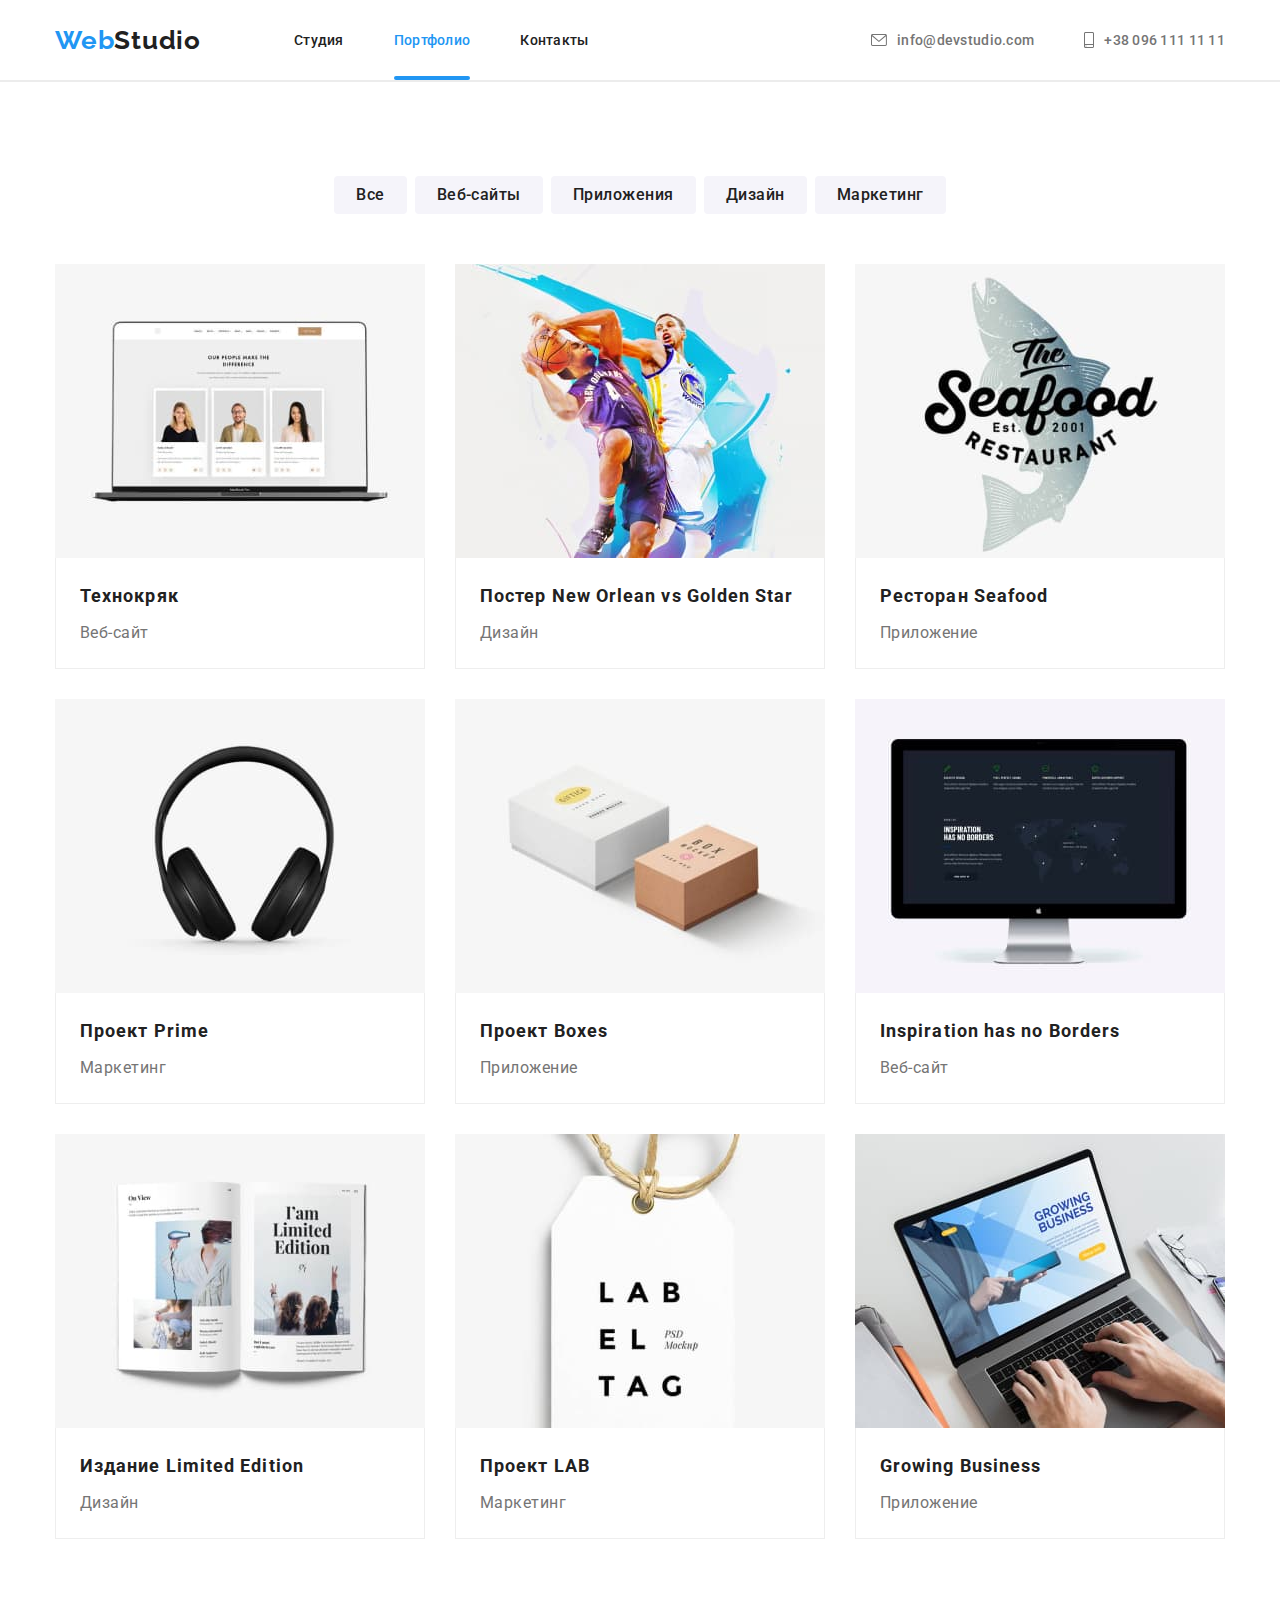
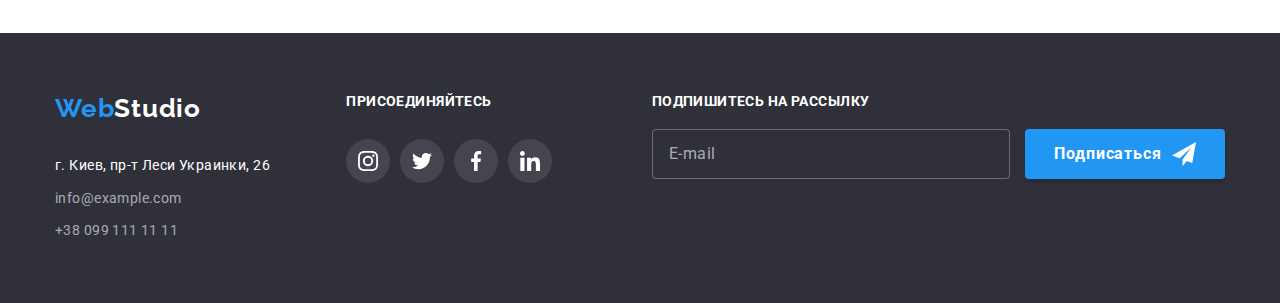
==== portfolio.html @ be65c958 "клонирует фаилы с предыдущей домашки" ====
<!DOCTYPE html>
<html lang="ru">
  <head>
    <meta charset="UTF-8" />
    <meta name="viewport" content="width=device-width, initial-scale=1.0" />
    <link
      href="https://fonts.googleapis.com/css2?family=Raleway:wght@700&family=Roboto:wght@400;500;700;900&display=swap"
      rel="stylesheet"
    />
    <link rel="stylesheet" href="./css/portfolio.min.css" />
    <title>Portfolio</title>
  </head>

  <body>
    <!-- Header -->
    <header class="header-portfolio">
      <div class="navigation">
        <div class="main-nav">
          <a lang="en" href="./index.html" class="logo"
            ><span class="logo-accent">Web</span>Studio</a
          >
          <nav>
            <ul class="top-menu">
              <li class="item">
                <a href="./index.html" class="top-menu--link">Студия</a>
              </li>
              <li class="item">
                <a href="./portfolio.html" class="top-menu--link current"
                  >Портфолио</a
                >
              </li>
              <li class="item">
                <a href="" class="top-menu--link">Контакты</a>
              </li>
            </ul>
          </nav>
        </div>

        <address class="address">
          <ul class="top-address">
            <li class="item">
              <a href="mailto:info@devstudio.com" class="top-address--link"
                ><svg class="mail-svg" width="16" height="12">
                  <use href="./image/sprite.svg#icon-envelope-hover"></use>
                </svg>
                info@devstudio.com</a
              >
            </li>
            <li class="item">
              <a href="tel:+380961111111" class="top-address--link"
                ><svg class="phone-svg" width="10" height="16">
                  <use href="./image/sprite.svg#icon-smartphone"></use>
                </svg>
                +38 096 111 11 11</a
              >
            </li>
          </ul>
        </address>
      </div>
    </header>

    <!-- Main -->

    <main>
      <section class="portfolio">
        <div class="portfolio-container">
          <!-- Фильтр -->

          <ul class="filter">
            <li class="item"><a href="" class="filter-link">Все</a></li>
            <li class="item">
              <a href="" class="filter-link">Веб-сайты</a>
            </li>
            <li class="item">
              <a href="" class="filter-link">Приложения</a>
            </li>
            <li class="item"><a href="" class="filter-link">Дизайн</a></li>
            <li class="item">
              <a href="" class="filter-link">Маркетинг</a>
            </li>
          </ul>

          <!-- Карточки -->

          <ul class="cards">
            <li class="item">
              <a href="" class="cards-link">
                <div class="cards-block">
                  <img
                    src="./image/sait.jpg"
                    alt="Веб-сайт компании"
                    width="370"
                    height="294"
                    class="card-foto"
                  />
                  <p class="card-desc--text">
                    Технокряк это современная площадка распространения
                    коронавируса. Компании используют эту платформу для
                    цифрового шпионажа и атак на защищённые сервера конкурентов.
                  </p>
                </div>

                <div class="card-desc">
                  <h2 class="name-card">Технокряк</h2>
                  <p class="text-card">Веб-сайт</p>
                </div>
              </a>
            </li>
            <li class="item">
              <a href="" class="cards-link">
                <div class="cards-block">
                  <img
                    src="./image/basketball.jpg"
                    alt="Дизайн постера"
                    width="370"
                    height="294"
                    class="card-foto"
                  />
                  <p class="card-desc--text">
                    Технокряк это современная площадка распространения
                    коронавируса. Компании используют эту платформу для
                    цифрового шпионажа и атак на защищённые сервера конкурентов.
                  </p>
                </div>

                <div class="card-desc">
                  <h2 class="name-card">Постер New Orlean vs Golden Star</h2>
                  <p class="text-card">Дизайн</p>
                </div>
              </a>
            </li>
            <li class="item">
              <a href="" class="cards-link">
                <div class="cards-block">
                  <img
                    src="./image/restaurant.jpg"
                    alt="Приложение для ресторана"
                    width="370"
                    height="294"
                    class="card-foto"
                  />
                  <p class="card-desc--text">
                    Технокряк это современная площадка распространения
                    коронавируса. Компании используют эту платформу для
                    цифрового шпионажа и атак на защищённые сервера конкурентов.
                  </p>
                </div>

                <div class="card-desc">
                  <h2 class="name-card">Ресторан Seafood</h2>
                  <p class="text-card">Приложение</p>
                </div>
              </a>
            </li>
            <li class="item">
              <a href="" class="cards-link">
                <div class="cards-block">
                  <img
                    src="./image/naushniki.jpg"
                    alt="Наушники"
                    width="370"
                    height="294"
                    class="card-foto"
                  />
                  <p class="card-desc--text">
                    Технокряк это современная площадка распространения
                    коронавируса. Компании используют эту платформу для
                    цифрового шпионажа и атак на защищённые сервера конкурентов.
                  </p>
                </div>

                <div class="card-desc">
                  <h2 class="name-card">Проект Prime</h2>
                  <p class="text-card">Маркетинг</p>
                </div>
              </a>
            </li>
            <li class="item">
              <a href="" class="cards-link">
                <div class="cards-block">
                  <img
                    src="./image/boxes.jpg"
                    alt="Две коробки"
                    width="370"
                    height="294"
                    class="card-foto"
                  />
                  <p class="card-desc--text">
                    Технокряк это современная площадка распространения
                    коронавируса. Компании используют эту платформу для
                    цифрового шпионажа и атак на защищённые сервера конкурентов.
                  </p>
                </div>

                <div class="card-desc">
                  <h2 class="name-card">Проект Boxes</h2>
                  <p class="text-card">Приложение</p>
                </div>
              </a>
            </li>
            <li class="item">
              <a href="" class="cards-link">
                <div class="cards-block">
                  <img
                    src="./image/karta.jpg"
                    alt="Веб-сайт"
                    width="370"
                    height="294"
                    class="card-foto"
                  />
                  <p class="card-desc--text">
                    Технокряк это современная площадка распространения
                    коронавируса. Компании используют эту платформу для
                    цифрового шпионажа и атак на защищённые сервера конкурентов.
                  </p>
                </div>

                <div class="card-desc">
                  <h2 class="name-card">Inspiration has no Borders</h2>
                  <p class="text-card">Веб-сайт</p>
                </div>
              </a>
            </li>
            <li class="item">
              <a href="" class="cards-link">
                <div class="cards-block">
                  <img
                    src="./image/izdanie.jpg"
                    alt="Дизайн для издания"
                    width="370"
                    height="294"
                    class="card-foto"
                  />
                  <p class="card-desc--text">
                    Технокряк это современная площадка распространения
                    коронавируса. Компании используют эту платформу для
                    цифрового шпионажа и атак на защищённые сервера конкурентов.
                  </p>
                </div>

                <div class="card-desc">
                  <h2 class="name-card">Издание Limited Edition</h2>
                  <p class="text-card">Дизайн</p>
                </div>
              </a>
            </li>
            <li class="item">
              <a href="" class="cards-link">
                <div class="cards-block">
                  <img
                    src="./image/lab.jpg"
                    alt="Проект LAB"
                    width="370"
                    height="294"
                    class="card-foto"
                  />
                  <p class="card-desc--text">
                    Технокряк это современная площадка распространения
                    коронавируса. Компании используют эту платформу для
                    цифрового шпионажа и атак на защищённые сервера конкурентов.
                  </p>
                </div>

                <div class="card-desc">
                  <h2 class="name-card">Проект LAB</h2>
                  <p class="text-card">Маркетинг</p>
                </div>
              </a>
            </li>
            <li class="item">
              <a href="" class="cards-link">
                <div class="cards-block">
                  <img
                    src="./image/noutbook.jpg"
                    alt="Ноутбук"
                    width="370"
                    height="294"
                    class="card-foto"
                  />
                  <p class="card-desc--text">
                    Технокряк это современная площадка распространения
                    коронавируса. Компании используют эту платформу для
                    цифрового шпионажа и атак на защищённые сервера конкурентов.
                  </p>
                </div>

                <div class="card-desc">
                  <h2 class="name-card">Growing Business</h2>
                  <p class="text-card">Приложение</p>
                </div>
              </a>
            </li>
          </ul>
        </div>
      </section>
    </main>

    <!-- Footer -->

    <footer class="footer">
      <div class="footer-container">
        <div class="address">
          <a lang="en" href="./index.html" class="logo"
            ><span class="logo-accent">Web</span>Studio</a
          >
          <address>
            <ul class="footer-address">
              <li class="item">
                <a
                  href="https://goo.gl/maps/jd2Q6fffBSF1kD2X9"
                  class="footer-address__link"
                  target="_blank"
                  >г. Киев, пр-т Леси Украинки, 26</a
                >
              </li>
              <li class="item">
                <a href="mailto:info@example.com" class="footer-address__link"
                  >info@example.com</a
                >
              </li>
              <li class="item">
                <a href="tel:+380991111111" class="footer-address__link"
                  >+38 099 111 11 11</a
                >
              </li>
            </ul>
          </address>
        </div>

        <!-- Блок присоединяйтесь -->

        <div class="join">
          <b class="join-title">присоединяйтесь</b>
          <ul class="social">
            <li class="social-item">
              <a class="social-link" href="">
                <svg class="social-svg" width="20" height="20">
                  <use href="./image/sprite.svg#icon-instagram"></use>
                </svg>
              </a>
            </li>
            <li class="social-item">
              <a class="social-link" href="">
                <svg class="social-svg" width="20" height="20">
                  <use href="./image/sprite.svg#icon-twitter"></use>
                </svg>
              </a>
            </li>
            <li class="social-item">
              <a class="social-link" href="">
                <svg class="social-svg" width="20" height="20">
                  <use href="./image/sprite.svg#icon-facebook"></use>
                </svg>
              </a>
            </li>
            <li class="social-item">
              <a class="social-link" href="">
                <svg class="social-svg" width="20" height="20">
                  <use href="./image/sprite.svg#icon-linkedin"></use>
                </svg>
              </a>
            </li>
          </ul>
        </div>
        <!-- Подпишитесь на рассылку -->

        <div class="subscribe">
          <p class="subscribe--title">Подпишитесь на рассылку</p>
          <form>
            <label class="subscribe--label">
              <input
                type="email"
                name="mail"
                class="user-email"
                placeholder="E-mail"
              />
            </label>
            <button type="submit" class="button">
              <span class="subscribe--button__text">Подписаться</span>
              <svg width="24" height="24">
                <use href="./image/sprite.svg#icon-send"></use>
              </svg>
            </button>
          </form>
        </div>
      </div>
    </footer>
  </body>
</html>
---- css/portfolio.min.css ----
/*! modern-normalize v1.0.0 | MIT License | https://github.com/sindresorhus/modern-normalize */*,*::before,*::after{box-sizing:border-box}:root{tab-size:4}html{line-height:1.15;-webkit-text-size-adjust:100%}body{margin:0}body{font-family:system-ui,-apple-system,"Segoe UI",Roboto,Helvetica,Arial,sans-serif,"Apple Color Emoji","Segoe UI Emoji"}hr{height:0;color:inherit}abbr[title]{text-decoration:underline dotted}b,strong{font-weight:bolder}code,kbd,samp,pre{font-family:ui-monospace, SFMono-Regular, Consolas, 'Liberation Mono', Menlo, monospace;font-size:1em}small{font-size:80%}sub,sup{font-size:75%;line-height:0;position:relative;vertical-align:baseline}sub{bottom:-0.25em}sup{top:-0.5em}table{text-indent:0;border-color:inherit}button,input,optgroup,select,textarea{font-family:inherit;font-size:100%;line-height:1.15;margin:0}button,select{text-transform:none}button,[type='button'],[type='reset'],[type='submit']{-webkit-appearance:button}::-moz-focus-inner{border-style:none;padding:0}:-moz-focusring{outline:1px dotted ButtonText}:-moz-ui-invalid{box-shadow:none}legend{padding:0}progress{vertical-align:baseline}::-webkit-inner-spin-button,::-webkit-outer-spin-button{height:auto}[type='search']{-webkit-appearance:textfield;outline-offset:-2px}::-webkit-search-decoration{-webkit-appearance:none}::-webkit-file-upload-button{-webkit-appearance:button;font:inherit}summary{display:list-item}.top-menu,.top-address,.main-nav,.filter,.cards,.footer-address,.social{list-style:none;padding:0;margin:0}.logo,.top-menu--link,.top-address--link,.filter-link,.cards-link,.footer-address__link,.social-link{display:block;text-decoration:none;font-style:normal}.navigation,.portfolio-container,.footer-container{margin-left:auto;margin-right:auto;padding-left:15px;padding-right:15px;width:1200px}body{font-family:Roboto, sans-serif;font-style:normal;font-weight:400;font-size:14px;line-height:1.16;letter-spacing:0.02em;color:#757575}.button{padding-top:10px;padding-bottom:10px;font-weight:700;font-size:16px;line-height:1.87;letter-spacing:0.06em;width:200px;height:50px;background-color:#2196f3;color:#fff;box-shadow:0px 4px 4px rgba(0,0,0,0.15);border-radius:4px;border:0}.title{margin-top:0;margin-bottom:50px;font-weight:700;font-size:36px;line-height:1.16;letter-spacing:0.03em;text-align:center;color:#212121}.visually-hidden{position:absolute !important;clip:rect(1px 1px 1px 1px);clip:rect(1px, 1px, 1px, 1px);padding:0 !important;border:0 !important;height:1px !important;width:1px !important;overflow:hidden}img{display:block}button{cursor:pointer}.logo{margin-right:93px;font-family:Raleway, sans-serif;font-size:26px;font-weight:700;line-height:1.19;letter-spacing:0.03em;color:#212121}.logo-accent{color:#2196f3}.footer .logo{margin-right:0;margin-bottom:30px;color:#fff}.top-menu{display:flex}.top-menu .item{position:relative}.top-menu .item:not(:last-child){margin-right:50px}.top-menu--link{display:flex;align-items:center;height:80px;font-weight:500;color:#212121;transition:color 250ms cubic-bezier(0.4, 0, 0.2, 1)}.top-menu--link:hover,.top-menu--link:focus{color:#2196f3}.top-menu--link.current::after{position:absolute;left:0;bottom:0;content:'';width:100%;height:4px;border-radius:2px;background-color:#2196f3}.current{color:#2196f3}.header-portfolio{border-bottom:2px solid #ececec}.top-address{display:flex}.top-address .item{display:flex;align-items:center}.top-address .item:not(:last-child){margin-right:50px}.top-address--link{display:flex;align-items:center;font-weight:500;color:#757575;transition:color 250ms cubic-bezier(0.4, 0, 0.2, 1)}.top-address--link:hover,.top-address--link:focus{color:#2196f3}.top-address--link:hover .mail-svg,.top-address--link:focus .mail-svg{fill:#2196f3}.top-address--link:hover .phone-svg,.top-address--link:focus .phone-svg{fill:#2196f3}.mail-svg{margin-right:10px;fill:#757575;transition:fill 250ms cubic-bezier(0.4, 0, 0.2, 1)}.phone-svg{margin-right:10px;fill:#757575;transition:fill 250ms cubic-bezier(0.4, 0, 0.2, 1)}.navigation{display:flex;align-items:center;height:80px}.main-nav{display:flex;align-items:center}.address{margin-left:auto}.filter{display:flex;justify-content:center;margin-bottom:50px}.filter .item:not(:last-child){margin-right:8px}.filter-link{display:block;padding:6px 22px;background:#f5f4fa;border-radius:4px;font-weight:500;font-size:16px;line-height:1.62;text-align:center;letter-spacing:0.03em;color:#212121;transition:color 250ms cubic-bezier(0.4, 0, 0.2, 1),background-color 250ms cubic-bezier(0.4, 0, 0.2, 1),box-shadow 250ms cubic-bezier(0.4, 0, 0.2, 1)}.filter-link:hover,.filter-link:focus{color:#fff;background-color:#2196f3;box-shadow:0px 3px 1px rgba(0,0,0,0.1),0px 1px 2px rgba(0,0,0,0.08),0px 2px 2px rgba(0,0,0,0.12)}.portfolio{padding-top:94px;padding-bottom:94px}.cards{display:flex;flex-wrap:wrap;margin:-15px}.cards .item{margin:15px;width:370px}.cards .item:hover .card-desc--text{transform:translateY(0)}.cards-block{position:relative;overflow:hidden}.cards-link{transition:box-shadow 250ms cubic-bezier(0.4, 0, 0.2, 1)}.cards-link:hover,.cards-link:focus{box-shadow:0px 1px 1px rgba(0,0,0,0.12),0px 4px 4px rgba(0,0,0,0.06),1px 4px 6px rgba(0,0,0,0.16)}.name-card{margin-top:0;margin-bottom:4px;font-weight:700;font-size:18px;line-height:2;letter-spacing:0.06em;color:#212121}.text-card{margin-top:0;margin-bottom:0;font-size:16px;line-height:1.87;letter-spacing:0.03em;color:#757575}.card-desc{padding:20px 24px;border-left:1px solid #eee;border-right:1px solid #eee;border-bottom:1px solid #eee}.card-desc--text{display:flex;align-items:center;justify-content:center;margin-top:0;margin-bottom:0;padding-right:24px;padding-left:24px;width:100%;height:100%;position:absolute;left:0;top:0;font-size:18px;line-height:1.56;letter-spacing:0.03em;color:#fff;background-color:rgba(33,150,243,0.9);transform:translateY(100%);transition:transform 250ms cubic-bezier(0.4, 0, 0.2, 1)}.footer{padding-top:60px;padding-bottom:60px;background-color:#2f303a}.footer-container{display:flex;justify-content:space-between}.footer .address{margin-right:70px;margin-left:0}.footer-address{font-size:14px;line-height:1.71;letter-spacing:0.03em}.footer-address .contact-address{color:#fff}.footer-address .item:not(:last-child){margin-bottom:9px}.footer-address .item:first-child .footer-address__link{color:#fff}.footer-address__link{color:rgba(255,255,255,0.6)}.social{display:flex;justify-content:center}.social-item:not(:last-child){margin-right:10px}.social-svg{fill:#afb1b8;transition:fill 250ms cubic-bezier(0.4, 0, 0.2, 1)}.social-link{display:flex;justify-content:center;align-items:center;width:44px;height:44px;border-radius:50%;transition:background-color 250ms cubic-bezier(0.4, 0, 0.2, 1)}.social-link:hover,.social-link:focus{background-color:#2196f3}.social-link:hover .social-svg,.social-link:focus .social-svg{fill:#fff}.subscribe--title{margin-top:0;margin-bottom:20px;font-weight:700;letter-spacing:0.03em;text-transform:uppercase;color:#fff}.user-email{padding-left:16px;width:358px;height:50px;border:1px solid rgba(255,255,255,0.3);box-sizing:border-box;border-radius:4px;background-color:transparent;color:#fff}.user-email::placeholder{font-size:16px;line-height:1.25;letter-spacing:0.03em;color:rgba(255,255,255,0.6)}.user-email:focus{outline:none}.subscribe--label{position:relative;margin-right:12px}.subscribe--button__text{margin-right:10px;font-weight:700;font-size:16px;line-height:1.87;letter-spacing:0.06em;color:#fff}.subscribe .button{display:inline-flex;align-items:center;justify-content:center}.join{margin-right:93px}.join-title{display:inline-block;margin-bottom:30px;font-weight:700;letter-spacing:0.03em;text-transform:uppercase;color:#fff}.join .social-link{background:rgba(255,255,255,0.1);transition:background-color 250ms cubic-bezier(0.4, 0, 0.2, 1)}.join .social-svg{fill:#fff}.join .social-link:hover,.join .social-link:focus{background-color:#2196f3}
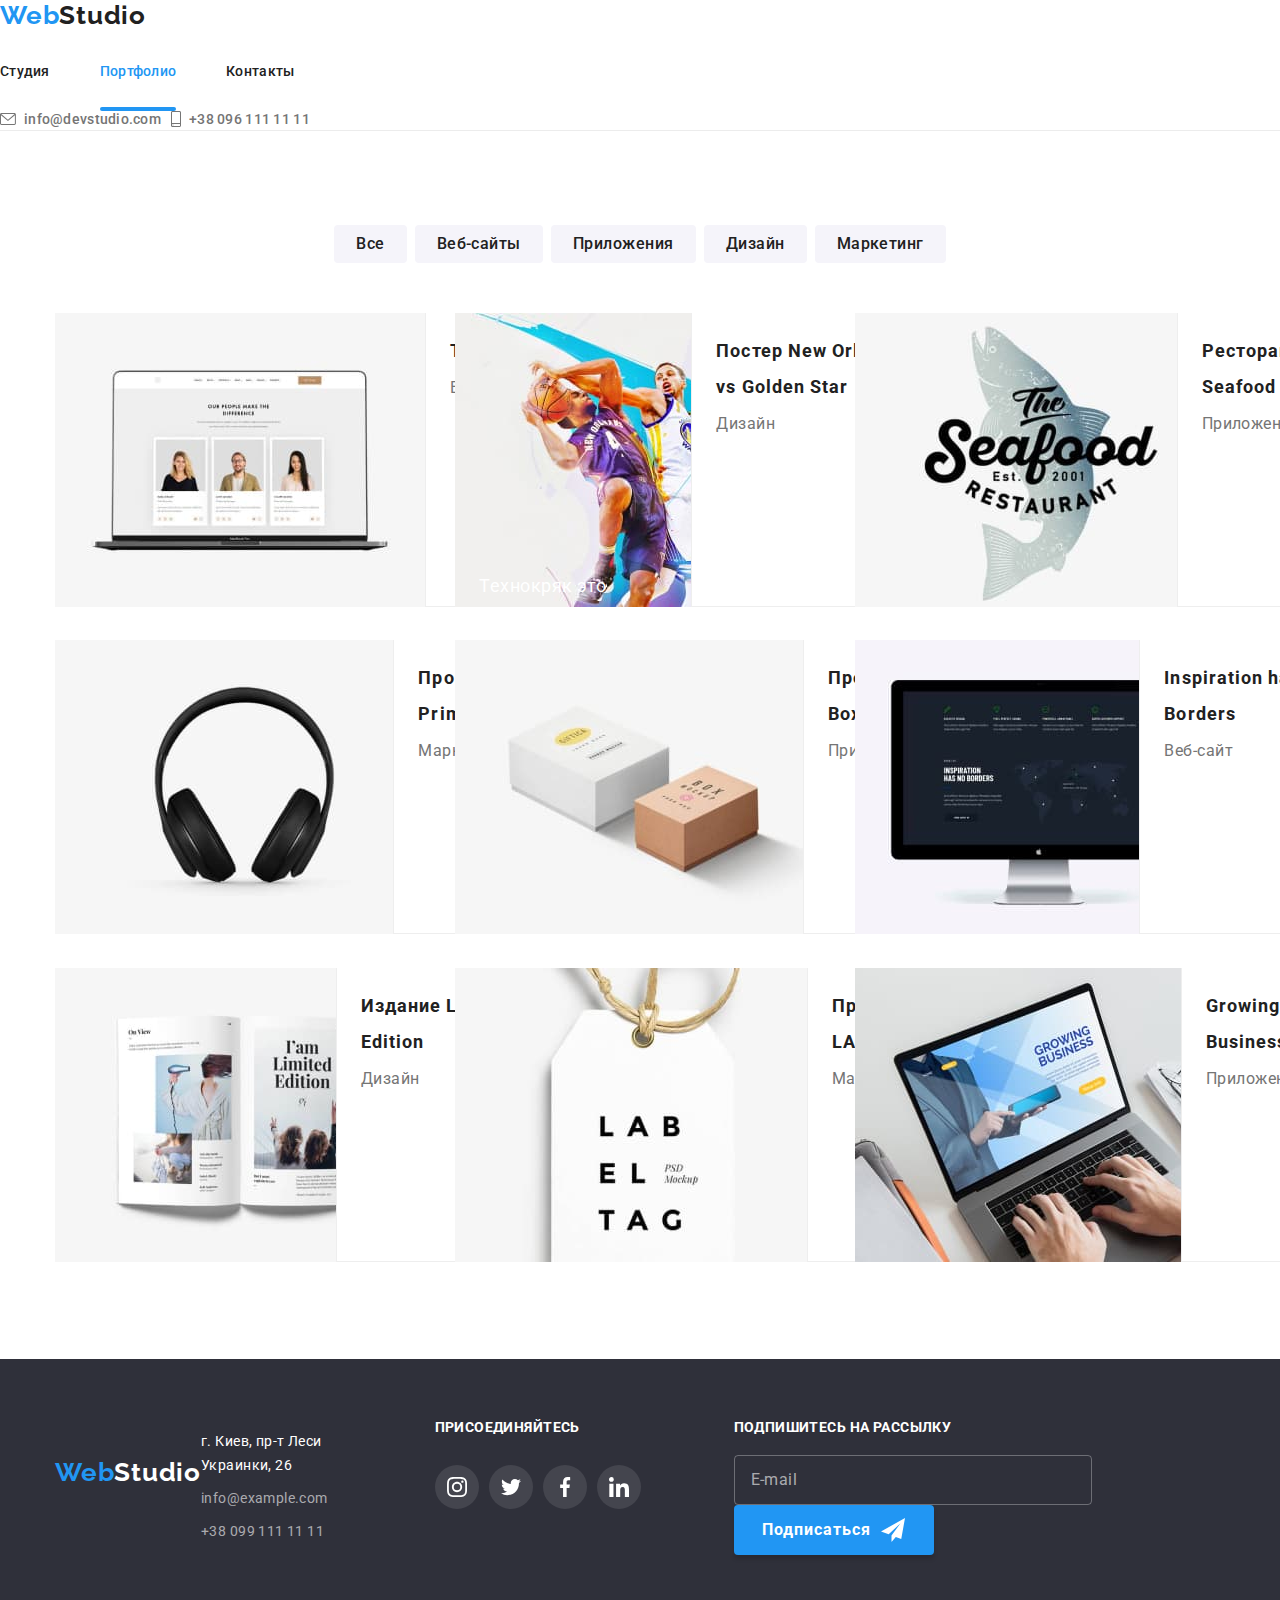
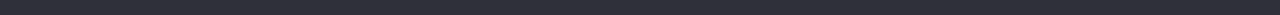
==== commit 248116b4: "делает header адаптивным" ====
--- a/portfolio.html
+++ b/portfolio.html
@@ -13,50 +13,48 @@
 
   <body>
     <!-- Header -->
-    <header class="header-portfolio">
-      <div class="navigation">
-        <div class="main-nav">
-          <a lang="en" href="./index.html" class="logo"
-            ><span class="logo-accent">Web</span>Studio</a
-          >
-          <nav>
-            <ul class="top-menu">
-              <li class="item">
-                <a href="./index.html" class="top-menu--link">Студия</a>
-              </li>
-              <li class="item">
-                <a href="./portfolio.html" class="top-menu--link current"
-                  >Портфолио</a
-                >
-              </li>
-              <li class="item">
-                <a href="" class="top-menu--link">Контакты</a>
-              </li>
-            </ul>
-          </nav>
-        </div>
-
-        <address class="address">
-          <ul class="top-address">
-            <li class="item">
-              <a href="mailto:info@devstudio.com" class="top-address--link"
-                ><svg class="mail-svg" width="16" height="12">
-                  <use href="./image/sprite.svg#icon-envelope-hover"></use>
-                </svg>
-                info@devstudio.com</a
+    <header class="page-header">
+      <div class="main-nav">
+        <a lang="en" href="./index.html" class="logo"
+          ><span class="logo-accent">Web</span>Studio</a
+        >
+        <nav>
+          <ul class="top-menu">
+            <li class="item">
+              <a href="./index.html" class="top-menu--link">Студия</a>
+            </li>
+            <li class="item">
+              <a href="./portfolio.html" class="top-menu--link current"
+                >Портфолио</a
               >
             </li>
             <li class="item">
-              <a href="tel:+380961111111" class="top-address--link"
-                ><svg class="phone-svg" width="10" height="16">
-                  <use href="./image/sprite.svg#icon-smartphone"></use>
-                </svg>
-                +38 096 111 11 11</a
-              >
+              <a href="" class="top-menu--link">Контакты</a>
             </li>
           </ul>
-        </address>
+        </nav>
       </div>
+
+      <address class="address">
+        <ul class="top-address">
+          <li class="item">
+            <a href="mailto:info@devstudio.com" class="top-address--link"
+              ><svg class="mail-svg" width="16" height="12">
+                <use href="./image/sprite.svg#icon-envelope-hover"></use>
+              </svg>
+              info@devstudio.com</a
+            >
+          </li>
+          <li class="item">
+            <a href="tel:+380961111111" class="top-address--link"
+              ><svg class="phone-svg" width="10" height="16">
+                <use href="./image/sprite.svg#icon-smartphone"></use>
+              </svg>
+              +38 096 111 11 11</a
+            >
+          </li>
+        </ul>
+      </address>
     </header>
 
     <!-- Main -->
--- a/css/portfolio.min.css
+++ b/css/portfolio.min.css
@@ -1 +1 @@
-/*! modern-normalize v1.0.0 | MIT License | https://github.com/sindresorhus/modern-normalize */*,*::before,*::after{box-sizing:border-box}:root{tab-size:4}html{line-height:1.15;-webkit-text-size-adjust:100%}body{margin:0}body{font-family:system-ui,-apple-system,"Segoe UI",Roboto,Helvetica,Arial,sans-serif,"Apple Color Emoji","Segoe UI Emoji"}hr{height:0;color:inherit}abbr[title]{text-decoration:underline dotted}b,strong{font-weight:bolder}code,kbd,samp,pre{font-family:ui-monospace, SFMono-Regular, Consolas, 'Liberation Mono', Menlo, monospace;font-size:1em}small{font-size:80%}sub,sup{font-size:75%;line-height:0;position:relative;vertical-align:baseline}sub{bottom:-0.25em}sup{top:-0.5em}table{text-indent:0;border-color:inherit}button,input,optgroup,select,textarea{font-family:inherit;font-size:100%;line-height:1.15;margin:0}button,select{text-transform:none}button,[type='button'],[type='reset'],[type='submit']{-webkit-appearance:button}::-moz-focus-inner{border-style:none;padding:0}:-moz-focusring{outline:1px dotted ButtonText}:-moz-ui-invalid{box-shadow:none}legend{padding:0}progress{vertical-align:baseline}::-webkit-inner-spin-button,::-webkit-outer-spin-button{height:auto}[type='search']{-webkit-appearance:textfield;outline-offset:-2px}::-webkit-search-decoration{-webkit-appearance:none}::-webkit-file-upload-button{-webkit-appearance:button;font:inherit}summary{display:list-item}.top-menu,.top-address,.main-nav,.filter,.cards,.footer-address,.social{list-style:none;padding:0;margin:0}.logo,.top-menu--link,.top-address--link,.filter-link,.cards-link,.footer-address__link,.social-link{display:block;text-decoration:none;font-style:normal}.navigation,.portfolio-container,.footer-container{margin-left:auto;margin-right:auto;padding-left:15px;padding-right:15px;width:1200px}body{font-family:Roboto, sans-serif;font-style:normal;font-weight:400;font-size:14px;line-height:1.16;letter-spacing:0.02em;color:#757575}.button{padding-top:10px;padding-bottom:10px;font-weight:700;font-size:16px;line-height:1.87;letter-spacing:0.06em;width:200px;height:50px;background-color:#2196f3;color:#fff;box-shadow:0px 4px 4px rgba(0,0,0,0.15);border-radius:4px;border:0}.title{margin-top:0;margin-bottom:50px;font-weight:700;font-size:36px;line-height:1.16;letter-spacing:0.03em;text-align:center;color:#212121}.visually-hidden{position:absolute !important;clip:rect(1px 1px 1px 1px);clip:rect(1px, 1px, 1px, 1px);padding:0 !important;border:0 !important;height:1px !important;width:1px !important;overflow:hidden}img{display:block}button{cursor:pointer}.logo{margin-right:93px;font-family:Raleway, sans-serif;font-size:26px;font-weight:700;line-height:1.19;letter-spacing:0.03em;color:#212121}.logo-accent{color:#2196f3}.footer .logo{margin-right:0;margin-bottom:30px;color:#fff}.top-menu{display:flex}.top-menu .item{position:relative}.top-menu .item:not(:last-child){margin-right:50px}.top-menu--link{display:flex;align-items:center;height:80px;font-weight:500;color:#212121;transition:color 250ms cubic-bezier(0.4, 0, 0.2, 1)}.top-menu--link:hover,.top-menu--link:focus{color:#2196f3}.top-menu--link.current::after{position:absolute;left:0;bottom:0;content:'';width:100%;height:4px;border-radius:2px;background-color:#2196f3}.current{color:#2196f3}.header-portfolio{border-bottom:2px solid #ececec}.top-address{display:flex}.top-address .item{display:flex;align-items:center}.top-address .item:not(:last-child){margin-right:50px}.top-address--link{display:flex;align-items:center;font-weight:500;color:#757575;transition:color 250ms cubic-bezier(0.4, 0, 0.2, 1)}.top-address--link:hover,.top-address--link:focus{color:#2196f3}.top-address--link:hover .mail-svg,.top-address--link:focus .mail-svg{fill:#2196f3}.top-address--link:hover .phone-svg,.top-address--link:focus .phone-svg{fill:#2196f3}.mail-svg{margin-right:10px;fill:#757575;transition:fill 250ms cubic-bezier(0.4, 0, 0.2, 1)}.phone-svg{margin-right:10px;fill:#757575;transition:fill 250ms cubic-bezier(0.4, 0, 0.2, 1)}.navigation{display:flex;align-items:center;height:80px}.main-nav{display:flex;align-items:center}.address{margin-left:auto}.filter{display:flex;justify-content:center;margin-bottom:50px}.filter .item:not(:last-child){margin-right:8px}.filter-link{display:block;padding:6px 22px;background:#f5f4fa;border-radius:4px;font-weight:500;font-size:16px;line-height:1.62;text-align:center;letter-spacing:0.03em;color:#212121;transition:color 250ms cubic-bezier(0.4, 0, 0.2, 1),background-color 250ms cubic-bezier(0.4, 0, 0.2, 1),box-shadow 250ms cubic-bezier(0.4, 0, 0.2, 1)}.filter-link:hover,.filter-link:focus{color:#fff;background-color:#2196f3;box-shadow:0px 3px 1px rgba(0,0,0,0.1),0px 1px 2px rgba(0,0,0,0.08),0px 2px 2px rgba(0,0,0,0.12)}.portfolio{padding-top:94px;padding-bottom:94px}.cards{display:flex;flex-wrap:wrap;margin:-15px}.cards .item{margin:15px;width:370px}.cards .item:hover .card-desc--text{transform:translateY(0)}.cards-block{position:relative;overflow:hidden}.cards-link{transition:box-shadow 250ms cubic-bezier(0.4, 0, 0.2, 1)}.cards-link:hover,.cards-link:focus{box-shadow:0px 1px 1px rgba(0,0,0,0.12),0px 4px 4px rgba(0,0,0,0.06),1px 4px 6px rgba(0,0,0,0.16)}.name-card{margin-top:0;margin-bottom:4px;font-weight:700;font-size:18px;line-height:2;letter-spacing:0.06em;color:#212121}.text-card{margin-top:0;margin-bottom:0;font-size:16px;line-height:1.87;letter-spacing:0.03em;color:#757575}.card-desc{padding:20px 24px;border-left:1px solid #eee;border-right:1px solid #eee;border-bottom:1px solid #eee}.card-desc--text{display:flex;align-items:center;justify-content:center;margin-top:0;margin-bottom:0;padding-right:24px;padding-left:24px;width:100%;height:100%;position:absolute;left:0;top:0;font-size:18px;line-height:1.56;letter-spacing:0.03em;color:#fff;background-color:rgba(33,150,243,0.9);transform:translateY(100%);transition:transform 250ms cubic-bezier(0.4, 0, 0.2, 1)}.footer{padding-top:60px;padding-bottom:60px;background-color:#2f303a}.footer-container{display:flex;justify-content:space-between}.footer .address{margin-right:70px;margin-left:0}.footer-address{font-size:14px;line-height:1.71;letter-spacing:0.03em}.footer-address .contact-address{color:#fff}.footer-address .item:not(:last-child){margin-bottom:9px}.footer-address .item:first-child .footer-address__link{color:#fff}.footer-address__link{color:rgba(255,255,255,0.6)}.social{display:flex;justify-content:center}.social-item:not(:last-child){margin-right:10px}.social-svg{fill:#afb1b8;transition:fill 250ms cubic-bezier(0.4, 0, 0.2, 1)}.social-link{display:flex;justify-content:center;align-items:center;width:44px;height:44px;border-radius:50%;transition:background-color 250ms cubic-bezier(0.4, 0, 0.2, 1)}.social-link:hover,.social-link:focus{background-color:#2196f3}.social-link:hover .social-svg,.social-link:focus .social-svg{fill:#fff}.subscribe--title{margin-top:0;margin-bottom:20px;font-weight:700;letter-spacing:0.03em;text-transform:uppercase;color:#fff}.user-email{padding-left:16px;width:358px;height:50px;border:1px solid rgba(255,255,255,0.3);box-sizing:border-box;border-radius:4px;background-color:transparent;color:#fff}.user-email::placeholder{font-size:16px;line-height:1.25;letter-spacing:0.03em;color:rgba(255,255,255,0.6)}.user-email:focus{outline:none}.subscribe--label{position:relative;margin-right:12px}.subscribe--button__text{margin-right:10px;font-weight:700;font-size:16px;line-height:1.87;letter-spacing:0.06em;color:#fff}.subscribe .button{display:inline-flex;align-items:center;justify-content:center}.join{margin-right:93px}.join-title{display:inline-block;margin-bottom:30px;font-weight:700;letter-spacing:0.03em;text-transform:uppercase;color:#fff}.join .social-link{background:rgba(255,255,255,0.1);transition:background-color 250ms cubic-bezier(0.4, 0, 0.2, 1)}.join .social-svg{fill:#fff}.join .social-link:hover,.join .social-link:focus{background-color:#2196f3}
+/*! modern-normalize v1.0.0 | MIT License | https://github.com/sindresorhus/modern-normalize */*,*::before,*::after{box-sizing:border-box}:root{tab-size:4}html{line-height:1.15;-webkit-text-size-adjust:100%}body{margin:0}body{font-family:system-ui,-apple-system,"Segoe UI",Roboto,Helvetica,Arial,sans-serif,"Apple Color Emoji","Segoe UI Emoji"}hr{height:0;color:inherit}abbr[title]{text-decoration:underline dotted}b,strong{font-weight:bolder}code,kbd,samp,pre{font-family:ui-monospace, SFMono-Regular, Consolas, 'Liberation Mono', Menlo, monospace;font-size:1em}small{font-size:80%}sub,sup{font-size:75%;line-height:0;position:relative;vertical-align:baseline}sub{bottom:-0.25em}sup{top:-0.5em}table{text-indent:0;border-color:inherit}button,input,optgroup,select,textarea{font-family:inherit;font-size:100%;line-height:1.15;margin:0}button,select{text-transform:none}button,[type='button'],[type='reset'],[type='submit']{-webkit-appearance:button}::-moz-focus-inner{border-style:none;padding:0}:-moz-focusring{outline:1px dotted ButtonText}:-moz-ui-invalid{box-shadow:none}legend{padding:0}progress{vertical-align:baseline}::-webkit-inner-spin-button,::-webkit-outer-spin-button{height:auto}[type='search']{-webkit-appearance:textfield;outline-offset:-2px}::-webkit-search-decoration{-webkit-appearance:none}::-webkit-file-upload-button{-webkit-appearance:button;font:inherit}summary{display:list-item}.top-menu,.top-address,.filter,.cards,.footer-address,.social{list-style:none;padding:0;margin:0}.logo,.top-menu--link,.top-address--link,.filter-link,.cards-link,.footer-address__link,.social-link{display:inline-flex;text-decoration:none;font-style:normal}.portfolio-container,.footer-container{margin-left:auto;margin-right:auto;padding-left:15px;padding-right:15px;width:1200px}body{font-family:Roboto, sans-serif;font-style:normal;font-weight:400;font-size:14px;line-height:1.16;letter-spacing:0.02em;color:#757575}.button{padding-top:10px;padding-bottom:10px;font-weight:700;font-size:16px;line-height:1.87;letter-spacing:0.06em;width:200px;height:50px;background-color:#2196f3;color:#fff;box-shadow:0px 4px 4px rgba(0,0,0,0.15);border-radius:4px;border:0}.title{margin-top:0;margin-bottom:50px;font-weight:700;font-size:36px;line-height:1.16;letter-spacing:0.03em;text-align:center;color:#212121}.visually-hidden{position:absolute !important;clip:rect(1px 1px 1px 1px);clip:rect(1px, 1px, 1px, 1px);padding:0 !important;border:0 !important;height:1px !important;width:1px !important;overflow:hidden}img{display:block}button{cursor:pointer}.logo{font-family:Raleway, sans-serif;font-size:24px;font-weight:700;line-height:1.16;letter-spacing:0.03em;color:#212121}@media screen and (min-width: 768px){.logo{margin-right:88px}}@media screen and (min-width: 1200px){.logo{margin-right:93px}}.logo-accent{color:#2196f3}@media screen and (min-width: 1200px){.logo{margin-right:93px;font-size:26px;line-height:1.19}}.footer .logo{margin-right:0;margin-bottom:30px;color:#fff}.menu-button{display:inline-flex;margin:0;margin-left:auto;padding:0;border:none;background-color:transparent}@media screen and (min-width: 768px){.menu-button{display:none}}@media screen and (max-width: 767px){.menu-button.is-open .icon-close,.menu-button.is-open ~ .navigation-links{display:block}}.menu-button.is-open .icon-menu{display:none}.menu-button:hover .mobile-menu-icon,.menu-button:focus .mobile-menu-icon{fill:#2196f3}.icon-close{display:none}.navigation-links{display:flex;width:100%;justify-content:space-between}@media screen and (max-width: 767px){.navigation-links{display:none;position:absolute;top:100%;left:0;padding:60px 0;box-shadow:0px 4px 4px rgba(0,0,0,0.25)}}@media screen and (max-width: 767px){.top-menu{text-align:center;margin-bottom:60px}.top-menu .item:not(:last-child){margin-bottom:40px}}@media screen and (min-width: 768px){.top-menu{display:flex;height:80px;align-items:center}.top-menu .item:not(:last-child){margin-right:50px}}.top-menu--link{position:relative;display:inline-flex;font-weight:500;font-size:18px;line-height:1.16;letter-spacing:0.02em;color:#212121;transition:color 250ms cubic-bezier(0.4, 0, 0.2, 1)}@media screen and (min-width: 768px){.top-menu--link{font-size:14px;align-items:center;height:80px}}.top-menu--link.current{position:relative}.top-menu--link.current::before{content:'';position:absolute;top:calc(100% + 8px);left:0;width:100%;height:4px;border-radius:2px;background-color:#2196f3}@media screen and (min-width: 768px){.top-menu--link.current::before{top:calc(100% - 4px)}}.top-menu--link:hover,.top-menu--link:focus{color:#2196f3}.current{color:#2196f3}.page-header{position:relative;border-bottom:1px solid #ececec}.header-container{display:flex;align-items:center;height:60px;padding:0 15px;margin:0 auto}@media screen and (min-width: 480px){.header-container{width:480px}}@media screen and (min-width: 768px){.header-container{width:768px;margin:0 auto;height:80px}}@media screen and (min-width: 1200px){.header-container{width:1200px}}@media screen and (max-width: 767px){.top-address{text-align:center}}@media screen and (min-width: 1200px){.top-address{display:flex}}@media screen and (max-width: 767px){.top-address .item:not(:last-child){margin-bottom:16px}}@media screen and (max-width: 1199px){.top-address .item:not(:last-child){margin-bottom:10px}}@media screen and (min-width: 1200px){.top-address .item:not(:last-child){margin-right:10px}}.top-address--link{align-items:center;font-weight:500;font-size:18px;line-height:1.16;letter-spacing:0.02em;color:#757575}@media screen and (min-width: 768px){.top-address--link{font-size:12px;line-height:1.16}}@media screen and (min-width: 1200px){.top-address--link{font-size:14px}}.top-address--link:hover,.top-address--link:focus{color:#2196f3}.top-address--link:hover .mail-svg,.top-address--link:focus .mail-svg{fill:#2196f3}.top-address--link:hover .phone-svg,.top-address--link:focus .phone-svg{fill:#2196f3}.mail-svg{margin-right:10px;fill:#757575;transition:fill 250ms cubic-bezier(0.4, 0, 0.2, 1)}@media screen and (min-width: 768px){.mail-svg{margin-right:8px}}.phone-svg{margin-right:10px;fill:#757575;transition:fill 250ms cubic-bezier(0.4, 0, 0.2, 1)}@media screen and (min-width: 768px){.phone-svg{margin-right:8px}}@media screen and (min-width: 768px){.address{display:flex;align-items:center;margin-left:auto}}.filter{display:flex;justify-content:center;margin-bottom:50px}.filter .item:not(:last-child){margin-right:8px}.filter-link{display:block;padding:6px 22px;background:#f5f4fa;border-radius:4px;font-weight:500;font-size:16px;line-height:1.62;text-align:center;letter-spacing:0.03em;color:#212121;transition:color 250ms cubic-bezier(0.4, 0, 0.2, 1),background-color 250ms cubic-bezier(0.4, 0, 0.2, 1),box-shadow 250ms cubic-bezier(0.4, 0, 0.2, 1)}.filter-link:hover,.filter-link:focus{color:#fff;background-color:#2196f3;box-shadow:0px 3px 1px rgba(0,0,0,0.1),0px 1px 2px rgba(0,0,0,0.08),0px 2px 2px rgba(0,0,0,0.12)}.portfolio{padding-top:94px;padding-bottom:94px}.cards{display:flex;flex-wrap:wrap;margin:-15px}.cards .item{margin:15px;width:370px}.cards .item:hover .card-desc--text{transform:translateY(0)}.cards-block{position:relative;overflow:hidden}.cards-link{transition:box-shadow 250ms cubic-bezier(0.4, 0, 0.2, 1)}.cards-link:hover,.cards-link:focus{box-shadow:0px 1px 1px rgba(0,0,0,0.12),0px 4px 4px rgba(0,0,0,0.06),1px 4px 6px rgba(0,0,0,0.16)}.name-card{margin-top:0;margin-bottom:4px;font-weight:700;font-size:18px;line-height:2;letter-spacing:0.06em;color:#212121}.text-card{margin-top:0;margin-bottom:0;font-size:16px;line-height:1.87;letter-spacing:0.03em;color:#757575}.card-desc{padding:20px 24px;border-left:1px solid #eee;border-right:1px solid #eee;border-bottom:1px solid #eee}.card-desc--text{display:flex;align-items:center;justify-content:center;margin-top:0;margin-bottom:0;padding-right:24px;padding-left:24px;width:100%;height:100%;position:absolute;left:0;top:0;font-size:18px;line-height:1.56;letter-spacing:0.03em;color:#fff;background-color:rgba(33,150,243,0.9);transform:translateY(100%);transition:transform 250ms cubic-bezier(0.4, 0, 0.2, 1)}.footer{padding-top:60px;padding-bottom:60px;background-color:#2f303a}.footer-container{display:flex;justify-content:space-between}.footer .address{margin-right:70px;margin-left:0}.footer-address{font-size:14px;line-height:1.71;letter-spacing:0.03em}.footer-address .contact-address{color:#fff}.footer-address .item:not(:last-child){margin-bottom:9px}.footer-address .item:first-child .footer-address__link{color:#fff}.footer-address__link{color:rgba(255,255,255,0.6)}.social{display:flex;justify-content:center}.social-item:not(:last-child){margin-right:10px}.social-svg{fill:#afb1b8;transition:fill 250ms cubic-bezier(0.4, 0, 0.2, 1)}.social-link{display:flex;justify-content:center;align-items:center;width:44px;height:44px;border-radius:50%;transition:background-color 250ms cubic-bezier(0.4, 0, 0.2, 1)}.social-link:hover,.social-link:focus{background-color:#2196f3}.social-link:hover .social-svg,.social-link:focus .social-svg{fill:#fff}.subscribe--title{margin-top:0;margin-bottom:20px;font-weight:700;letter-spacing:0.03em;text-transform:uppercase;color:#fff}.user-email{padding-left:16px;width:358px;height:50px;border:1px solid rgba(255,255,255,0.3);box-sizing:border-box;border-radius:4px;background-color:transparent;color:#fff}.user-email::placeholder{font-size:16px;line-height:1.25;letter-spacing:0.03em;color:rgba(255,255,255,0.6)}.user-email:focus{outline:none}.subscribe--label{position:relative;margin-right:12px}.subscribe--button__text{margin-right:10px;font-weight:700;font-size:16px;line-height:1.87;letter-spacing:0.06em;color:#fff}.subscribe .button{display:inline-flex;align-items:center;justify-content:center}.join{margin-right:93px}.join-title{display:inline-block;margin-bottom:30px;font-weight:700;letter-spacing:0.03em;text-transform:uppercase;color:#fff}.join .social-link{background:rgba(255,255,255,0.1);transition:background-color 250ms cubic-bezier(0.4, 0, 0.2, 1)}.join .social-svg{fill:#fff}.join .social-link:hover,.join .social-link:focus{background-color:#2196f3}
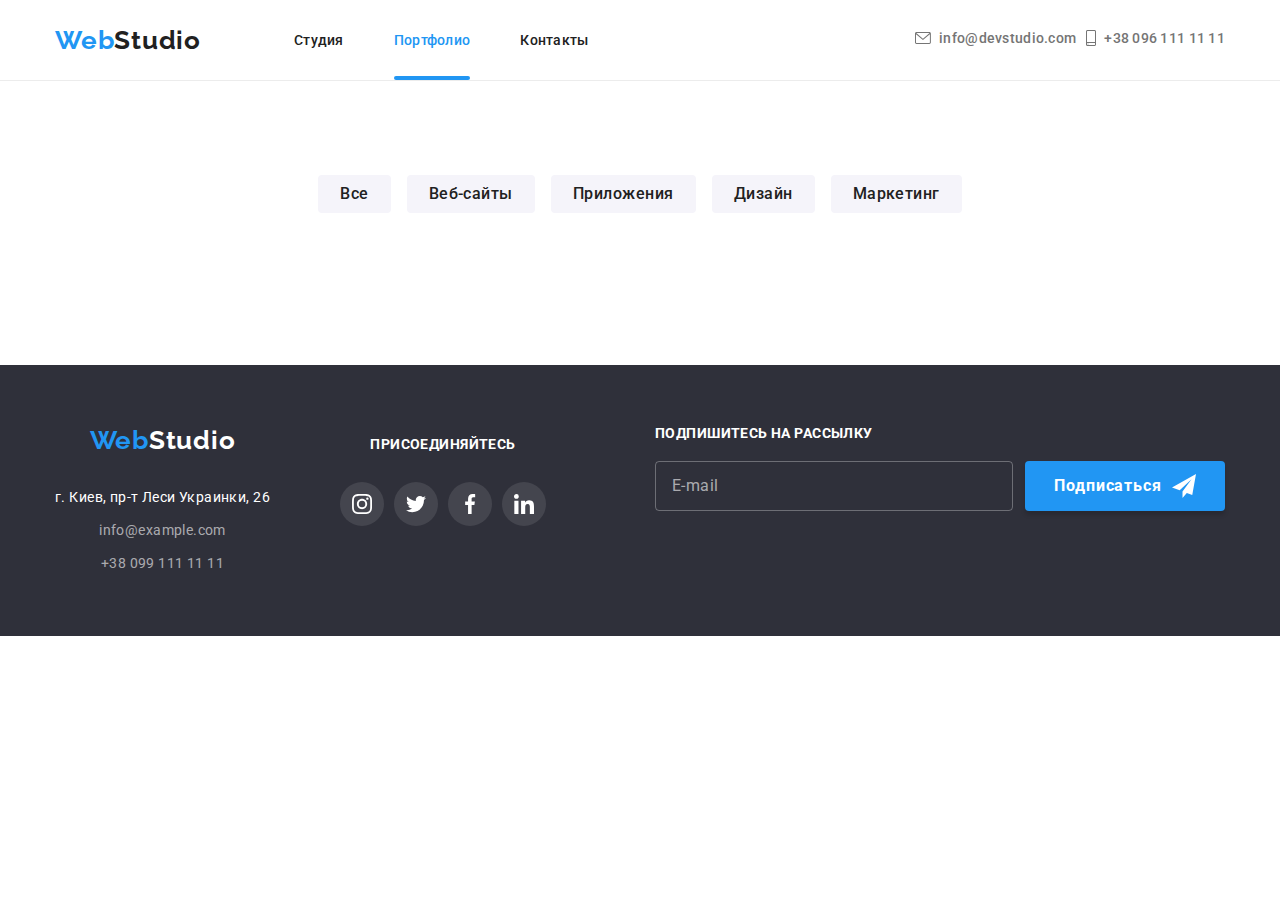
==== commit 3ccd67b5: "делает фильтр портфолио адаптивным" ====
--- a/portfolio.html
+++ b/portfolio.html
@@ -14,47 +14,68 @@
   <body>
     <!-- Header -->
     <header class="page-header">
-      <div class="main-nav">
+      <div class="header-container">
         <a lang="en" href="./index.html" class="logo"
           ><span class="logo-accent">Web</span>Studio</a
         >
-        <nav>
-          <ul class="top-menu">
-            <li class="item">
-              <a href="./index.html" class="top-menu--link">Студия</a>
-            </li>
-            <li class="item">
-              <a href="./portfolio.html" class="top-menu--link current"
-                >Портфолио</a
-              >
-            </li>
-            <li class="item">
-              <a href="" class="top-menu--link">Контакты</a>
-            </li>
-          </ul>
-        </nav>
+
+        <button type="button" class="menu-button">
+          <svg
+            class="mobile-menu-icon"
+            width="40"
+            height="40"
+            aria-label="Переключатель мобильного меню"
+          >
+            <use
+              class="icon-menu"
+              href="./image/sprite.svg#icon-menu-mob"
+            ></use>
+            <use
+              class="icon-close"
+              href="./image/sprite.svg#icon-menu-close"
+            ></use>
+          </svg>
+        </button>
+
+        <div class="navigation-links">
+          <nav>
+            <ul class="top-menu">
+              <li class="item">
+                <a href="./index.html" class="top-menu--link">Студия</a>
+              </li>
+              <li class="item">
+                <a href="./portfolio.html" class="top-menu--link current"
+                  >Портфолио</a
+                >
+              </li>
+              <li class="item">
+                <a href="" class="top-menu--link">Контакты</a>
+              </li>
+            </ul>
+          </nav>
+
+          <address class="address-header">
+            <ul class="top-address">
+              <li class="item">
+                <a href="mailto:info@devstudio.com" class="top-address--link"
+                  ><svg class="mail-svg" width="16" height="12">
+                    <use href="./image/sprite.svg#icon-envelope-hover"></use>
+                  </svg>
+                  info@devstudio.com</a
+                >
+              </li>
+              <li class="item">
+                <a href="tel:+380961111111" class="top-address--link"
+                  ><svg class="phone-svg" width="10" height="16">
+                    <use href="./image/sprite.svg#icon-smartphone"></use>
+                  </svg>
+                  +38 096 111 11 11</a
+                >
+              </li>
+            </ul>
+          </address>
+        </div>
       </div>
-
-      <address class="address">
-        <ul class="top-address">
-          <li class="item">
-            <a href="mailto:info@devstudio.com" class="top-address--link"
-              ><svg class="mail-svg" width="16" height="12">
-                <use href="./image/sprite.svg#icon-envelope-hover"></use>
-              </svg>
-              info@devstudio.com</a
-            >
-          </li>
-          <li class="item">
-            <a href="tel:+380961111111" class="top-address--link"
-              ><svg class="phone-svg" width="10" height="16">
-                <use href="./image/sprite.svg#icon-smartphone"></use>
-              </svg>
-              +38 096 111 11 11</a
-            >
-          </li>
-        </ul>
-      </address>
     </header>
 
     <!-- Main -->
@@ -80,7 +101,7 @@
 
           <!-- Карточки -->
 
-          <ul class="cards">
+          <ul class="cards" hidden>
             <li class="item">
               <a href="" class="cards-link">
                 <div class="cards-block">
@@ -297,74 +318,78 @@
 
     <footer class="footer">
       <div class="footer-container">
-        <div class="address">
-          <a lang="en" href="./index.html" class="logo"
-            ><span class="logo-accent">Web</span>Studio</a
-          >
-          <address>
-            <ul class="footer-address">
-              <li class="item">
-                <a
-                  href="https://goo.gl/maps/jd2Q6fffBSF1kD2X9"
-                  class="footer-address__link"
-                  target="_blank"
-                  >г. Киев, пр-т Леси Украинки, 26</a
-                >
-              </li>
-              <li class="item">
-                <a href="mailto:info@example.com" class="footer-address__link"
-                  >info@example.com</a
-                >
-              </li>
-              <li class="item">
-                <a href="tel:+380991111111" class="footer-address__link"
-                  >+38 099 111 11 11</a
-                >
+        <div class="footer-wrapper">
+          <div class="address">
+            <a lang="en" href="./index.html" class="logo"
+              ><span class="logo-accent">Web</span>Studio</a
+            >
+
+            <address>
+              <ul class="footer-address">
+                <li class="item">
+                  <a
+                    href="https://goo.gl/maps/jd2Q6fffBSF1kD2X9"
+                    class="footer-address__link"
+                    target="_blank"
+                    >г. Киев, пр-т Леси Украинки, 26</a
+                  >
+                </li>
+                <li class="item">
+                  <a href="mailto:info@example.com" class="footer-address__link"
+                    >info@example.com</a
+                  >
+                </li>
+                <li class="item">
+                  <a href="tel:+380991111111" class="footer-address__link"
+                    >+38 099 111 11 11</a
+                  >
+                </li>
+              </ul>
+            </address>
+          </div>
+
+          <!-- Блок присоединяйтесь -->
+
+          <div class="join">
+            <b class="join-title">присоединяйтесь</b>
+            <ul class="social">
+              <li class="social-item">
+                <a class="social-link" href="">
+                  <svg class="social-svg" width="20" height="20">
+                    <use href="./image/sprite.svg#icon-instagram"></use>
+                  </svg>
+                </a>
+              </li>
+              <li class="social-item">
+                <a class="social-link" href="">
+                  <svg class="social-svg" width="20" height="20">
+                    <use href="./image/sprite.svg#icon-twitter"></use>
+                  </svg>
+                </a>
+              </li>
+              <li class="social-item">
+                <a class="social-link" href="">
+                  <svg class="social-svg" width="20" height="20">
+                    <use href="./image/sprite.svg#icon-facebook"></use>
+                  </svg>
+                </a>
+              </li>
+              <li class="social-item">
+                <a class="social-link" href="">
+                  <svg class="social-svg" width="20" height="20">
+                    <use href="./image/sprite.svg#icon-linkedin"></use>
+                  </svg>
+                </a>
               </li>
             </ul>
-          </address>
+          </div>
         </div>
 
-        <!-- Блок присоединяйтесь -->
-
-        <div class="join">
-          <b class="join-title">присоединяйтесь</b>
-          <ul class="social">
-            <li class="social-item">
-              <a class="social-link" href="">
-                <svg class="social-svg" width="20" height="20">
-                  <use href="./image/sprite.svg#icon-instagram"></use>
-                </svg>
-              </a>
-            </li>
-            <li class="social-item">
-              <a class="social-link" href="">
-                <svg class="social-svg" width="20" height="20">
-                  <use href="./image/sprite.svg#icon-twitter"></use>
-                </svg>
-              </a>
-            </li>
-            <li class="social-item">
-              <a class="social-link" href="">
-                <svg class="social-svg" width="20" height="20">
-                  <use href="./image/sprite.svg#icon-facebook"></use>
-                </svg>
-              </a>
-            </li>
-            <li class="social-item">
-              <a class="social-link" href="">
-                <svg class="social-svg" width="20" height="20">
-                  <use href="./image/sprite.svg#icon-linkedin"></use>
-                </svg>
-              </a>
-            </li>
-          </ul>
-        </div>
         <!-- Подпишитесь на рассылку -->
 
         <div class="subscribe">
           <p class="subscribe--title">Подпишитесь на рассылку</p>
-          <form>
+          <form class="subscribe-form">
             <label class="subscribe--label">
               <input
                 type="email"
--- a/css/portfolio.min.css
+++ b/css/portfolio.min.css
@@ -1 +1 @@
-/*! modern-normalize v1.0.0 | MIT License | https://github.com/sindresorhus/modern-normalize */*,*::before,*::after{box-sizing:border-box}:root{tab-size:4}html{line-height:1.15;-webkit-text-size-adjust:100%}body{margin:0}body{font-family:system-ui,-apple-system,"Segoe UI",Roboto,Helvetica,Arial,sans-serif,"Apple Color Emoji","Segoe UI Emoji"}hr{height:0;color:inherit}abbr[title]{text-decoration:underline dotted}b,strong{font-weight:bolder}code,kbd,samp,pre{font-family:ui-monospace, SFMono-Regular, Consolas, 'Liberation Mono', Menlo, monospace;font-size:1em}small{font-size:80%}sub,sup{font-size:75%;line-height:0;position:relative;vertical-align:baseline}sub{bottom:-0.25em}sup{top:-0.5em}table{text-indent:0;border-color:inherit}button,input,optgroup,select,textarea{font-family:inherit;font-size:100%;line-height:1.15;margin:0}button,select{text-transform:none}button,[type='button'],[type='reset'],[type='submit']{-webkit-appearance:button}::-moz-focus-inner{border-style:none;padding:0}:-moz-focusring{outline:1px dotted ButtonText}:-moz-ui-invalid{box-shadow:none}legend{padding:0}progress{vertical-align:baseline}::-webkit-inner-spin-button,::-webkit-outer-spin-button{height:auto}[type='search']{-webkit-appearance:textfield;outline-offset:-2px}::-webkit-search-decoration{-webkit-appearance:none}::-webkit-file-upload-button{-webkit-appearance:button;font:inherit}summary{display:list-item}.top-menu,.top-address,.filter,.cards,.footer-address,.social{list-style:none;padding:0;margin:0}.logo,.top-menu--link,.top-address--link,.filter-link,.cards-link,.footer-address__link,.social-link{display:inline-flex;text-decoration:none;font-style:normal}.portfolio-container,.footer-container{margin-left:auto;margin-right:auto;padding-left:15px;padding-right:15px;width:1200px}body{font-family:Roboto, sans-serif;font-style:normal;font-weight:400;font-size:14px;line-height:1.16;letter-spacing:0.02em;color:#757575}.button{padding-top:10px;padding-bottom:10px;font-weight:700;font-size:16px;line-height:1.87;letter-spacing:0.06em;width:200px;height:50px;background-color:#2196f3;color:#fff;box-shadow:0px 4px 4px rgba(0,0,0,0.15);border-radius:4px;border:0}.title{margin-top:0;margin-bottom:50px;font-weight:700;font-size:36px;line-height:1.16;letter-spacing:0.03em;text-align:center;color:#212121}.visually-hidden{position:absolute !important;clip:rect(1px 1px 1px 1px);clip:rect(1px, 1px, 1px, 1px);padding:0 !important;border:0 !important;height:1px !important;width:1px !important;overflow:hidden}img{display:block}button{cursor:pointer}.logo{font-family:Raleway, sans-serif;font-size:24px;font-weight:700;line-height:1.16;letter-spacing:0.03em;color:#212121}@media screen and (min-width: 768px){.logo{margin-right:88px}}@media screen and (min-width: 1200px){.logo{margin-right:93px}}.logo-accent{color:#2196f3}@media screen and (min-width: 1200px){.logo{margin-right:93px;font-size:26px;line-height:1.19}}.footer .logo{margin-right:0;margin-bottom:30px;color:#fff}.menu-button{display:inline-flex;margin:0;margin-left:auto;padding:0;border:none;background-color:transparent}@media screen and (min-width: 768px){.menu-button{display:none}}@media screen and (max-width: 767px){.menu-button.is-open .icon-close,.menu-button.is-open ~ .navigation-links{display:block}}.menu-button.is-open .icon-menu{display:none}.menu-button:hover .mobile-menu-icon,.menu-button:focus .mobile-menu-icon{fill:#2196f3}.icon-close{display:none}.navigation-links{display:flex;width:100%;justify-content:space-between}@media screen and (max-width: 767px){.navigation-links{display:none;position:absolute;top:100%;left:0;padding:60px 0;box-shadow:0px 4px 4px rgba(0,0,0,0.25)}}@media screen and (max-width: 767px){.top-menu{text-align:center;margin-bottom:60px}.top-menu .item:not(:last-child){margin-bottom:40px}}@media screen and (min-width: 768px){.top-menu{display:flex;height:80px;align-items:center}.top-menu .item:not(:last-child){margin-right:50px}}.top-menu--link{position:relative;display:inline-flex;font-weight:500;font-size:18px;line-height:1.16;letter-spacing:0.02em;color:#212121;transition:color 250ms cubic-bezier(0.4, 0, 0.2, 1)}@media screen and (min-width: 768px){.top-menu--link{font-size:14px;align-items:center;height:80px}}.top-menu--link.current{position:relative}.top-menu--link.current::before{content:'';position:absolute;top:calc(100% + 8px);left:0;width:100%;height:4px;border-radius:2px;background-color:#2196f3}@media screen and (min-width: 768px){.top-menu--link.current::before{top:calc(100% - 4px)}}.top-menu--link:hover,.top-menu--link:focus{color:#2196f3}.current{color:#2196f3}.page-header{position:relative;border-bottom:1px solid #ececec}.header-container{display:flex;align-items:center;height:60px;padding:0 15px;margin:0 auto}@media screen and (min-width: 480px){.header-container{width:480px}}@media screen and (min-width: 768px){.header-container{width:768px;margin:0 auto;height:80px}}@media screen and (min-width: 1200px){.header-container{width:1200px}}@media screen and (max-width: 767px){.top-address{text-align:center}}@media screen and (min-width: 1200px){.top-address{display:flex}}@media screen and (max-width: 767px){.top-address .item:not(:last-child){margin-bottom:16px}}@media screen and (max-width: 1199px){.top-address .item:not(:last-child){margin-bottom:10px}}@media screen and (min-width: 1200px){.top-address .item:not(:last-child){margin-right:10px}}.top-address--link{align-items:center;font-weight:500;font-size:18px;line-height:1.16;letter-spacing:0.02em;color:#757575}@media screen and (min-width: 768px){.top-address--link{font-size:12px;line-height:1.16}}@media screen and (min-width: 1200px){.top-address--link{font-size:14px}}.top-address--link:hover,.top-address--link:focus{color:#2196f3}.top-address--link:hover .mail-svg,.top-address--link:focus .mail-svg{fill:#2196f3}.top-address--link:hover .phone-svg,.top-address--link:focus .phone-svg{fill:#2196f3}.mail-svg{margin-right:10px;fill:#757575;transition:fill 250ms cubic-bezier(0.4, 0, 0.2, 1)}@media screen and (min-width: 768px){.mail-svg{margin-right:8px}}.phone-svg{margin-right:10px;fill:#757575;transition:fill 250ms cubic-bezier(0.4, 0, 0.2, 1)}@media screen and (min-width: 768px){.phone-svg{margin-right:8px}}@media screen and (min-width: 768px){.address{display:flex;align-items:center;margin-left:auto}}.filter{display:flex;justify-content:center;margin-bottom:50px}.filter .item:not(:last-child){margin-right:8px}.filter-link{display:block;padding:6px 22px;background:#f5f4fa;border-radius:4px;font-weight:500;font-size:16px;line-height:1.62;text-align:center;letter-spacing:0.03em;color:#212121;transition:color 250ms cubic-bezier(0.4, 0, 0.2, 1),background-color 250ms cubic-bezier(0.4, 0, 0.2, 1),box-shadow 250ms cubic-bezier(0.4, 0, 0.2, 1)}.filter-link:hover,.filter-link:focus{color:#fff;background-color:#2196f3;box-shadow:0px 3px 1px rgba(0,0,0,0.1),0px 1px 2px rgba(0,0,0,0.08),0px 2px 2px rgba(0,0,0,0.12)}.portfolio{padding-top:94px;padding-bottom:94px}.cards{display:flex;flex-wrap:wrap;margin:-15px}.cards .item{margin:15px;width:370px}.cards .item:hover .card-desc--text{transform:translateY(0)}.cards-block{position:relative;overflow:hidden}.cards-link{transition:box-shadow 250ms cubic-bezier(0.4, 0, 0.2, 1)}.cards-link:hover,.cards-link:focus{box-shadow:0px 1px 1px rgba(0,0,0,0.12),0px 4px 4px rgba(0,0,0,0.06),1px 4px 6px rgba(0,0,0,0.16)}.name-card{margin-top:0;margin-bottom:4px;font-weight:700;font-size:18px;line-height:2;letter-spacing:0.06em;color:#212121}.text-card{margin-top:0;margin-bottom:0;font-size:16px;line-height:1.87;letter-spacing:0.03em;color:#757575}.card-desc{padding:20px 24px;border-left:1px solid #eee;border-right:1px solid #eee;border-bottom:1px solid #eee}.card-desc--text{display:flex;align-items:center;justify-content:center;margin-top:0;margin-bottom:0;padding-right:24px;padding-left:24px;width:100%;height:100%;position:absolute;left:0;top:0;font-size:18px;line-height:1.56;letter-spacing:0.03em;color:#fff;background-color:rgba(33,150,243,0.9);transform:translateY(100%);transition:transform 250ms cubic-bezier(0.4, 0, 0.2, 1)}.footer{padding-top:60px;padding-bottom:60px;background-color:#2f303a}.footer-container{display:flex;justify-content:space-between}.footer .address{margin-right:70px;margin-left:0}.footer-address{font-size:14px;line-height:1.71;letter-spacing:0.03em}.footer-address .contact-address{color:#fff}.footer-address .item:not(:last-child){margin-bottom:9px}.footer-address .item:first-child .footer-address__link{color:#fff}.footer-address__link{color:rgba(255,255,255,0.6)}.social{display:flex;justify-content:center}.social-item:not(:last-child){margin-right:10px}.social-svg{fill:#afb1b8;transition:fill 250ms cubic-bezier(0.4, 0, 0.2, 1)}.social-link{display:flex;justify-content:center;align-items:center;width:44px;height:44px;border-radius:50%;transition:background-color 250ms cubic-bezier(0.4, 0, 0.2, 1)}.social-link:hover,.social-link:focus{background-color:#2196f3}.social-link:hover .social-svg,.social-link:focus .social-svg{fill:#fff}.subscribe--title{margin-top:0;margin-bottom:20px;font-weight:700;letter-spacing:0.03em;text-transform:uppercase;color:#fff}.user-email{padding-left:16px;width:358px;height:50px;border:1px solid rgba(255,255,255,0.3);box-sizing:border-box;border-radius:4px;background-color:transparent;color:#fff}.user-email::placeholder{font-size:16px;line-height:1.25;letter-spacing:0.03em;color:rgba(255,255,255,0.6)}.user-email:focus{outline:none}.subscribe--label{position:relative;margin-right:12px}.subscribe--button__text{margin-right:10px;font-weight:700;font-size:16px;line-height:1.87;letter-spacing:0.06em;color:#fff}.subscribe .button{display:inline-flex;align-items:center;justify-content:center}.join{margin-right:93px}.join-title{display:inline-block;margin-bottom:30px;font-weight:700;letter-spacing:0.03em;text-transform:uppercase;color:#fff}.join .social-link{background:rgba(255,255,255,0.1);transition:background-color 250ms cubic-bezier(0.4, 0, 0.2, 1)}.join .social-svg{fill:#fff}.join .social-link:hover,.join .social-link:focus{background-color:#2196f3}
+/*! modern-normalize v1.0.0 | MIT License | https://github.com/sindresorhus/modern-normalize */*,*::before,*::after{box-sizing:border-box}:root{tab-size:4}html{line-height:1.15;-webkit-text-size-adjust:100%}body{margin:0}body{font-family:system-ui,-apple-system,"Segoe UI",Roboto,Helvetica,Arial,sans-serif,"Apple Color Emoji","Segoe UI Emoji"}hr{height:0;color:inherit}abbr[title]{text-decoration:underline dotted}b,strong{font-weight:bolder}code,kbd,samp,pre{font-family:ui-monospace, SFMono-Regular, Consolas, 'Liberation Mono', Menlo, monospace;font-size:1em}small{font-size:80%}sub,sup{font-size:75%;line-height:0;position:relative;vertical-align:baseline}sub{bottom:-0.25em}sup{top:-0.5em}table{text-indent:0;border-color:inherit}button,input,optgroup,select,textarea{font-family:inherit;font-size:100%;line-height:1.15;margin:0}button,select{text-transform:none}button,[type='button'],[type='reset'],[type='submit']{-webkit-appearance:button}::-moz-focus-inner{border-style:none;padding:0}:-moz-focusring{outline:1px dotted ButtonText}:-moz-ui-invalid{box-shadow:none}legend{padding:0}progress{vertical-align:baseline}::-webkit-inner-spin-button,::-webkit-outer-spin-button{height:auto}[type='search']{-webkit-appearance:textfield;outline-offset:-2px}::-webkit-search-decoration{-webkit-appearance:none}::-webkit-file-upload-button{-webkit-appearance:button;font:inherit}summary{display:list-item}.top-menu,.top-address,.filter,.cards,.footer-address,.social{list-style:none;padding:0;margin:0}.logo,.top-menu--link,.top-address--link,.filter .filter-link,.cards-link,.footer-address__link,.social-link{display:inline-flex;text-decoration:none;font-style:normal}.portfolio-container,.footer-container{margin-left:auto;margin-right:auto;padding-left:15px;padding-right:15px;width:100%}@media screen and (min-width: 480px){.portfolio-container,.footer-container{width:480px}}@media screen and (min-width: 768px){.portfolio-container,.footer-container{width:768px}}@media screen and (min-width: 1200px){.portfolio-container,.footer-container{width:1200px}}body{font-family:Roboto, sans-serif;font-style:normal;font-weight:400;font-size:14px;line-height:1.16;letter-spacing:0.02em;color:#757575}.button{padding-top:10px;padding-bottom:10px;font-weight:700;font-size:16px;line-height:1.87;letter-spacing:0.06em;width:200px;height:50px;background-color:#2196f3;color:#fff;box-shadow:0px 4px 4px rgba(0,0,0,0.15);border-radius:4px;border:0}.title{margin-top:0;margin-bottom:50px;font-weight:700;font-size:36px;line-height:1.16;letter-spacing:0.03em;text-align:center;color:#212121}.visually-hidden{position:absolute !important;clip:rect(1px 1px 1px 1px);clip:rect(1px, 1px, 1px, 1px);padding:0 !important;border:0 !important;height:1px !important;width:1px !important;overflow:hidden}img{display:block}button{cursor:pointer}.logo{font-family:Raleway, sans-serif;font-size:24px;font-weight:700;line-height:1.16;letter-spacing:0.03em;color:#212121}@media screen and (min-width: 768px){.logo{margin-right:88px}}@media screen and (min-width: 1200px){.logo{margin-right:93px}}.logo-accent{color:#2196f3}@media screen and (min-width: 1200px){.logo{margin-right:93px;font-size:26px;line-height:1.19}}.footer .logo{margin-right:0;margin-bottom:20px;color:#fff}@media screen and (min-width: 1200px){.footer .logo{margin-bottom:30px}}.menu-button{display:inline-flex;margin:0;margin-left:auto;padding:0;border:none;background-color:transparent}@media screen and (min-width: 768px){.menu-button{display:none}}@media screen and (max-width: 767px){.menu-button.is-open .icon-close,.menu-button.is-open ~ .navigation-links{display:block}}.menu-button.is-open .icon-menu{display:none}.menu-button:hover .mobile-menu-icon,.menu-button:focus .mobile-menu-icon{fill:#2196f3}.icon-close{display:none}.navigation-links{display:flex;width:100%;justify-content:space-between}@media screen and (max-width: 767px){.navigation-links{display:none;position:absolute;top:100%;left:0;padding:60px 0;box-shadow:0px 4px 4px rgba(0,0,0,0.25)}}@media screen and (max-width: 767px){.top-menu{text-align:center;margin-bottom:60px}.top-menu .item:not(:last-child){margin-bottom:40px}}@media screen and (min-width: 768px){.top-menu{display:flex;height:80px;align-items:center}.top-menu .item:not(:last-child){margin-right:50px}}.top-menu--link{position:relative;display:inline-flex;font-weight:500;font-size:18px;line-height:1.16;letter-spacing:0.02em;color:#212121;transition:color 250ms cubic-bezier(0.4, 0, 0.2, 1)}@media screen and (min-width: 768px){.top-menu--link{font-size:14px;align-items:center;height:80px}}.top-menu--link.current{position:relative}.top-menu--link.current::before{content:'';position:absolute;top:calc(100% + 8px);left:0;width:100%;height:4px;border-radius:2px;background-color:#2196f3}@media screen and (min-width: 768px){.top-menu--link.current::before{top:calc(100% - 4px)}}.top-menu--link:hover,.top-menu--link:focus{color:#2196f3}.current{color:#2196f3}.page-header{position:relative;border-bottom:1px solid #ececec}.header-container{display:flex;align-items:center;height:60px;padding:0 15px;margin:0 auto}@media screen and (min-width: 480px){.header-container{width:480px}}@media screen and (min-width: 768px){.header-container{width:768px;margin:0 auto;height:80px}}@media screen and (min-width: 1200px){.header-container{width:1200px}}@media screen and (max-width: 767px){.top-address{text-align:center}}@media screen and (min-width: 1200px){.top-address{display:flex}}@media screen and (max-width: 767px){.top-address .item:not(:last-child){margin-bottom:16px}}@media screen and (max-width: 1199px){.top-address .item:not(:last-child){margin-bottom:10px}}@media screen and (min-width: 1200px){.top-address .item:not(:last-child){margin-right:10px}}.top-address--link{align-items:center;font-weight:500;font-size:18px;line-height:1.16;letter-spacing:0.02em;color:#757575}@media screen and (min-width: 768px){.top-address--link{font-size:12px;line-height:1.16}}@media screen and (min-width: 1200px){.top-address--link{font-size:14px}}.top-address--link:hover,.top-address--link:focus{color:#2196f3}.top-address--link:hover .mail-svg,.top-address--link:focus .mail-svg{fill:#2196f3}.top-address--link:hover .phone-svg,.top-address--link:focus .phone-svg{fill:#2196f3}.mail-svg{margin-right:10px;fill:#757575;transition:fill 250ms cubic-bezier(0.4, 0, 0.2, 1)}@media screen and (min-width: 768px){.mail-svg{margin-right:8px}}.phone-svg{margin-right:10px;fill:#757575;transition:fill 250ms cubic-bezier(0.4, 0, 0.2, 1)}@media screen and (min-width: 768px){.phone-svg{margin-right:8px}}@media screen and (min-width: 768px){.address-header{display:flex;align-items:center;margin-left:auto}}.filter{display:flex;flex-wrap:wrap;justify-content:start;margin:-8px}@media screen and (min-width: 768px){.filter{justify-content:center;margin-bottom:30px}}@media screen and (min-width: 1200px){.filter{margin-bottom:50px}}.filter .item{margin:8px}.filter .filter-link{display:block;padding:6px 22px;background:#f5f4fa;border-radius:4px;font-weight:500;font-size:16px;line-height:1.62;text-align:center;letter-spacing:0.03em;color:#212121;transition:color 250ms cubic-bezier(0.4, 0, 0.2, 1),background-color 250ms cubic-bezier(0.4, 0, 0.2, 1),box-shadow 250ms cubic-bezier(0.4, 0, 0.2, 1)}.filter .filter-link:hover,.filter .filter-link:focus{color:#fff;background-color:#2196f3;box-shadow:0px 3px 1px rgba(0,0,0,0.1),0px 1px 2px rgba(0,0,0,0.08),0px 2px 2px rgba(0,0,0,0.12)}.portfolio{padding-top:60px;padding-bottom:60px}@media screen and (min-width: 1200px){.portfolio{padding-top:94px;padding-bottom:94px}}.cards{display:none;flex-wrap:wrap;margin:-15px}.cards .item{margin:15px;width:370px}.cards .item:hover .card-desc--text{transform:translateY(0)}.cards-block{position:relative;overflow:hidden}.cards-link{transition:box-shadow 250ms cubic-bezier(0.4, 0, 0.2, 1)}.cards-link:hover,.cards-link:focus{box-shadow:0px 1px 1px rgba(0,0,0,0.12),0px 4px 4px rgba(0,0,0,0.06),1px 4px 6px rgba(0,0,0,0.16)}.name-card{margin-top:0;margin-bottom:4px;font-weight:700;font-size:18px;line-height:2;letter-spacing:0.06em;color:#212121}.text-card{margin-top:0;margin-bottom:0;font-size:16px;line-height:1.87;letter-spacing:0.03em;color:#757575}.card-desc{padding:20px 24px;border-left:1px solid #eee;border-right:1px solid #eee;border-bottom:1px solid #eee}.card-desc--text{display:flex;align-items:center;justify-content:center;margin-top:0;margin-bottom:0;padding-right:24px;padding-left:24px;width:100%;height:100%;position:absolute;left:0;top:0;font-size:18px;line-height:1.56;letter-spacing:0.03em;color:#fff;background-color:rgba(33,150,243,0.9);transform:translateY(100%);transition:transform 250ms cubic-bezier(0.4, 0, 0.2, 1)}.footer{padding-top:60px;padding-bottom:60px;background-color:#2f303a}@media screen and (min-width: 1200px){.footer-container{display:flex;justify-content:space-between}}.footer .address{text-align:center}@media screen and (max-width: 767px){.footer .address{margin-bottom:60px}}@media screen and (min-width: 1200px){.footer .address{margin-right:70px;margin-left:0}}@media screen and (max-width: 1199px){.footer-wrapper{margin-bottom:60px}}@media screen and (min-width: 768px){.footer-wrapper{display:flex;align-items:baseline;justify-content:space-around}}.footer-address{font-size:14px;line-height:1.71;letter-spacing:0.03em}.footer-address .contact-address{color:#fff}.footer-address .item:not(:last-child){margin-bottom:8px}@media screen and (min-width: 1200px){.footer-address .item:not(:last-child){margin-bottom:9px}}.footer-address .item:first-child .footer-address__link{color:#fff}.footer-address__link{color:rgba(255,255,255,0.6)}.social{display:flex;justify-content:center}.social-item:not(:last-child){margin-right:10px}.social-svg{fill:#afb1b8;transition:fill 250ms cubic-bezier(0.4, 0, 0.2, 1)}.social-link{display:flex;justify-content:center;align-items:center;width:44px;height:44px;border-radius:50%;transition:background-color 250ms cubic-bezier(0.4, 0, 0.2, 1)}.social-link:hover,.social-link:focus{background-color:#2196f3}.social-link:hover .social-svg,.social-link:focus .social-svg{fill:#fff}.subscribe--title{margin-top:0;margin-bottom:20px;font-weight:700;letter-spacing:0.03em;text-transform:uppercase;color:#fff}@media screen and (max-width: 1199px){.subscribe--title{text-align:center}}.user-email{padding-left:16px;margin-bottom:20px;max-width:450px;width:100%;height:50px;border:1px solid rgba(255,255,255,0.3);box-sizing:border-box;border-radius:4px;background-color:transparent;color:#fff}@media screen and (min-width: 1200px){.user-email{width:358px}}.user-email::placeholder{font-size:16px;line-height:1.25;letter-spacing:0.03em;color:rgba(255,255,255,0.6)}.user-email:focus{outline:none}.subscribe--label{position:relative;margin-right:12px}@media screen and (min-width: 767px){.subscribe--label{display:block}}.subscribe--button__text{margin-right:10px;font-weight:700;font-size:16px;line-height:1.87;letter-spacing:0.06em;color:#fff}.subscribe .button{display:inline-flex;align-items:center;justify-content:center}.subscribe-form{text-align:center}@media screen and (min-width: 1200px){.subscribe-form{display:flex}}.join{text-align:center}@media screen and (min-width: 1200px){.join{margin-right:93px}}.join-title{display:inline-block;margin-bottom:20px;font-weight:700;letter-spacing:0.03em;text-transform:uppercase;color:#fff}@media screen and (min-width: 1200px){.join-title{margin-bottom:30px}}.join .social-link{background:rgba(255,255,255,0.1);transition:background-color 250ms cubic-bezier(0.4, 0, 0.2, 1)}.join .social-svg{fill:#fff}.join .social-link:hover,.join .social-link:focus{background-color:#2196f3}
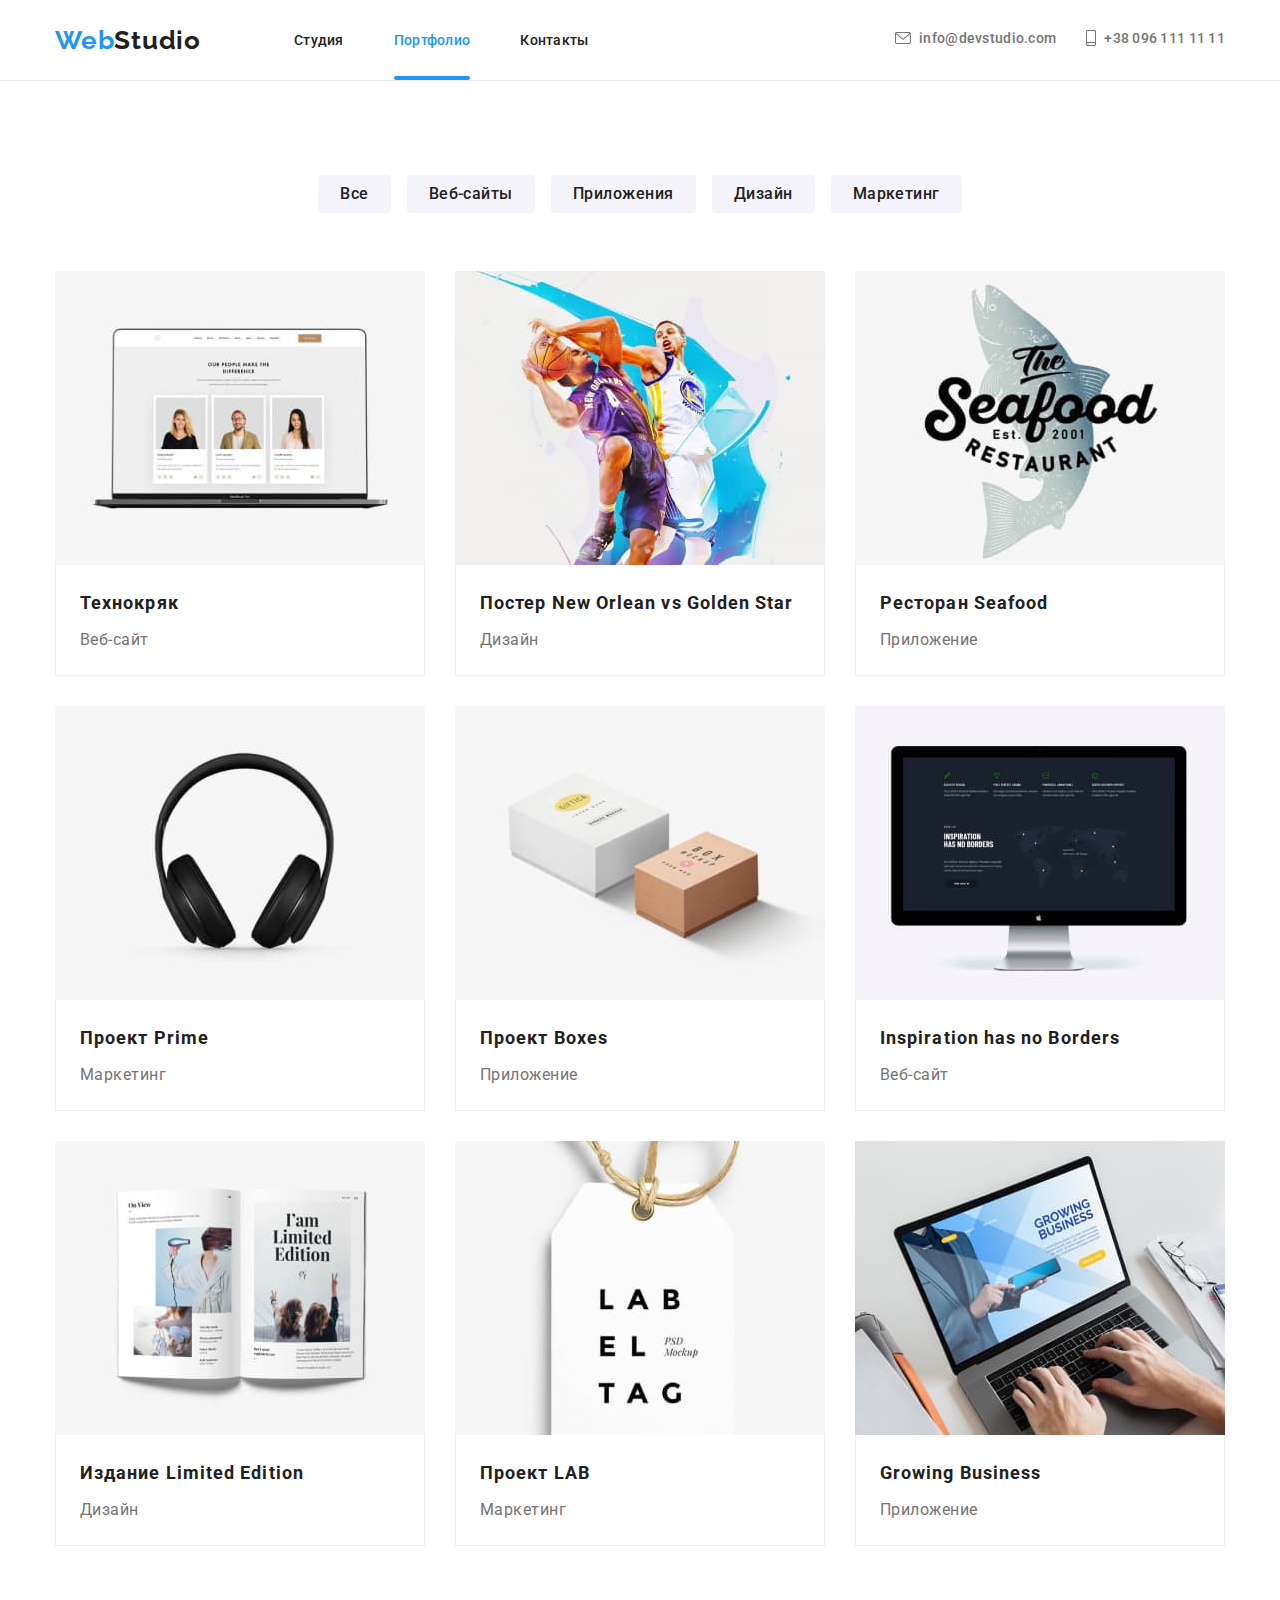
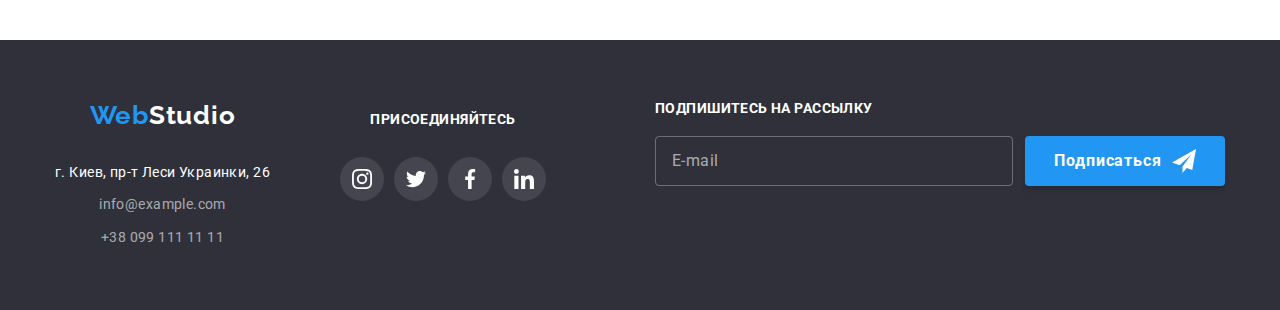
==== commit 472c3b0c: "делает портфолио адаптивным" ====
--- a/portfolio.html
+++ b/portfolio.html
@@ -85,31 +85,31 @@
         <div class="portfolio-container">
           <!-- Фильтр -->
 
-          <ul class="filter">
-            <li class="item"><a href="" class="filter-link">Все</a></li>
-            <li class="item">
-              <a href="" class="filter-link">Веб-сайты</a>
-            </li>
-            <li class="item">
-              <a href="" class="filter-link">Приложения</a>
-            </li>
-            <li class="item"><a href="" class="filter-link">Дизайн</a></li>
-            <li class="item">
-              <a href="" class="filter-link">Маркетинг</a>
-            </li>
-          </ul>
+          <div class="filter-wrapper">
+            <ul class="filter">
+              <li class="item"><a href="" class="filter-link">Все</a></li>
+              <li class="item">
+                <a href="" class="filter-link">Веб-сайты</a>
+              </li>
+              <li class="item">
+                <a href="" class="filter-link">Приложения</a>
+              </li>
+              <li class="item"><a href="" class="filter-link">Дизайн</a></li>
+              <li class="item">
+                <a href="" class="filter-link">Маркетинг</a>
+              </li>
+            </ul>
+          </div>
 
           <!-- Карточки -->
 
-          <ul class="cards" hidden>
+          <ul class="cards">
             <li class="item">
               <a href="" class="cards-link">
                 <div class="cards-block">
                   <img
                     src="./image/sait.jpg"
                     alt="Веб-сайт компании"
-                    width="370"
-                    height="294"
                     class="card-foto"
                   />
                   <p class="card-desc--text">
@@ -131,8 +131,6 @@
                   <img
                     src="./image/basketball.jpg"
                     alt="Дизайн постера"
-                    width="370"
-                    height="294"
                     class="card-foto"
                   />
                   <p class="card-desc--text">
@@ -154,8 +152,6 @@
                   <img
                     src="./image/restaurant.jpg"
                     alt="Приложение для ресторана"
-                    width="370"
-                    height="294"
                     class="card-foto"
                   />
                   <p class="card-desc--text">
@@ -177,8 +173,6 @@
                   <img
                     src="./image/naushniki.jpg"
                     alt="Наушники"
-                    width="370"
-                    height="294"
                     class="card-foto"
                   />
                   <p class="card-desc--text">
@@ -200,8 +194,6 @@
                   <img
                     src="./image/boxes.jpg"
                     alt="Две коробки"
-                    width="370"
-                    height="294"
                     class="card-foto"
                   />
                   <p class="card-desc--text">
@@ -223,8 +215,6 @@
                   <img
                     src="./image/karta.jpg"
                     alt="Веб-сайт"
-                    width="370"
-                    height="294"
                     class="card-foto"
                   />
                   <p class="card-desc--text">
@@ -246,8 +236,6 @@
                   <img
                     src="./image/izdanie.jpg"
                     alt="Дизайн для издания"
-                    width="370"
-                    height="294"
                     class="card-foto"
                   />
                   <p class="card-desc--text">
@@ -269,8 +257,6 @@
                   <img
                     src="./image/lab.jpg"
                     alt="Проект LAB"
-                    width="370"
-                    height="294"
                     class="card-foto"
                   />
                   <p class="card-desc--text">
@@ -292,8 +278,6 @@
                   <img
                     src="./image/noutbook.jpg"
                     alt="Ноутбук"
-                    width="370"
-                    height="294"
                     class="card-foto"
                   />
                   <p class="card-desc--text">
--- a/css/portfolio.min.css
+++ b/css/portfolio.min.css
@@ -1 +1 @@
-/*! modern-normalize v1.0.0 | MIT License | https://github.com/sindresorhus/modern-normalize */*,*::before,*::after{box-sizing:border-box}:root{tab-size:4}html{line-height:1.15;-webkit-text-size-adjust:100%}body{margin:0}body{font-family:system-ui,-apple-system,"Segoe UI",Roboto,Helvetica,Arial,sans-serif,"Apple Color Emoji","Segoe UI Emoji"}hr{height:0;color:inherit}abbr[title]{text-decoration:underline dotted}b,strong{font-weight:bolder}code,kbd,samp,pre{font-family:ui-monospace, SFMono-Regular, Consolas, 'Liberation Mono', Menlo, monospace;font-size:1em}small{font-size:80%}sub,sup{font-size:75%;line-height:0;position:relative;vertical-align:baseline}sub{bottom:-0.25em}sup{top:-0.5em}table{text-indent:0;border-color:inherit}button,input,optgroup,select,textarea{font-family:inherit;font-size:100%;line-height:1.15;margin:0}button,select{text-transform:none}button,[type='button'],[type='reset'],[type='submit']{-webkit-appearance:button}::-moz-focus-inner{border-style:none;padding:0}:-moz-focusring{outline:1px dotted ButtonText}:-moz-ui-invalid{box-shadow:none}legend{padding:0}progress{vertical-align:baseline}::-webkit-inner-spin-button,::-webkit-outer-spin-button{height:auto}[type='search']{-webkit-appearance:textfield;outline-offset:-2px}::-webkit-search-decoration{-webkit-appearance:none}::-webkit-file-upload-button{-webkit-appearance:button;font:inherit}summary{display:list-item}.top-menu,.top-address,.filter,.cards,.footer-address,.social{list-style:none;padding:0;margin:0}.logo,.top-menu--link,.top-address--link,.filter .filter-link,.cards-link,.footer-address__link,.social-link{display:inline-flex;text-decoration:none;font-style:normal}.portfolio-container,.footer-container{margin-left:auto;margin-right:auto;padding-left:15px;padding-right:15px;width:100%}@media screen and (min-width: 480px){.portfolio-container,.footer-container{width:480px}}@media screen and (min-width: 768px){.portfolio-container,.footer-container{width:768px}}@media screen and (min-width: 1200px){.portfolio-container,.footer-container{width:1200px}}body{font-family:Roboto, sans-serif;font-style:normal;font-weight:400;font-size:14px;line-height:1.16;letter-spacing:0.02em;color:#757575}.button{padding-top:10px;padding-bottom:10px;font-weight:700;font-size:16px;line-height:1.87;letter-spacing:0.06em;width:200px;height:50px;background-color:#2196f3;color:#fff;box-shadow:0px 4px 4px rgba(0,0,0,0.15);border-radius:4px;border:0}.title{margin-top:0;margin-bottom:50px;font-weight:700;font-size:36px;line-height:1.16;letter-spacing:0.03em;text-align:center;color:#212121}.visually-hidden{position:absolute !important;clip:rect(1px 1px 1px 1px);clip:rect(1px, 1px, 1px, 1px);padding:0 !important;border:0 !important;height:1px !important;width:1px !important;overflow:hidden}img{display:block}button{cursor:pointer}.logo{font-family:Raleway, sans-serif;font-size:24px;font-weight:700;line-height:1.16;letter-spacing:0.03em;color:#212121}@media screen and (min-width: 768px){.logo{margin-right:88px}}@media screen and (min-width: 1200px){.logo{margin-right:93px}}.logo-accent{color:#2196f3}@media screen and (min-width: 1200px){.logo{margin-right:93px;font-size:26px;line-height:1.19}}.footer .logo{margin-right:0;margin-bottom:20px;color:#fff}@media screen and (min-width: 1200px){.footer .logo{margin-bottom:30px}}.menu-button{display:inline-flex;margin:0;margin-left:auto;padding:0;border:none;background-color:transparent}@media screen and (min-width: 768px){.menu-button{display:none}}@media screen and (max-width: 767px){.menu-button.is-open .icon-close,.menu-button.is-open ~ .navigation-links{display:block}}.menu-button.is-open .icon-menu{display:none}.menu-button:hover .mobile-menu-icon,.menu-button:focus .mobile-menu-icon{fill:#2196f3}.icon-close{display:none}.navigation-links{display:flex;width:100%;justify-content:space-between}@media screen and (max-width: 767px){.navigation-links{display:none;position:absolute;top:100%;left:0;padding:60px 0;box-shadow:0px 4px 4px rgba(0,0,0,0.25)}}@media screen and (max-width: 767px){.top-menu{text-align:center;margin-bottom:60px}.top-menu .item:not(:last-child){margin-bottom:40px}}@media screen and (min-width: 768px){.top-menu{display:flex;height:80px;align-items:center}.top-menu .item:not(:last-child){margin-right:50px}}.top-menu--link{position:relative;display:inline-flex;font-weight:500;font-size:18px;line-height:1.16;letter-spacing:0.02em;color:#212121;transition:color 250ms cubic-bezier(0.4, 0, 0.2, 1)}@media screen and (min-width: 768px){.top-menu--link{font-size:14px;align-items:center;height:80px}}.top-menu--link.current{position:relative}.top-menu--link.current::before{content:'';position:absolute;top:calc(100% + 8px);left:0;width:100%;height:4px;border-radius:2px;background-color:#2196f3}@media screen and (min-width: 768px){.top-menu--link.current::before{top:calc(100% - 4px)}}.top-menu--link:hover,.top-menu--link:focus{color:#2196f3}.current{color:#2196f3}.page-header{position:relative;border-bottom:1px solid #ececec}.header-container{display:flex;align-items:center;height:60px;padding:0 15px;margin:0 auto}@media screen and (min-width: 480px){.header-container{width:480px}}@media screen and (min-width: 768px){.header-container{width:768px;margin:0 auto;height:80px}}@media screen and (min-width: 1200px){.header-container{width:1200px}}@media screen and (max-width: 767px){.top-address{text-align:center}}@media screen and (min-width: 1200px){.top-address{display:flex}}@media screen and (max-width: 767px){.top-address .item:not(:last-child){margin-bottom:16px}}@media screen and (max-width: 1199px){.top-address .item:not(:last-child){margin-bottom:10px}}@media screen and (min-width: 1200px){.top-address .item:not(:last-child){margin-right:10px}}.top-address--link{align-items:center;font-weight:500;font-size:18px;line-height:1.16;letter-spacing:0.02em;color:#757575}@media screen and (min-width: 768px){.top-address--link{font-size:12px;line-height:1.16}}@media screen and (min-width: 1200px){.top-address--link{font-size:14px}}.top-address--link:hover,.top-address--link:focus{color:#2196f3}.top-address--link:hover .mail-svg,.top-address--link:focus .mail-svg{fill:#2196f3}.top-address--link:hover .phone-svg,.top-address--link:focus .phone-svg{fill:#2196f3}.mail-svg{margin-right:10px;fill:#757575;transition:fill 250ms cubic-bezier(0.4, 0, 0.2, 1)}@media screen and (min-width: 768px){.mail-svg{margin-right:8px}}.phone-svg{margin-right:10px;fill:#757575;transition:fill 250ms cubic-bezier(0.4, 0, 0.2, 1)}@media screen and (min-width: 768px){.phone-svg{margin-right:8px}}@media screen and (min-width: 768px){.address-header{display:flex;align-items:center;margin-left:auto}}.filter{display:flex;flex-wrap:wrap;justify-content:start;margin:-8px}@media screen and (min-width: 768px){.filter{justify-content:center;margin-bottom:30px}}@media screen and (min-width: 1200px){.filter{margin-bottom:50px}}.filter .item{margin:8px}.filter .filter-link{display:block;padding:6px 22px;background:#f5f4fa;border-radius:4px;font-weight:500;font-size:16px;line-height:1.62;text-align:center;letter-spacing:0.03em;color:#212121;transition:color 250ms cubic-bezier(0.4, 0, 0.2, 1),background-color 250ms cubic-bezier(0.4, 0, 0.2, 1),box-shadow 250ms cubic-bezier(0.4, 0, 0.2, 1)}.filter .filter-link:hover,.filter .filter-link:focus{color:#fff;background-color:#2196f3;box-shadow:0px 3px 1px rgba(0,0,0,0.1),0px 1px 2px rgba(0,0,0,0.08),0px 2px 2px rgba(0,0,0,0.12)}.portfolio{padding-top:60px;padding-bottom:60px}@media screen and (min-width: 1200px){.portfolio{padding-top:94px;padding-bottom:94px}}.cards{display:none;flex-wrap:wrap;margin:-15px}.cards .item{margin:15px;width:370px}.cards .item:hover .card-desc--text{transform:translateY(0)}.cards-block{position:relative;overflow:hidden}.cards-link{transition:box-shadow 250ms cubic-bezier(0.4, 0, 0.2, 1)}.cards-link:hover,.cards-link:focus{box-shadow:0px 1px 1px rgba(0,0,0,0.12),0px 4px 4px rgba(0,0,0,0.06),1px 4px 6px rgba(0,0,0,0.16)}.name-card{margin-top:0;margin-bottom:4px;font-weight:700;font-size:18px;line-height:2;letter-spacing:0.06em;color:#212121}.text-card{margin-top:0;margin-bottom:0;font-size:16px;line-height:1.87;letter-spacing:0.03em;color:#757575}.card-desc{padding:20px 24px;border-left:1px solid #eee;border-right:1px solid #eee;border-bottom:1px solid #eee}.card-desc--text{display:flex;align-items:center;justify-content:center;margin-top:0;margin-bottom:0;padding-right:24px;padding-left:24px;width:100%;height:100%;position:absolute;left:0;top:0;font-size:18px;line-height:1.56;letter-spacing:0.03em;color:#fff;background-color:rgba(33,150,243,0.9);transform:translateY(100%);transition:transform 250ms cubic-bezier(0.4, 0, 0.2, 1)}.footer{padding-top:60px;padding-bottom:60px;background-color:#2f303a}@media screen and (min-width: 1200px){.footer-container{display:flex;justify-content:space-between}}.footer .address{text-align:center}@media screen and (max-width: 767px){.footer .address{margin-bottom:60px}}@media screen and (min-width: 1200px){.footer .address{margin-right:70px;margin-left:0}}@media screen and (max-width: 1199px){.footer-wrapper{margin-bottom:60px}}@media screen and (min-width: 768px){.footer-wrapper{display:flex;align-items:baseline;justify-content:space-around}}.footer-address{font-size:14px;line-height:1.71;letter-spacing:0.03em}.footer-address .contact-address{color:#fff}.footer-address .item:not(:last-child){margin-bottom:8px}@media screen and (min-width: 1200px){.footer-address .item:not(:last-child){margin-bottom:9px}}.footer-address .item:first-child .footer-address__link{color:#fff}.footer-address__link{color:rgba(255,255,255,0.6)}.social{display:flex;justify-content:center}.social-item:not(:last-child){margin-right:10px}.social-svg{fill:#afb1b8;transition:fill 250ms cubic-bezier(0.4, 0, 0.2, 1)}.social-link{display:flex;justify-content:center;align-items:center;width:44px;height:44px;border-radius:50%;transition:background-color 250ms cubic-bezier(0.4, 0, 0.2, 1)}.social-link:hover,.social-link:focus{background-color:#2196f3}.social-link:hover .social-svg,.social-link:focus .social-svg{fill:#fff}.subscribe--title{margin-top:0;margin-bottom:20px;font-weight:700;letter-spacing:0.03em;text-transform:uppercase;color:#fff}@media screen and (max-width: 1199px){.subscribe--title{text-align:center}}.user-email{padding-left:16px;margin-bottom:20px;max-width:450px;width:100%;height:50px;border:1px solid rgba(255,255,255,0.3);box-sizing:border-box;border-radius:4px;background-color:transparent;color:#fff}@media screen and (min-width: 1200px){.user-email{width:358px}}.user-email::placeholder{font-size:16px;line-height:1.25;letter-spacing:0.03em;color:rgba(255,255,255,0.6)}.user-email:focus{outline:none}.subscribe--label{position:relative;margin-right:12px}@media screen and (min-width: 767px){.subscribe--label{display:block}}.subscribe--button__text{margin-right:10px;font-weight:700;font-size:16px;line-height:1.87;letter-spacing:0.06em;color:#fff}.subscribe .button{display:inline-flex;align-items:center;justify-content:center}.subscribe-form{text-align:center}@media screen and (min-width: 1200px){.subscribe-form{display:flex}}.join{text-align:center}@media screen and (min-width: 1200px){.join{margin-right:93px}}.join-title{display:inline-block;margin-bottom:20px;font-weight:700;letter-spacing:0.03em;text-transform:uppercase;color:#fff}@media screen and (min-width: 1200px){.join-title{margin-bottom:30px}}.join .social-link{background:rgba(255,255,255,0.1);transition:background-color 250ms cubic-bezier(0.4, 0, 0.2, 1)}.join .social-svg{fill:#fff}.join .social-link:hover,.join .social-link:focus{background-color:#2196f3}
+/*! modern-normalize v1.0.0 | MIT License | https://github.com/sindresorhus/modern-normalize */*,*::before,*::after{box-sizing:border-box}:root{tab-size:4}html{line-height:1.15;-webkit-text-size-adjust:100%}body{margin:0}body{font-family:system-ui,-apple-system,"Segoe UI",Roboto,Helvetica,Arial,sans-serif,"Apple Color Emoji","Segoe UI Emoji"}hr{height:0;color:inherit}abbr[title]{text-decoration:underline dotted}b,strong{font-weight:bolder}code,kbd,samp,pre{font-family:ui-monospace, SFMono-Regular, Consolas, 'Liberation Mono', Menlo, monospace;font-size:1em}small{font-size:80%}sub,sup{font-size:75%;line-height:0;position:relative;vertical-align:baseline}sub{bottom:-0.25em}sup{top:-0.5em}table{text-indent:0;border-color:inherit}button,input,optgroup,select,textarea{font-family:inherit;font-size:100%;line-height:1.15;margin:0}button,select{text-transform:none}button,[type='button'],[type='reset'],[type='submit']{-webkit-appearance:button}::-moz-focus-inner{border-style:none;padding:0}:-moz-focusring{outline:1px dotted ButtonText}:-moz-ui-invalid{box-shadow:none}legend{padding:0}progress{vertical-align:baseline}::-webkit-inner-spin-button,::-webkit-outer-spin-button{height:auto}[type='search']{-webkit-appearance:textfield;outline-offset:-2px}::-webkit-search-decoration{-webkit-appearance:none}::-webkit-file-upload-button{-webkit-appearance:button;font:inherit}summary{display:list-item}.top-menu,.top-address,.filter,.cards,.footer-address,.social{list-style:none;padding:0;margin:0}.logo,.top-menu--link,.top-address--link,.filter .filter-link,.cards-link,.footer-address__link,.social-link{display:block;text-decoration:none;font-style:normal}.portfolio-container,.footer-container{margin-left:auto;margin-right:auto;padding-left:15px;padding-right:15px;width:100%}@media screen and (min-width: 480px){.portfolio-container,.footer-container{width:480px}}@media screen and (min-width: 768px){.portfolio-container,.footer-container{width:768px}}@media screen and (min-width: 1200px){.portfolio-container,.footer-container{width:1200px}}body{font-family:Roboto, sans-serif;font-style:normal;font-weight:400;font-size:14px;line-height:1.16;letter-spacing:0.02em;color:#757575}.button{padding-top:10px;padding-bottom:10px;font-weight:700;font-size:16px;line-height:1.87;letter-spacing:0.06em;width:200px;height:50px;background-color:#2196f3;color:#fff;box-shadow:0px 4px 4px rgba(0,0,0,0.15);border-radius:4px;border:0}.title{margin-top:0;margin-bottom:50px;font-weight:700;font-size:36px;line-height:1.16;letter-spacing:0.03em;text-align:center;color:#212121}.visually-hidden{position:absolute !important;clip:rect(1px 1px 1px 1px);clip:rect(1px, 1px, 1px, 1px);padding:0 !important;border:0 !important;height:1px !important;width:1px !important;overflow:hidden}img{display:block}button{cursor:pointer}.logo{font-family:Raleway, sans-serif;font-size:24px;font-weight:700;line-height:1.16;letter-spacing:0.03em;color:#212121}@media screen and (min-width: 768px){.logo{margin-right:88px}}@media screen and (min-width: 1200px){.logo{margin-right:93px}}.logo-accent{color:#2196f3}@media screen and (min-width: 1200px){.logo{margin-right:93px;font-size:26px;line-height:1.19}}.footer .logo{margin-right:0;margin-bottom:20px;color:#fff}@media screen and (min-width: 1200px){.footer .logo{margin-bottom:30px}}.menu-button{display:inline-flex;margin:0;margin-left:auto;padding:0;border:none;background-color:transparent}@media screen and (min-width: 768px){.menu-button{display:none}}@media screen and (max-width: 767px){.menu-button.is-open .icon-close,.menu-button.is-open ~ .navigation-links{display:block}}.menu-button.is-open .icon-menu{display:none}.menu-button:hover .mobile-menu-icon,.menu-button:focus .mobile-menu-icon{fill:#2196f3}.icon-close{display:none}.navigation-links{display:flex;width:100%;justify-content:space-between}@media screen and (max-width: 767px){.navigation-links{display:none;position:absolute;top:calc(100% + 1px);left:0;padding:60px 0;background-color:#fff;box-shadow:0px 4px 4px rgba(0,0,0,0.25)}}@media screen and (max-width: 767px){.top-menu{text-align:center;margin-bottom:60px}.top-menu .item:not(:last-child){margin-bottom:40px}}@media screen and (min-width: 768px){.top-menu{display:flex;height:80px;align-items:center}.top-menu .item:not(:last-child){margin-right:50px}}.top-menu--link{position:relative;display:inline-flex;font-weight:500;font-size:18px;line-height:1.16;letter-spacing:0.02em;color:#212121;transition:color 250ms cubic-bezier(0.4, 0, 0.2, 1)}@media screen and (min-width: 768px){.top-menu--link{font-size:14px;align-items:center;height:80px}}.top-menu--link.current{position:relative}.top-menu--link.current::before{content:'';position:absolute;top:calc(100% + 8px);left:0;width:100%;height:4px;border-radius:2px;background-color:#2196f3}@media screen and (min-width: 768px){.top-menu--link.current::before{top:calc(100% - 4px)}}.top-menu--link:hover,.top-menu--link:focus{color:#2196f3}.current{color:#2196f3}.page-header{position:relative;border-bottom:1px solid #ececec}.header-container{display:flex;align-items:center;height:60px;padding:0 15px;margin:0 auto}@media screen and (min-width: 480px){.header-container{width:480px}}@media screen and (min-width: 768px){.header-container{width:768px;margin:0 auto;height:80px}}@media screen and (min-width: 1200px){.header-container{width:1200px}}@media screen and (max-width: 767px){.top-address{text-align:center}}@media screen and (min-width: 1200px){.top-address{display:flex}}@media screen and (max-width: 767px){.top-address .item:not(:last-child){margin-bottom:16px}}@media screen and (max-width: 1199px){.top-address .item:not(:last-child){margin-bottom:10px}}@media screen and (min-width: 1200px){.top-address .item:not(:last-child){margin-right:30px}}.top-address--link{display:inline-flex;align-items:center;font-weight:500;font-size:18px;line-height:1.16;letter-spacing:0.02em;color:#757575}@media screen and (min-width: 768px){.top-address--link{font-size:12px;line-height:1.16}}@media screen and (min-width: 1200px){.top-address--link{font-size:14px}}.top-address--link:hover,.top-address--link:focus{color:#2196f3}.top-address--link:hover .mail-svg,.top-address--link:focus .mail-svg{fill:#2196f3}.top-address--link:hover .phone-svg,.top-address--link:focus .phone-svg{fill:#2196f3}.mail-svg{margin-right:10px;fill:#757575;transition:fill 250ms cubic-bezier(0.4, 0, 0.2, 1)}@media screen and (min-width: 768px){.mail-svg{margin-right:8px}}.phone-svg{margin-right:10px;fill:#757575;transition:fill 250ms cubic-bezier(0.4, 0, 0.2, 1)}@media screen and (min-width: 768px){.phone-svg{margin-right:8px}}@media screen and (min-width: 768px){.address-header{display:flex;align-items:center;margin-left:auto}}.filter{display:flex;flex-wrap:wrap;justify-content:start;margin:-8px}@media screen and (min-width: 768px){.filter{justify-content:center}}.filter .item{margin:8px}.filter-wrapper{margin-bottom:40px}@media screen and (min-width: 768px){.filter-wrapper{margin-bottom:30px}}@media screen and (min-width: 1200px){.filter-wrapper{margin-bottom:50px}}.filter .filter-link{display:block;padding:6px 22px;background:#f5f4fa;border-radius:4px;font-weight:500;font-size:16px;line-height:1.62;text-align:center;letter-spacing:0.03em;color:#212121;transition:color 250ms cubic-bezier(0.4, 0, 0.2, 1),background-color 250ms cubic-bezier(0.4, 0, 0.2, 1),box-shadow 250ms cubic-bezier(0.4, 0, 0.2, 1)}.filter .filter-link:hover,.filter .filter-link:focus{color:#fff;background-color:#2196f3;box-shadow:0px 3px 1px rgba(0,0,0,0.1),0px 1px 2px rgba(0,0,0,0.08),0px 2px 2px rgba(0,0,0,0.12)}.portfolio{padding-top:60px;padding-bottom:60px}@media screen and (min-width: 1200px){.portfolio{padding-top:94px;padding-bottom:94px}}.cards{margin:-15px}@media screen and (min-width: 768px){.cards{display:flex;flex-wrap:wrap}}.cards .item{max-width:450px;margin:15px}@media screen and (min-width: 768px){.cards .item{max-width:calc((100% - 60px) / 2)}}@media screen and (min-width: 1200px){.cards .item{max-width:calc((100% - 90px) / 3)}}.cards .item:hover .card-desc--text{transform:translateY(0)}.cards-block{position:relative;overflow:hidden}.cards-link{transition:box-shadow 250ms cubic-bezier(0.4, 0, 0.2, 1)}.cards-link:hover,.cards-link:focus{box-shadow:0px 1px 1px rgba(0,0,0,0.12),0px 4px 4px rgba(0,0,0,0.06),1px 4px 6px rgba(0,0,0,0.16)}.name-card{margin-top:0;margin-bottom:4px;font-weight:700;font-size:18px;line-height:2;letter-spacing:0.06em;color:#212121}.text-card{margin-top:0;margin-bottom:0;font-size:16px;line-height:1.87;letter-spacing:0.03em;color:#757575}.card-desc{padding:20px 24px;border-left:1px solid #eee;border-right:1px solid #eee;border-bottom:1px solid #eee}.card-desc--text{display:flex;align-items:center;justify-content:center;margin-top:0;margin-bottom:0;padding-right:24px;padding-left:24px;width:100%;height:100%;position:absolute;left:0;top:0;font-size:18px;line-height:1.56;letter-spacing:0.03em;color:#fff;background-color:rgba(33,150,243,0.9);transform:translateY(100%);transition:transform 250ms cubic-bezier(0.4, 0, 0.2, 1)}.card-foto{width:100%}.footer{padding-top:60px;padding-bottom:60px;background-color:#2f303a}@media screen and (min-width: 1200px){.footer-container{display:flex;justify-content:space-between}}.footer .address{text-align:center}@media screen and (max-width: 767px){.footer .address{margin-bottom:60px}}@media screen and (min-width: 1200px){.footer .address{margin-right:70px;margin-left:0}}@media screen and (max-width: 1199px){.footer-wrapper{margin-bottom:60px}}@media screen and (min-width: 768px){.footer-wrapper{display:flex;align-items:baseline;justify-content:space-around}}.footer-address{font-size:14px;line-height:1.71;letter-spacing:0.03em}.footer-address .contact-address{color:#fff}.footer-address .item:not(:last-child){margin-bottom:8px}@media screen and (min-width: 1200px){.footer-address .item:not(:last-child){margin-bottom:9px}}.footer-address .item:first-child .footer-address__link{color:#fff}.footer-address__link{color:rgba(255,255,255,0.6)}.social{display:flex;justify-content:center}.social-item:not(:last-child){margin-right:10px}.social-svg{fill:#afb1b8;transition:fill 250ms cubic-bezier(0.4, 0, 0.2, 1)}.social-link{display:flex;justify-content:center;align-items:center;width:44px;height:44px;border-radius:50%;transition:background-color 250ms cubic-bezier(0.4, 0, 0.2, 1)}.social-link:hover,.social-link:focus{background-color:#2196f3}.social-link:hover .social-svg,.social-link:focus .social-svg{fill:#fff}.subscribe--title{margin-top:0;margin-bottom:20px;font-weight:700;letter-spacing:0.03em;text-transform:uppercase;color:#fff}@media screen and (max-width: 1199px){.subscribe--title{text-align:center}}.user-email{padding-left:16px;margin-bottom:20px;max-width:450px;width:100%;height:50px;border:1px solid rgba(255,255,255,0.3);box-sizing:border-box;border-radius:4px;background-color:transparent;color:#fff}@media screen and (min-width: 1200px){.user-email{width:358px}}.user-email::placeholder{font-size:16px;line-height:1.25;letter-spacing:0.03em;color:rgba(255,255,255,0.6)}.user-email:focus{outline:none}.subscribe--label{position:relative;margin-right:12px}@media screen and (min-width: 767px){.subscribe--label{display:block}}.subscribe--button__text{margin-right:10px;font-weight:700;font-size:16px;line-height:1.87;letter-spacing:0.06em;color:#fff}.subscribe .button{display:inline-flex;align-items:center;justify-content:center}.subscribe-form{text-align:center}@media screen and (min-width: 1200px){.subscribe-form{display:flex}}.join{text-align:center}@media screen and (min-width: 1200px){.join{margin-right:93px}}.join-title{display:inline-block;margin-bottom:20px;font-weight:700;letter-spacing:0.03em;text-transform:uppercase;color:#fff}@media screen and (min-width: 1200px){.join-title{margin-bottom:30px}}.join .social-link{background:rgba(255,255,255,0.1);transition:background-color 250ms cubic-bezier(0.4, 0, 0.2, 1)}.join .social-svg{fill:#fff}.join .social-link:hover,.join .social-link:focus{background-color:#2196f3}
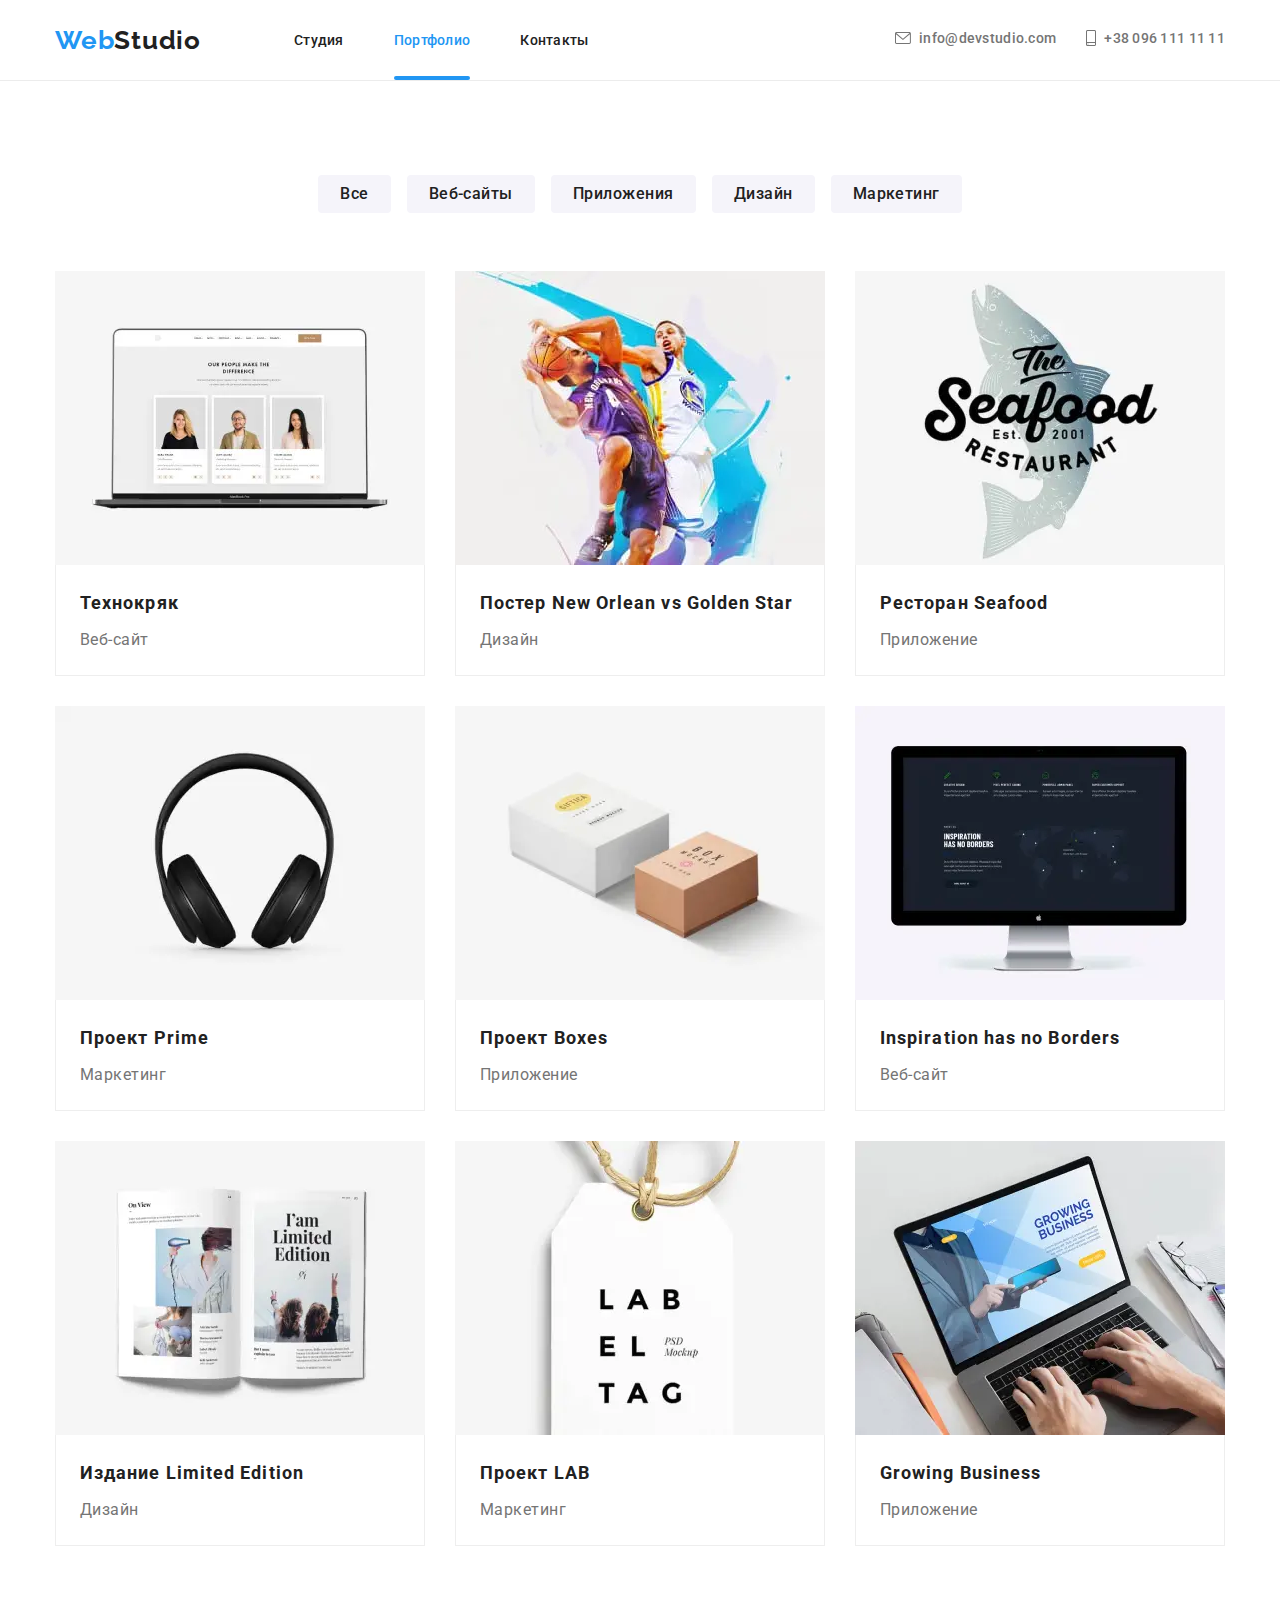
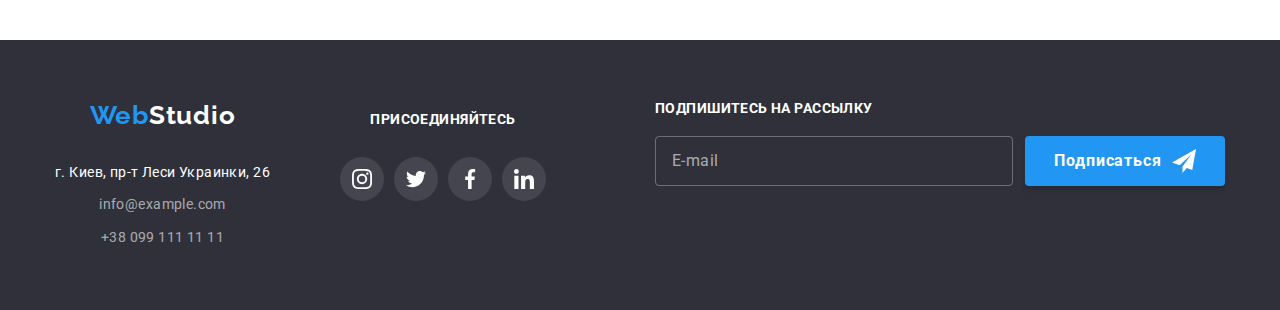
==== commit 1b999889: "делает изображения адаптивными" ====
--- a/portfolio.html
+++ b/portfolio.html
@@ -19,7 +19,7 @@
           ><span class="logo-accent">Web</span>Studio</a
         >
 
-        <button type="button" class="menu-button">
+        <button type="button" class="menu-button" data-menu-button>
           <svg
             class="mobile-menu-icon"
             width="40"
@@ -107,11 +107,62 @@
             <li class="item">
               <a href="" class="cards-link">
                 <div class="cards-block">
-                  <img
-                    src="./image/sait.jpg"
-                    alt="Веб-сайт компании"
-                    class="card-foto"
-                  />
+                  <picture>
+                    <source
+                      srcset="
+                        ./image/sait-370.webp 370w,
+                        ./image/sait-740.webp 740w
+                      "
+                      type="image/webp"
+                      media="(min-width: 1200px)"
+                      sizes="(min-width: 1200px) 370px, (min-width: 768px) 354px, (min-width: 480px) 450px, 100vw"
+                    />
+                    <source
+                      srcset="
+                        ./image/sait-354.webp 354w,
+                        ./image/sait-708.webp 708w
+                      "
+                      type=" image/webp"
+                      media="(min-width: 768px)"
+                      sizes="(min-width: 1200px) 370px, (min-width: 768px) 354px, (min-width: 480px) 450px, 100vw"
+                    />
+                    <source
+                      srcset="
+                        ./image/sait-450.webp 450w,
+                        ./image/sait-900.webp 900w
+                      "
+                      type=" image/webp"
+                      media="(min-width: 480px)"
+                      sizes="(min-width: 1200px) 370px, (min-width: 768px) 354px, (min-width: 480px) 450px, 100vw"
+                    />
+                    <source
+                      srcset="
+                        ./image/sait-354.webp 354w,
+                        ./image/sait-370.webp 370w,
+                        ./image/sait-450.webp 450w,
+                        ./image/sait-708.webp 708w,
+                        ./image/sait-740.webp 740w,
+                        ./image/sait-900.webp 900w
+                      "
+                      type=" image/webp"
+                      media="(max-width: 479px)"
+                      sizes="(min-width: 1200px) 370px, (min-width: 768px) 354px, (min-width: 480px) 450px, 100vw"
+                    />
+                    <img
+                      alt="Веб-сайт компании"
+                      class="card-foto"
+                      src="./image/sait-354.jpg"
+                      srcset="
+                        ./image/sait-354.jpg 354w,
+                        ./image/sait-370.jpg 370w,
+                        ./image/sait-450.jpg 450w,
+                        ./image/sait-708.jpg 708w,
+                        ./image/sait-740.jpg 740w,
+                        ./image/sait-900.jpg 900w
+                      "
+                      sizes="(min-width: 1200px) 370px, (min-width: 768px) 354px, (min-width: 480px) 450px, 100vw"
+                    />
+                  </picture>
                   <p class="card-desc--text">
                     Технокряк это современная площадка распространения
                     коронавируса. Компании используют эту платформу для
@@ -128,11 +179,62 @@
             <li class="item">
               <a href="" class="cards-link">
                 <div class="cards-block">
-                  <img
-                    src="./image/basketball.jpg"
-                    alt="Дизайн постера"
-                    class="card-foto"
-                  />
+                  <picture>
+                    <source
+                      srcset="
+                        ./image/basketball-370.webp 370w,
+                        ./image/basketball-740.webp 740w
+                      "
+                      type="image/webp"
+                      media="(min-width: 1200px)"
+                      sizes="(min-width: 1200px) 370px, (min-width: 768px) 354px, (min-width: 480px) 450px, 100vw"
+                    />
+                    <source
+                      srcset="
+                        ./image/basketball-354.webp 354w,
+                        ./image/basketball-708.webp 708w
+                      "
+                      type=" image/webp"
+                      media="(min-width: 768px)"
+                      sizes="(min-width: 1200px) 370px, (min-width: 768px) 354px, (min-width: 480px) 450px, 100vw"
+                    />
+                    <source
+                      srcset="
+                        ./image/basketball-450.webp 450w,
+                        ./image/basketball-900.webp 900w
+                      "
+                      type=" image/webp"
+                      media="(min-width: 480px)"
+                      sizes="(min-width: 1200px) 370px, (min-width: 768px) 354px, (min-width: 480px) 450px, 100vw"
+                    />
+                    <source
+                      srcset="
+                        ./image/basketball-354.webp 354w,
+                        ./image/basketball-370.webp 370w,
+                        ./image/basketball-450.webp 450w,
+                        ./image/basketball-708.webp 708w,
+                        ./image/basketball-740.webp 740w,
+                        ./image/basketball-900.webp 900w
+                      "
+                      type=" image/webp"
+                      media="(max-width: 479px)"
+                      sizes="(min-width: 1200px) 370px, (min-width: 768px) 354px, (min-width: 480px) 450px, 100vw"
+                    />
+                    <img
+                      src="./image/basketball-354.jpg"
+                      alt="Дизайн постера"
+                      class="card-foto"
+                      srcset="
+                        ./image/basketball-354.jpg 354w,
+                        ./image/basketball-370.jpg 370w,
+                        ./image/basketball-450.jpg 450w,
+                        ./image/basketball-708.jpg 708w,
+                        ./image/basketball-740.jpg 740w,
+                        ./image/basketball-900.jpg 900w
+                      "
+                      sizes="(min-width: 1200px) 370px, (min-width: 768px) 354px, (min-width: 480px) 450px, 100vw"
+                    />
+                  </picture>
                   <p class="card-desc--text">
                     Технокряк это современная площадка распространения
                     коронавируса. Компании используют эту платформу для
@@ -149,11 +251,62 @@
             <li class="item">
               <a href="" class="cards-link">
                 <div class="cards-block">
-                  <img
-                    src="./image/restaurant.jpg"
-                    alt="Приложение для ресторана"
-                    class="card-foto"
-                  />
+                  <picture>
+                    <source
+                      srcset="
+                        ./image/restaurant-370.webp 370w,
+                        ./image/restaurant-740.webp 740w
+                      "
+                      type="image/webp"
+                      media="(min-width: 1200px)"
+                      sizes="(min-width: 1200px) 370px, (min-width: 768px) 354px, (min-width: 480px) 450px, 100vw"
+                    />
+                    <source
+                      srcset="
+                        ./image/restaurant-354.webp 354w,
+                        ./image/restaurant-708.webp 708w
+                      "
+                      type=" image/webp"
+                      media="(min-width: 768px)"
+                      sizes="(min-width: 1200px) 370px, (min-width: 768px) 354px, (min-width: 480px) 450px, 100vw"
+                    />
+                    <source
+                      srcset="
+                        ./image/restaurant-450.webp 450w,
+                        ./image/restaurant-900.webp 900w
+                      "
+                      type=" image/webp"
+                      media="(min-width: 480px)"
+                      sizes="(min-width: 1200px) 370px, (min-width: 768px) 354px, (min-width: 480px) 450px, 100vw"
+                    />
+                    <source
+                      srcset="
+                        ./image/restaurant-354.webp 354w,
+                        ./image/restaurant-370.webp 370w,
+                        ./image/restaurant-450.webp 450w,
+                        ./image/restaurant-708.webp 708w,
+                        ./image/restaurant-740.webp 740w,
+                        ./image/restaurant-900.webp 900w
+                      "
+                      type=" image/webp"
+                      media="(max-width: 479px)"
+                      sizes="(min-width: 1200px) 370px, (min-width: 768px) 354px, (min-width: 480px) 450px, 100vw"
+                    />
+                    <img
+                      src="./image/restaurant-354.jpg"
+                      alt="Приложение для ресторана"
+                      class="card-foto"
+                      srcset="
+                        ./image/restaurant-354.jpg 354w,
+                        ./image/restaurant-370.jpg 370w,
+                        ./image/restaurant-450.jpg 450w,
+                        ./image/restaurant-708.jpg 708w,
+                        ./image/restaurant-740.jpg 740w,
+                        ./image/restaurant-900.jpg 900w
+                      "
+                      sizes="(min-width: 1200px) 370px, (min-width: 768px) 354px, (min-width: 480px) 450px, 100vw"
+                    />
+                  </picture>
                   <p class="card-desc--text">
                     Технокряк это современная площадка распространения
                     коронавируса. Компании используют эту платформу для
@@ -170,11 +323,62 @@
             <li class="item">
               <a href="" class="cards-link">
                 <div class="cards-block">
-                  <img
-                    src="./image/naushniki.jpg"
-                    alt="Наушники"
-                    class="card-foto"
-                  />
+                  <picture>
+                    <source
+                      srcset="
+                        ./image/headphones-370.webp 370w,
+                        ./image/headphones-740.webp 740w
+                      "
+                      type="image/webp"
+                      media="(min-width: 1200px)"
+                      sizes="(min-width: 1200px) 370px, (min-width: 768px) 354px, (min-width: 480px) 450px, 100vw"
+                    />
+                    <source
+                      srcset="
+                        ./image/headphones-354.webp 354w,
+                        ./image/headphones-708.webp 708w
+                      "
+                      type=" image/webp"
+                      media="(min-width: 768px)"
+                      sizes="(min-width: 1200px) 370px, (min-width: 768px) 354px, (min-width: 480px) 450px, 100vw"
+                    />
+                    <source
+                      srcset="
+                        ./image/headphones-450.webp 450w,
+                        ./image/headphones-900.webp 900w
+                      "
+                      type=" image/webp"
+                      media="(min-width: 480px)"
+                      sizes="(min-width: 1200px) 370px, (min-width: 768px) 354px, (min-width: 480px) 450px, 100vw"
+                    />
+                    <source
+                      srcset="
+                        ./image/headphones-354.webp 354w,
+                        ./image/headphones-370.webp 370w,
+                        ./image/headphones-450.webp 450w,
+                        ./image/headphones-708.webp 708w,
+                        ./image/headphones-740.webp 740w,
+                        ./image/headphones-900.webp 900w
+                      "
+                      type=" image/webp"
+                      media="(max-width: 479px)"
+                      sizes="(min-width: 1200px) 370px, (min-width: 768px) 354px, (min-width: 480px) 450px, 100vw"
+                    />
+                    <img
+                      src="./image/headphones-354.jpg"
+                      alt="Наушники"
+                      class="card-foto"
+                      srcset="
+                        ./image/headphones-354.jpg 354w,
+                        ./image/headphones-370.jpg 370w,
+                        ./image/headphones-450.jpg 450w,
+                        ./image/headphones-708.jpg 708w,
+                        ./image/headphones-740.jpg 740w,
+                        ./image/headphones-900.jpg 900w
+                      "
+                      sizes="(min-width: 1200px) 370px, (min-width: 768px) 354px, (min-width: 480px) 450px, 100vw"
+                    />
+                  </picture>
                   <p class="card-desc--text">
                     Технокряк это современная площадка распространения
                     коронавируса. Компании используют эту платформу для
@@ -191,11 +395,62 @@
             <li class="item">
               <a href="" class="cards-link">
                 <div class="cards-block">
-                  <img
-                    src="./image/boxes.jpg"
-                    alt="Две коробки"
-                    class="card-foto"
-                  />
+                  <picture>
+                    <source
+                      srcset="
+                        ./image/boxes-370.webp 370w,
+                        ./image/boxes-740.webp 740w
+                      "
+                      type="image/webp"
+                      media="(min-width: 1200px)"
+                      sizes="(min-width: 1200px) 370px, (min-width: 768px) 354px, (min-width: 480px) 450px, 100vw"
+                    />
+                    <source
+                      srcset="
+                        ./image/boxes-354.webp 354w,
+                        ./image/boxes-708.webp 708w
+                      "
+                      type=" image/webp"
+                      media="(min-width: 768px)"
+                      sizes="(min-width: 1200px) 370px, (min-width: 768px) 354px, (min-width: 480px) 450px, 100vw"
+                    />
+                    <source
+                      srcset="
+                        ./image/boxes-450.webp 450w,
+                        ./image/boxes-900.webp 900w
+                      "
+                      type=" image/webp"
+                      media="(min-width: 480px)"
+                      sizes="(min-width: 1200px) 370px, (min-width: 768px) 354px, (min-width: 480px) 450px, 100vw"
+                    />
+                    <source
+                      srcset="
+                        ./image/boxes-354.webp 354w,
+                        ./image/boxes-370.webp 370w,
+                        ./image/boxes-450.webp 450w,
+                        ./image/boxes-708.webp 708w,
+                        ./image/boxes-740.webp 740w,
+                        ./image/boxes-900.webp 900w
+                      "
+                      type=" image/webp"
+                      media="(max-width: 479px)"
+                      sizes="(min-width: 1200px) 370px, (min-width: 768px) 354px, (min-width: 480px) 450px, 100vw"
+                    />
+                    <img
+                      src="./image/boxes-354.jpg"
+                      alt="Две коробки"
+                      class="card-foto"
+                      srcset="
+                        ./image/boxes-354.jpg 354w,
+                        ./image/boxes-370.jpg 370w,
+                        ./image/boxes-450.jpg 450w,
+                        ./image/boxes-708.jpg 708w,
+                        ./image/boxes-740.jpg 740w,
+                        ./image/boxes-900.jpg 900w
+                      "
+                      sizes="(min-width: 1200px) 370px, (min-width: 768px) 354px, (min-width: 480px) 450px, 100vw"
+                    />
+                  </picture>
                   <p class="card-desc--text">
                     Технокряк это современная площадка распространения
                     коронавируса. Компании используют эту платформу для
@@ -212,11 +467,62 @@
             <li class="item">
               <a href="" class="cards-link">
                 <div class="cards-block">
-                  <img
-                    src="./image/karta.jpg"
-                    alt="Веб-сайт"
-                    class="card-foto"
-                  />
+                  <picture>
+                    <source
+                      srcset="
+                        ./image/map-370.webp 370w,
+                        ./image/map-740.webp 740w
+                      "
+                      type="image/webp"
+                      media="(min-width: 1200px)"
+                      sizes="(min-width: 1200px) 370px, (min-width: 768px) 354px, (min-width: 480px) 450px, 100vw"
+                    />
+                    <source
+                      srcset="
+                        ./image/map-354.webp 354w,
+                        ./image/map-708.webp 708w
+                      "
+                      type=" image/webp"
+                      media="(min-width: 768px)"
+                      sizes="(min-width: 1200px) 370px, (min-width: 768px) 354px, (min-width: 480px) 450px, 100vw"
+                    />
+                    <source
+                      srcset="
+                        ./image/map-450.webp 450w,
+                        ./image/map-900.webp 900w
+                      "
+                      type=" image/webp"
+                      media="(min-width: 480px)"
+                      sizes="(min-width: 1200px) 370px, (min-width: 768px) 354px, (min-width: 480px) 450px, 100vw"
+                    />
+                    <source
+                      srcset="
+                        ./image/map-354.webp 354w,
+                        ./image/map-370.webp 370w,
+                        ./image/map-450.webp 450w,
+                        ./image/map-708.webp 708w,
+                        ./image/map-740.webp 740w,
+                        ./image/map-900.webp 900w
+                      "
+                      type=" image/webp"
+                      media="(max-width: 479px)"
+                      sizes="(min-width: 1200px) 370px, (min-width: 768px) 354px, (min-width: 480px) 450px, 100vw"
+                    />
+                    <img
+                      src="./image/map-354.jpg"
+                      alt="Веб-сайт"
+                      class="card-foto"
+                      srcset="
+                        ./image/map-354.jpg 354w,
+                        ./image/map-370.jpg 370w,
+                        ./image/map-450.jpg 450w,
+                        ./image/map-708.jpg 708w,
+                        ./image/map-740.jpg 740w,
+                        ./image/map-900.jpg 900w
+                      "
+                      sizes="(min-width: 1200px) 370px, (min-width: 768px) 354px, (min-width: 480px) 450px, 100vw"
+                    />
+                  </picture>
                   <p class="card-desc--text">
                     Технокряк это современная площадка распространения
                     коронавируса. Компании используют эту платформу для
@@ -233,11 +539,62 @@
             <li class="item">
               <a href="" class="cards-link">
                 <div class="cards-block">
-                  <img
-                    src="./image/izdanie.jpg"
-                    alt="Дизайн для издания"
-                    class="card-foto"
-                  />
+                  <picture>
+                    <source
+                      srcset="
+                        ./image/magazine-370.webp 370w,
+                        ./image/magazine-740.webp 740w
+                      "
+                      type="image/webp"
+                      media="(min-width: 1200px)"
+                      sizes="(min-width: 1200px) 370px, (min-width: 768px) 354px, (min-width: 480px) 450px, 100vw"
+                    />
+                    <source
+                      srcset="
+                        ./image/magazine-354.webp 354w,
+                        ./image/magazine-708.webp 708w
+                      "
+                      type=" image/webp"
+                      media="(min-width: 768px)"
+                      sizes="(min-width: 1200px) 370px, (min-width: 768px) 354px, (min-width: 480px) 450px, 100vw"
+                    />
+                    <source
+                      srcset="
+                        ./image/magazine-450.webp 450w,
+                        ./image/magazine-900.webp 900w
+                      "
+                      type=" image/webp"
+                      media="(min-width: 480px)"
+                      sizes="(min-width: 1200px) 370px, (min-width: 768px) 354px, (min-width: 480px) 450px, 100vw"
+                    />
+                    <source
+                      srcset="
+                        ./image/magazine-354.webp 354w,
+                        ./image/magazine-370.webp 370w,
+                        ./image/magazine-450.webp 450w,
+                        ./image/magazine-708.webp 708w,
+                        ./image/magazine-740.webp 740w,
+                        ./image/magazine-900.webp 900w
+                      "
+                      type=" image/webp"
+                      media="(max-width: 479px)"
+                      sizes="(min-width: 1200px) 370px, (min-width: 768px) 354px, (min-width: 480px) 450px, 100vw"
+                    />
+                    <img
+                      src="./image/magazine-354.jpg"
+                      alt="Дизайн для издания"
+                      class="card-foto"
+                      srcset="
+                        ./image/magazine-354.jpg 354w,
+                        ./image/magazine-370.jpg 370w,
+                        ./image/magazine-450.jpg 450w,
+                        ./image/magazine-708.jpg 708w,
+                        ./image/magazine-740.jpg 740w,
+                        ./image/magazine-900.jpg 900w
+                      "
+                      sizes="(min-width: 1200px) 370px, (min-width: 768px) 354px, (min-width: 480px) 450px, 100vw"
+                    />
+                  </picture>
                   <p class="card-desc--text">
                     Технокряк это современная площадка распространения
                     коронавируса. Компании используют эту платформу для
@@ -254,11 +611,62 @@
             <li class="item">
               <a href="" class="cards-link">
                 <div class="cards-block">
-                  <img
-                    src="./image/lab.jpg"
-                    alt="Проект LAB"
-                    class="card-foto"
-                  />
+                  <picture>
+                    <source
+                      srcset="
+                        ./image/lab-370.webp 370w,
+                        ./image/lab-740.webp 740w
+                      "
+                      type="image/webp"
+                      media="(min-width: 1200px)"
+                      sizes="(min-width: 1200px) 370px, (min-width: 768px) 354px, (min-width: 480px) 450px, 100vw"
+                    />
+                    <source
+                      srcset="
+                        ./image/lab-354.webp 354w,
+                        ./image/lab-708.webp 708w
+                      "
+                      type=" image/webp"
+                      media="(min-width: 768px)"
+                      sizes="(min-width: 1200px) 370px, (min-width: 768px) 354px, (min-width: 480px) 450px, 100vw"
+                    />
+                    <source
+                      srcset="
+                        ./image/lab-450.webp 450w,
+                        ./image/lab-900.webp 900w
+                      "
+                      type=" image/webp"
+                      media="(min-width: 480px)"
+                      sizes="(min-width: 1200px) 370px, (min-width: 768px) 354px, (min-width: 480px) 450px, 100vw"
+                    />
+                    <source
+                      srcset="
+                        ./image/lab-354.webp 354w,
+                        ./image/lab-370.webp 370w,
+                        ./image/lab-450.webp 450w,
+                        ./image/lab-708.webp 708w,
+                        ./image/lab-740.webp 740w,
+                        ./image/lab-900.webp 900w
+                      "
+                      type=" image/webp"
+                      media="(max-width: 479px)"
+                      sizes="(min-width: 1200px) 370px, (min-width: 768px) 354px, (min-width: 480px) 450px, 100vw"
+                    />
+                    <img
+                      src="./image/lab-354.jpg"
+                      alt="Проект LAB"
+                      class="card-foto"
+                      srcset="
+                        ./image/lab-354.jpg 354w,
+                        ./image/lab-370.jpg 370w,
+                        ./image/lab-450.jpg 450w,
+                        ./image/lab-708.jpg 708w,
+                        ./image/lab-740.jpg 740w,
+                        ./image/lab-900.jpg 900w
+                      "
+                      sizes="(min-width: 1200px) 370px, (min-width: 768px) 354px, (min-width: 480px) 450px, 100vw"
+                    />
+                  </picture>
                   <p class="card-desc--text">
                     Технокряк это современная площадка распространения
                     коронавируса. Компании используют эту платформу для
@@ -275,11 +683,62 @@
             <li class="item">
               <a href="" class="cards-link">
                 <div class="cards-block">
-                  <img
-                    src="./image/noutbook.jpg"
-                    alt="Ноутбук"
-                    class="card-foto"
-                  />
+                  <picture>
+                    <source
+                      srcset="
+                        ./image/laptop-370.webp 370w,
+                        ./image/laptop-740.webp 740w
+                      "
+                      type="image/webp"
+                      media="(min-width: 1200px)"
+                      sizes="(min-width: 1200px) 370px, (min-width: 768px) 354px, (min-width: 480px) 450px, 100vw"
+                    />
+                    <source
+                      srcset="
+                        ./image/laptop-354.webp 354w,
+                        ./image/laptop-708.webp 708w
+                      "
+                      type=" image/webp"
+                      media="(min-width: 768px)"
+                      sizes="(min-width: 1200px) 370px, (min-width: 768px) 354px, (min-width: 480px) 450px, 100vw"
+                    />
+                    <source
+                      srcset="
+                        ./image/laptop-450.webp 450w,
+                        ./image/laptop-900.webp 900w
+                      "
+                      type=" image/webp"
+                      media="(min-width: 480px)"
+                      sizes="(min-width: 1200px) 370px, (min-width: 768px) 354px, (min-width: 480px) 450px, 100vw"
+                    />
+                    <source
+                      srcset="
+                        ./image/laptop-354.webp 354w,
+                        ./image/laptop-370.webp 370w,
+                        ./image/laptop-450.webp 450w,
+                        ./image/laptop-708.webp 708w,
+                        ./image/laptop-740.webp 740w,
+                        ./image/laptop-900.webp 900w
+                      "
+                      type=" image/webp"
+                      media="(max-width: 479px)"
+                      sizes="(min-width: 1200px) 370px, (min-width: 768px) 354px, (min-width: 480px) 450px, 100vw"
+                    />
+                    <img
+                      src="./image/laptop-354p.jpg"
+                      alt="Ноутбук"
+                      class="card-foto"
+                      srcset="
+                        ./image/laptop-354.jpg 354w,
+                        ./image/laptop-370.jpg 370w,
+                        ./image/laptop-450.jpg 450w,
+                        ./image/laptop-708.jpg 708w,
+                        ./image/laptop-740.jpg 740w,
+                        ./image/laptop-900.jpg 900w
+                      "
+                      sizes="(min-width: 1200px) 370px, (min-width: 768px) 354px, (min-width: 480px) 450px, 100vw"
+                    />
+                  </picture>
                   <p class="card-desc--text">
                     Технокряк это современная площадка распространения
                     коронавируса. Компании используют эту платформу для
@@ -392,5 +851,7 @@
         </div>
       </div>
     </footer>
+
+    <script src="./js/menu.js"></script>
   </body>
 </html>
--- a/css/portfolio.min.css
+++ b/css/portfolio.min.css
@@ -1 +1 @@
-/*! modern-normalize v1.0.0 | MIT License | https://github.com/sindresorhus/modern-normalize */*,*::before,*::after{box-sizing:border-box}:root{tab-size:4}html{line-height:1.15;-webkit-text-size-adjust:100%}body{margin:0}body{font-family:system-ui,-apple-system,"Segoe UI",Roboto,Helvetica,Arial,sans-serif,"Apple Color Emoji","Segoe UI Emoji"}hr{height:0;color:inherit}abbr[title]{text-decoration:underline dotted}b,strong{font-weight:bolder}code,kbd,samp,pre{font-family:ui-monospace, SFMono-Regular, Consolas, 'Liberation Mono', Menlo, monospace;font-size:1em}small{font-size:80%}sub,sup{font-size:75%;line-height:0;position:relative;vertical-align:baseline}sub{bottom:-0.25em}sup{top:-0.5em}table{text-indent:0;border-color:inherit}button,input,optgroup,select,textarea{font-family:inherit;font-size:100%;line-height:1.15;margin:0}button,select{text-transform:none}button,[type='button'],[type='reset'],[type='submit']{-webkit-appearance:button}::-moz-focus-inner{border-style:none;padding:0}:-moz-focusring{outline:1px dotted ButtonText}:-moz-ui-invalid{box-shadow:none}legend{padding:0}progress{vertical-align:baseline}::-webkit-inner-spin-button,::-webkit-outer-spin-button{height:auto}[type='search']{-webkit-appearance:textfield;outline-offset:-2px}::-webkit-search-decoration{-webkit-appearance:none}::-webkit-file-upload-button{-webkit-appearance:button;font:inherit}summary{display:list-item}.top-menu,.top-address,.filter,.cards,.footer-address,.social{list-style:none;padding:0;margin:0}.logo,.top-menu--link,.top-address--link,.filter .filter-link,.cards-link,.footer-address__link,.social-link{display:block;text-decoration:none;font-style:normal}.portfolio-container,.footer-container{margin-left:auto;margin-right:auto;padding-left:15px;padding-right:15px;width:100%}@media screen and (min-width: 480px){.portfolio-container,.footer-container{width:480px}}@media screen and (min-width: 768px){.portfolio-container,.footer-container{width:768px}}@media screen and (min-width: 1200px){.portfolio-container,.footer-container{width:1200px}}body{font-family:Roboto, sans-serif;font-style:normal;font-weight:400;font-size:14px;line-height:1.16;letter-spacing:0.02em;color:#757575}.button{padding-top:10px;padding-bottom:10px;font-weight:700;font-size:16px;line-height:1.87;letter-spacing:0.06em;width:200px;height:50px;background-color:#2196f3;color:#fff;box-shadow:0px 4px 4px rgba(0,0,0,0.15);border-radius:4px;border:0}.title{margin-top:0;margin-bottom:50px;font-weight:700;font-size:36px;line-height:1.16;letter-spacing:0.03em;text-align:center;color:#212121}.visually-hidden{position:absolute !important;clip:rect(1px 1px 1px 1px);clip:rect(1px, 1px, 1px, 1px);padding:0 !important;border:0 !important;height:1px !important;width:1px !important;overflow:hidden}img{display:block}button{cursor:pointer}.logo{font-family:Raleway, sans-serif;font-size:24px;font-weight:700;line-height:1.16;letter-spacing:0.03em;color:#212121}@media screen and (min-width: 768px){.logo{margin-right:88px}}@media screen and (min-width: 1200px){.logo{margin-right:93px}}.logo-accent{color:#2196f3}@media screen and (min-width: 1200px){.logo{margin-right:93px;font-size:26px;line-height:1.19}}.footer .logo{margin-right:0;margin-bottom:20px;color:#fff}@media screen and (min-width: 1200px){.footer .logo{margin-bottom:30px}}.menu-button{display:inline-flex;margin:0;margin-left:auto;padding:0;border:none;background-color:transparent}@media screen and (min-width: 768px){.menu-button{display:none}}@media screen and (max-width: 767px){.menu-button.is-open .icon-close,.menu-button.is-open ~ .navigation-links{display:block}}.menu-button.is-open .icon-menu{display:none}.menu-button:hover .mobile-menu-icon,.menu-button:focus .mobile-menu-icon{fill:#2196f3}.icon-close{display:none}.navigation-links{display:flex;width:100%;justify-content:space-between}@media screen and (max-width: 767px){.navigation-links{display:none;position:absolute;top:calc(100% + 1px);left:0;padding:60px 0;background-color:#fff;box-shadow:0px 4px 4px rgba(0,0,0,0.25)}}@media screen and (max-width: 767px){.top-menu{text-align:center;margin-bottom:60px}.top-menu .item:not(:last-child){margin-bottom:40px}}@media screen and (min-width: 768px){.top-menu{display:flex;height:80px;align-items:center}.top-menu .item:not(:last-child){margin-right:50px}}.top-menu--link{position:relative;display:inline-flex;font-weight:500;font-size:18px;line-height:1.16;letter-spacing:0.02em;color:#212121;transition:color 250ms cubic-bezier(0.4, 0, 0.2, 1)}@media screen and (min-width: 768px){.top-menu--link{font-size:14px;align-items:center;height:80px}}.top-menu--link.current{position:relative}.top-menu--link.current::before{content:'';position:absolute;top:calc(100% + 8px);left:0;width:100%;height:4px;border-radius:2px;background-color:#2196f3}@media screen and (min-width: 768px){.top-menu--link.current::before{top:calc(100% - 4px)}}.top-menu--link:hover,.top-menu--link:focus{color:#2196f3}.current{color:#2196f3}.page-header{position:relative;border-bottom:1px solid #ececec}.header-container{display:flex;align-items:center;height:60px;padding:0 15px;margin:0 auto}@media screen and (min-width: 480px){.header-container{width:480px}}@media screen and (min-width: 768px){.header-container{width:768px;margin:0 auto;height:80px}}@media screen and (min-width: 1200px){.header-container{width:1200px}}@media screen and (max-width: 767px){.top-address{text-align:center}}@media screen and (min-width: 1200px){.top-address{display:flex}}@media screen and (max-width: 767px){.top-address .item:not(:last-child){margin-bottom:16px}}@media screen and (max-width: 1199px){.top-address .item:not(:last-child){margin-bottom:10px}}@media screen and (min-width: 1200px){.top-address .item:not(:last-child){margin-right:30px}}.top-address--link{display:inline-flex;align-items:center;font-weight:500;font-size:18px;line-height:1.16;letter-spacing:0.02em;color:#757575}@media screen and (min-width: 768px){.top-address--link{font-size:12px;line-height:1.16}}@media screen and (min-width: 1200px){.top-address--link{font-size:14px}}.top-address--link:hover,.top-address--link:focus{color:#2196f3}.top-address--link:hover .mail-svg,.top-address--link:focus .mail-svg{fill:#2196f3}.top-address--link:hover .phone-svg,.top-address--link:focus .phone-svg{fill:#2196f3}.mail-svg{margin-right:10px;fill:#757575;transition:fill 250ms cubic-bezier(0.4, 0, 0.2, 1)}@media screen and (min-width: 768px){.mail-svg{margin-right:8px}}.phone-svg{margin-right:10px;fill:#757575;transition:fill 250ms cubic-bezier(0.4, 0, 0.2, 1)}@media screen and (min-width: 768px){.phone-svg{margin-right:8px}}@media screen and (min-width: 768px){.address-header{display:flex;align-items:center;margin-left:auto}}.filter{display:flex;flex-wrap:wrap;justify-content:start;margin:-8px}@media screen and (min-width: 768px){.filter{justify-content:center}}.filter .item{margin:8px}.filter-wrapper{margin-bottom:40px}@media screen and (min-width: 768px){.filter-wrapper{margin-bottom:30px}}@media screen and (min-width: 1200px){.filter-wrapper{margin-bottom:50px}}.filter .filter-link{display:block;padding:6px 22px;background:#f5f4fa;border-radius:4px;font-weight:500;font-size:16px;line-height:1.62;text-align:center;letter-spacing:0.03em;color:#212121;transition:color 250ms cubic-bezier(0.4, 0, 0.2, 1),background-color 250ms cubic-bezier(0.4, 0, 0.2, 1),box-shadow 250ms cubic-bezier(0.4, 0, 0.2, 1)}.filter .filter-link:hover,.filter .filter-link:focus{color:#fff;background-color:#2196f3;box-shadow:0px 3px 1px rgba(0,0,0,0.1),0px 1px 2px rgba(0,0,0,0.08),0px 2px 2px rgba(0,0,0,0.12)}.portfolio{padding-top:60px;padding-bottom:60px}@media screen and (min-width: 1200px){.portfolio{padding-top:94px;padding-bottom:94px}}.cards{margin:-15px}@media screen and (min-width: 768px){.cards{display:flex;flex-wrap:wrap}}.cards .item{max-width:450px;margin:15px}@media screen and (min-width: 768px){.cards .item{max-width:calc((100% - 60px) / 2)}}@media screen and (min-width: 1200px){.cards .item{max-width:calc((100% - 90px) / 3)}}.cards .item:hover .card-desc--text{transform:translateY(0)}.cards-block{position:relative;overflow:hidden}.cards-link{transition:box-shadow 250ms cubic-bezier(0.4, 0, 0.2, 1)}.cards-link:hover,.cards-link:focus{box-shadow:0px 1px 1px rgba(0,0,0,0.12),0px 4px 4px rgba(0,0,0,0.06),1px 4px 6px rgba(0,0,0,0.16)}.name-card{margin-top:0;margin-bottom:4px;font-weight:700;font-size:18px;line-height:2;letter-spacing:0.06em;color:#212121}.text-card{margin-top:0;margin-bottom:0;font-size:16px;line-height:1.87;letter-spacing:0.03em;color:#757575}.card-desc{padding:20px 24px;border-left:1px solid #eee;border-right:1px solid #eee;border-bottom:1px solid #eee}.card-desc--text{display:flex;align-items:center;justify-content:center;margin-top:0;margin-bottom:0;padding-right:24px;padding-left:24px;width:100%;height:100%;position:absolute;left:0;top:0;font-size:18px;line-height:1.56;letter-spacing:0.03em;color:#fff;background-color:rgba(33,150,243,0.9);transform:translateY(100%);transition:transform 250ms cubic-bezier(0.4, 0, 0.2, 1)}.card-foto{width:100%}.footer{padding-top:60px;padding-bottom:60px;background-color:#2f303a}@media screen and (min-width: 1200px){.footer-container{display:flex;justify-content:space-between}}.footer .address{text-align:center}@media screen and (max-width: 767px){.footer .address{margin-bottom:60px}}@media screen and (min-width: 1200px){.footer .address{margin-right:70px;margin-left:0}}@media screen and (max-width: 1199px){.footer-wrapper{margin-bottom:60px}}@media screen and (min-width: 768px){.footer-wrapper{display:flex;align-items:baseline;justify-content:space-around}}.footer-address{font-size:14px;line-height:1.71;letter-spacing:0.03em}.footer-address .contact-address{color:#fff}.footer-address .item:not(:last-child){margin-bottom:8px}@media screen and (min-width: 1200px){.footer-address .item:not(:last-child){margin-bottom:9px}}.footer-address .item:first-child .footer-address__link{color:#fff}.footer-address__link{color:rgba(255,255,255,0.6)}.social{display:flex;justify-content:center}.social-item:not(:last-child){margin-right:10px}.social-svg{fill:#afb1b8;transition:fill 250ms cubic-bezier(0.4, 0, 0.2, 1)}.social-link{display:flex;justify-content:center;align-items:center;width:44px;height:44px;border-radius:50%;transition:background-color 250ms cubic-bezier(0.4, 0, 0.2, 1)}.social-link:hover,.social-link:focus{background-color:#2196f3}.social-link:hover .social-svg,.social-link:focus .social-svg{fill:#fff}.subscribe--title{margin-top:0;margin-bottom:20px;font-weight:700;letter-spacing:0.03em;text-transform:uppercase;color:#fff}@media screen and (max-width: 1199px){.subscribe--title{text-align:center}}.user-email{padding-left:16px;margin-bottom:20px;max-width:450px;width:100%;height:50px;border:1px solid rgba(255,255,255,0.3);box-sizing:border-box;border-radius:4px;background-color:transparent;color:#fff}@media screen and (min-width: 1200px){.user-email{width:358px}}.user-email::placeholder{font-size:16px;line-height:1.25;letter-spacing:0.03em;color:rgba(255,255,255,0.6)}.user-email:focus{outline:none}.subscribe--label{position:relative;margin-right:12px}@media screen and (min-width: 767px){.subscribe--label{display:block}}.subscribe--button__text{margin-right:10px;font-weight:700;font-size:16px;line-height:1.87;letter-spacing:0.06em;color:#fff}.subscribe .button{display:inline-flex;align-items:center;justify-content:center}.subscribe-form{text-align:center}@media screen and (min-width: 1200px){.subscribe-form{display:flex}}.join{text-align:center}@media screen and (min-width: 1200px){.join{margin-right:93px}}.join-title{display:inline-block;margin-bottom:20px;font-weight:700;letter-spacing:0.03em;text-transform:uppercase;color:#fff}@media screen and (min-width: 1200px){.join-title{margin-bottom:30px}}.join .social-link{background:rgba(255,255,255,0.1);transition:background-color 250ms cubic-bezier(0.4, 0, 0.2, 1)}.join .social-svg{fill:#fff}.join .social-link:hover,.join .social-link:focus{background-color:#2196f3}
+/*! modern-normalize v1.0.0 | MIT License | https://github.com/sindresorhus/modern-normalize */*,*::before,*::after{box-sizing:border-box}:root{tab-size:4}html{line-height:1.15;-webkit-text-size-adjust:100%}body{margin:0}body{font-family:system-ui,-apple-system,"Segoe UI",Roboto,Helvetica,Arial,sans-serif,"Apple Color Emoji","Segoe UI Emoji"}hr{height:0;color:inherit}abbr[title]{text-decoration:underline dotted}b,strong{font-weight:bolder}code,kbd,samp,pre{font-family:ui-monospace, SFMono-Regular, Consolas, 'Liberation Mono', Menlo, monospace;font-size:1em}small{font-size:80%}sub,sup{font-size:75%;line-height:0;position:relative;vertical-align:baseline}sub{bottom:-0.25em}sup{top:-0.5em}table{text-indent:0;border-color:inherit}button,input,optgroup,select,textarea{font-family:inherit;font-size:100%;line-height:1.15;margin:0}button,select{text-transform:none}button,[type='button'],[type='reset'],[type='submit']{-webkit-appearance:button}::-moz-focus-inner{border-style:none;padding:0}:-moz-focusring{outline:1px dotted ButtonText}:-moz-ui-invalid{box-shadow:none}legend{padding:0}progress{vertical-align:baseline}::-webkit-inner-spin-button,::-webkit-outer-spin-button{height:auto}[type='search']{-webkit-appearance:textfield;outline-offset:-2px}::-webkit-search-decoration{-webkit-appearance:none}::-webkit-file-upload-button{-webkit-appearance:button;font:inherit}summary{display:list-item}.top-menu,.top-address,.filter,.cards,.footer-address,.social{list-style:none;padding:0;margin:0}.logo,.top-menu--link,.top-address--link,.filter .filter-link,.cards-link,.footer-address__link,.social-link{display:block;text-decoration:none;font-style:normal}.portfolio-container,.footer-container{margin-left:auto;margin-right:auto;padding-left:15px;padding-right:15px;width:100%}@media screen and (min-width: 480px){.portfolio-container,.footer-container{width:480px}}@media screen and (min-width: 768px){.portfolio-container,.footer-container{width:768px}}@media screen and (min-width: 1200px){.portfolio-container,.footer-container{width:1200px}}body{font-family:Roboto, sans-serif;font-style:normal;font-weight:400;font-size:14px;line-height:1.16;letter-spacing:0.02em;color:#757575}.button{padding-top:10px;padding-bottom:10px;font-weight:700;font-size:16px;line-height:1.87;letter-spacing:0.06em;width:200px;height:50px;background-color:#2196f3;color:#fff;box-shadow:0px 4px 4px rgba(0,0,0,0.15);border-radius:4px;border:0}.title{margin-top:0;margin-bottom:50px;font-weight:700;font-size:36px;line-height:1.16;letter-spacing:0.03em;text-align:center;color:#212121}.visually-hidden{position:absolute !important;clip:rect(1px 1px 1px 1px);clip:rect(1px, 1px, 1px, 1px);padding:0 !important;border:0 !important;height:1px !important;width:1px !important;overflow:hidden}img{display:block}button{cursor:pointer}.logo{font-family:Raleway, sans-serif;font-size:24px;font-weight:700;line-height:1.16;letter-spacing:0.03em;color:#212121}@media screen and (min-width: 768px){.logo{margin-right:88px}}@media screen and (min-width: 1200px){.logo{margin-right:93px}}.logo-accent{color:#2196f3}@media screen and (min-width: 1200px){.logo{margin-right:93px;font-size:26px;line-height:1.19}}.footer .logo{margin-right:0;margin-bottom:20px;color:#fff}@media screen and (min-width: 1200px){.footer .logo{margin-bottom:30px}}.menu-button{display:inline-flex;margin:0;margin-left:auto;padding:0;border:none;background-color:transparent}@media screen and (min-width: 768px){.menu-button{display:none}}@media screen and (max-width: 767px){.menu-button.is-open .icon-close,.menu-button.is-open ~ .navigation-links{display:block;z-index:1}}.menu-button.is-open .icon-menu{display:none}.menu-button:hover .mobile-menu-icon,.menu-button:focus .mobile-menu-icon{fill:#2196f3}.icon-close{display:none}.navigation-links{display:flex;width:100%;justify-content:space-between}@media screen and (max-width: 767px){.navigation-links{display:none;position:absolute;top:calc(100% + 1px);left:0;padding:60px 0;background-color:#fff;box-shadow:0px 4px 4px rgba(0,0,0,0.25)}}@media screen and (max-width: 767px){.top-menu{text-align:center;margin-bottom:60px}.top-menu .item:not(:last-child){margin-bottom:40px}}@media screen and (min-width: 768px){.top-menu{display:flex;height:80px;align-items:center}.top-menu .item:not(:last-child){margin-right:50px}}.top-menu--link{position:relative;display:inline-flex;font-weight:500;font-size:18px;line-height:1.16;letter-spacing:0.02em;color:#212121;transition:color 250ms cubic-bezier(0.4, 0, 0.2, 1)}@media screen and (min-width: 768px){.top-menu--link{font-size:14px;align-items:center;height:80px}}.top-menu--link.current{position:relative}.top-menu--link.current::before{content:'';position:absolute;top:calc(100% + 8px);left:0;width:100%;height:4px;border-radius:2px;background-color:#2196f3}@media screen and (min-width: 768px){.top-menu--link.current::before{top:calc(100% - 4px)}}.top-menu--link:hover,.top-menu--link:focus{color:#2196f3}.current{color:#2196f3}.page-header{position:relative;border-bottom:1px solid #ececec}.header-container{display:flex;align-items:center;height:60px;padding:0 15px;margin:0 auto}@media screen and (min-width: 480px){.header-container{width:480px}}@media screen and (min-width: 768px){.header-container{width:768px;margin:0 auto;height:80px}}@media screen and (min-width: 1200px){.header-container{width:1200px}}@media screen and (max-width: 767px){.top-address{text-align:center}}@media screen and (min-width: 1200px){.top-address{display:flex}}@media screen and (max-width: 767px){.top-address .item:not(:last-child){margin-bottom:16px}}@media screen and (max-width: 1199px){.top-address .item:not(:last-child){margin-bottom:10px}}@media screen and (min-width: 1200px){.top-address .item:not(:last-child){margin-right:30px}}.top-address--link{display:inline-flex;align-items:center;font-weight:500;font-size:18px;line-height:1.16;letter-spacing:0.02em;color:#757575}@media screen and (min-width: 768px){.top-address--link{font-size:12px;line-height:1.16}}@media screen and (min-width: 1200px){.top-address--link{font-size:14px}}.top-address--link:hover,.top-address--link:focus{color:#2196f3}.top-address--link:hover .mail-svg,.top-address--link:focus .mail-svg{fill:#2196f3}.top-address--link:hover .phone-svg,.top-address--link:focus .phone-svg{fill:#2196f3}.mail-svg{margin-right:10px;fill:#757575;transition:fill 250ms cubic-bezier(0.4, 0, 0.2, 1)}@media screen and (min-width: 768px){.mail-svg{margin-right:8px}}.phone-svg{margin-right:10px;fill:#757575;transition:fill 250ms cubic-bezier(0.4, 0, 0.2, 1)}@media screen and (min-width: 768px){.phone-svg{margin-right:8px}}@media screen and (min-width: 768px){.address-header{display:flex;align-items:center;margin-left:auto}}.filter{display:flex;flex-wrap:wrap;justify-content:start;margin:-8px}@media screen and (min-width: 768px){.filter{justify-content:center}}.filter .item{margin:8px}.filter-wrapper{margin-bottom:40px}@media screen and (min-width: 768px){.filter-wrapper{margin-bottom:30px}}@media screen and (min-width: 1200px){.filter-wrapper{margin-bottom:50px}}.filter .filter-link{display:block;padding:6px 22px;background:#f5f4fa;border-radius:4px;font-weight:500;font-size:16px;line-height:1.62;text-align:center;letter-spacing:0.03em;color:#212121;transition:color 250ms cubic-bezier(0.4, 0, 0.2, 1),background-color 250ms cubic-bezier(0.4, 0, 0.2, 1),box-shadow 250ms cubic-bezier(0.4, 0, 0.2, 1)}.filter .filter-link:hover,.filter .filter-link:focus{color:#fff;background-color:#2196f3;box-shadow:0px 3px 1px rgba(0,0,0,0.1),0px 1px 2px rgba(0,0,0,0.08),0px 2px 2px rgba(0,0,0,0.12)}.portfolio{padding-top:60px;padding-bottom:60px}@media screen and (min-width: 1200px){.portfolio{padding-top:94px;padding-bottom:94px}}.cards{margin:-15px}@media screen and (min-width: 768px){.cards{display:flex;flex-wrap:wrap}}.cards .item{max-width:450px;margin:15px}@media screen and (min-width: 768px){.cards .item{max-width:calc((100% - 60px) / 2)}}@media screen and (min-width: 1200px){.cards .item{max-width:calc((100% - 90px) / 3)}}.cards .item:hover .card-desc--text{transform:translateY(0)}.cards-block{position:relative;overflow:hidden}.cards-link{transition:box-shadow 250ms cubic-bezier(0.4, 0, 0.2, 1)}.cards-link:hover,.cards-link:focus{box-shadow:0px 1px 1px rgba(0,0,0,0.12),0px 4px 4px rgba(0,0,0,0.06),1px 4px 6px rgba(0,0,0,0.16)}.name-card{margin-top:0;margin-bottom:4px;font-weight:700;font-size:18px;line-height:2;letter-spacing:0.06em;color:#212121}.text-card{margin-top:0;margin-bottom:0;font-size:16px;line-height:1.87;letter-spacing:0.03em;color:#757575}.card-desc{padding:20px 24px;border-left:1px solid #eee;border-right:1px solid #eee;border-bottom:1px solid #eee}.card-desc--text{display:flex;align-items:center;justify-content:center;margin-top:0;margin-bottom:0;padding-right:24px;padding-left:24px;width:100%;height:100%;position:absolute;left:0;top:0;font-size:18px;line-height:1.56;letter-spacing:0.03em;color:#fff;background-color:rgba(33,150,243,0.9);transform:translateY(100%);transition:transform 250ms cubic-bezier(0.4, 0, 0.2, 1)}.card-foto{width:100%}.footer{padding-top:60px;padding-bottom:60px;background-color:#2f303a}@media screen and (min-width: 1200px){.footer-container{display:flex;justify-content:space-between}}.footer .address{text-align:center}@media screen and (max-width: 767px){.footer .address{margin-bottom:60px}}@media screen and (min-width: 1200px){.footer .address{margin-right:70px;margin-left:0}}@media screen and (max-width: 1199px){.footer-wrapper{margin-bottom:60px}}@media screen and (min-width: 768px){.footer-wrapper{display:flex;align-items:baseline;justify-content:space-around}}.footer-address{font-size:14px;line-height:1.71;letter-spacing:0.03em}.footer-address .contact-address{color:#fff}.footer-address .item:not(:last-child){margin-bottom:8px}@media screen and (min-width: 1200px){.footer-address .item:not(:last-child){margin-bottom:9px}}.footer-address .item:first-child .footer-address__link{color:#fff}.footer-address__link{color:rgba(255,255,255,0.6)}.social{display:flex;justify-content:center}.social-item:not(:last-child){margin-right:10px}.social-svg{fill:#afb1b8;transition:fill 250ms cubic-bezier(0.4, 0, 0.2, 1)}.social-link{display:flex;justify-content:center;align-items:center;width:44px;height:44px;border-radius:50%;transition:background-color 250ms cubic-bezier(0.4, 0, 0.2, 1)}.social-link:hover,.social-link:focus{background-color:#2196f3}.social-link:hover .social-svg,.social-link:focus .social-svg{fill:#fff}.subscribe--title{margin-top:0;margin-bottom:20px;font-weight:700;letter-spacing:0.03em;text-transform:uppercase;color:#fff}@media screen and (max-width: 1199px){.subscribe--title{text-align:center}}.user-email{padding-left:16px;margin-bottom:20px;max-width:450px;width:100%;height:50px;border:1px solid rgba(255,255,255,0.3);box-sizing:border-box;border-radius:4px;background-color:transparent;color:#fff}@media screen and (min-width: 1200px){.user-email{width:358px}}.user-email::placeholder{font-size:16px;line-height:1.25;letter-spacing:0.03em;color:rgba(255,255,255,0.6)}.user-email:focus{outline:none}.subscribe--label{position:relative;margin-right:12px}@media screen and (min-width: 767px){.subscribe--label{display:block}}.subscribe--button__text{margin-right:10px;font-weight:700;font-size:16px;line-height:1.87;letter-spacing:0.06em;color:#fff}.subscribe .button{display:inline-flex;align-items:center;justify-content:center}.subscribe-form{text-align:center}@media screen and (min-width: 1200px){.subscribe-form{display:flex}}.join{text-align:center}@media screen and (min-width: 1200px){.join{margin-right:93px}}.join-title{display:inline-block;margin-bottom:20px;font-weight:700;letter-spacing:0.03em;text-transform:uppercase;color:#fff}@media screen and (min-width: 1200px){.join-title{margin-bottom:30px}}.join .social-link{background:rgba(255,255,255,0.1);transition:background-color 250ms cubic-bezier(0.4, 0, 0.2, 1)}.join .social-svg{fill:#fff}.join .social-link:hover,.join .social-link:focus{background-color:#2196f3}
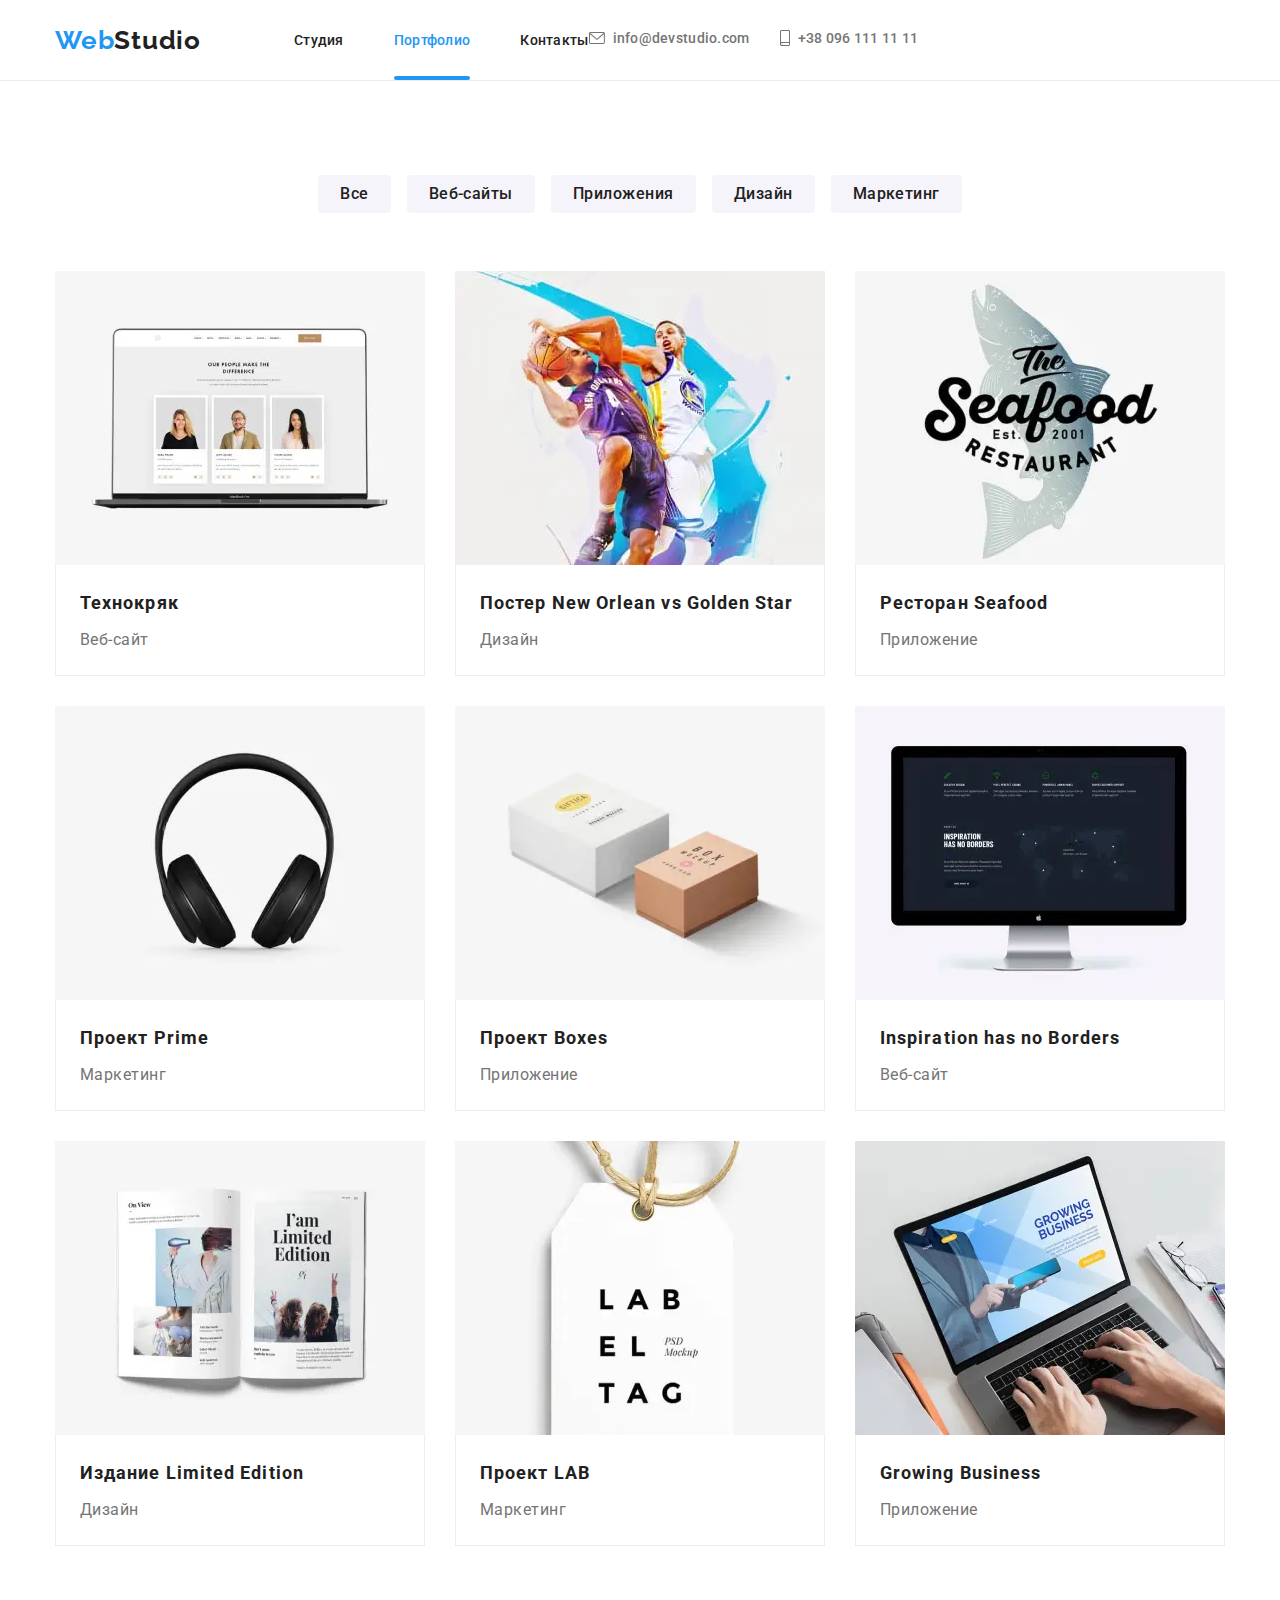
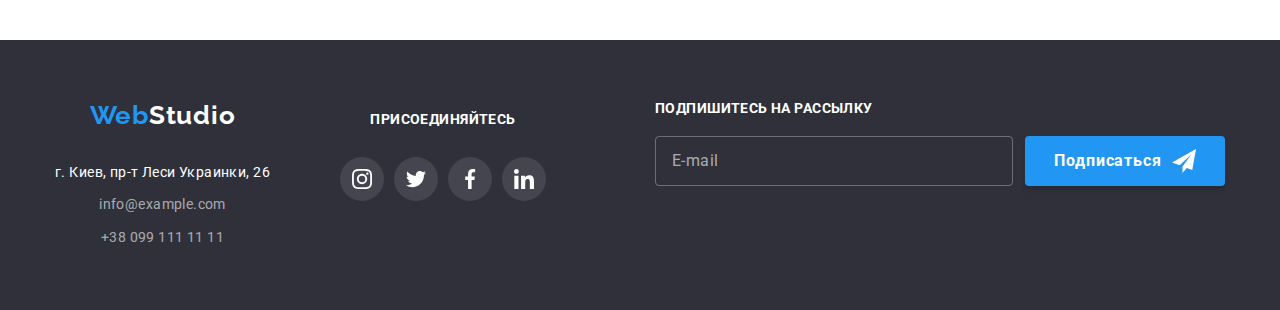
==== commit baa6c9d2: "добавляет скрол к мобильному меню" ====
--- a/portfolio.html
+++ b/portfolio.html
@@ -11,7 +11,7 @@
     <title>Portfolio</title>
   </head>
 
-  <body>
+  <body data-body>
     <!-- Header -->
     <header class="page-header">
       <div class="header-container">
@@ -37,6 +37,7 @@
           </svg>
         </button>
 
+        <!-- <div class="nav-wrapper"> -->
         <div class="navigation-links">
           <nav>
             <ul class="top-menu">
@@ -75,6 +76,7 @@
             </ul>
           </address>
         </div>
+        <!-- </div> -->
       </div>
     </header>
 
--- a/css/portfolio.min.css
+++ b/css/portfolio.min.css
@@ -1 +1,2 @@
-/*! modern-normalize v1.0.0 | MIT License | https://github.com/sindresorhus/modern-normalize */*,*::before,*::after{box-sizing:border-box}:root{tab-size:4}html{line-height:1.15;-webkit-text-size-adjust:100%}body{margin:0}body{font-family:system-ui,-apple-system,"Segoe UI",Roboto,Helvetica,Arial,sans-serif,"Apple Color Emoji","Segoe UI Emoji"}hr{height:0;color:inherit}abbr[title]{text-decoration:underline dotted}b,strong{font-weight:bolder}code,kbd,samp,pre{font-family:ui-monospace, SFMono-Regular, Consolas, 'Liberation Mono', Menlo, monospace;font-size:1em}small{font-size:80%}sub,sup{font-size:75%;line-height:0;position:relative;vertical-align:baseline}sub{bottom:-0.25em}sup{top:-0.5em}table{text-indent:0;border-color:inherit}button,input,optgroup,select,textarea{font-family:inherit;font-size:100%;line-height:1.15;margin:0}button,select{text-transform:none}button,[type='button'],[type='reset'],[type='submit']{-webkit-appearance:button}::-moz-focus-inner{border-style:none;padding:0}:-moz-focusring{outline:1px dotted ButtonText}:-moz-ui-invalid{box-shadow:none}legend{padding:0}progress{vertical-align:baseline}::-webkit-inner-spin-button,::-webkit-outer-spin-button{height:auto}[type='search']{-webkit-appearance:textfield;outline-offset:-2px}::-webkit-search-decoration{-webkit-appearance:none}::-webkit-file-upload-button{-webkit-appearance:button;font:inherit}summary{display:list-item}.top-menu,.top-address,.filter,.cards,.footer-address,.social{list-style:none;padding:0;margin:0}.logo,.top-menu--link,.top-address--link,.filter .filter-link,.cards-link,.footer-address__link,.social-link{display:block;text-decoration:none;font-style:normal}.portfolio-container,.footer-container{margin-left:auto;margin-right:auto;padding-left:15px;padding-right:15px;width:100%}@media screen and (min-width: 480px){.portfolio-container,.footer-container{width:480px}}@media screen and (min-width: 768px){.portfolio-container,.footer-container{width:768px}}@media screen and (min-width: 1200px){.portfolio-container,.footer-container{width:1200px}}body{font-family:Roboto, sans-serif;font-style:normal;font-weight:400;font-size:14px;line-height:1.16;letter-spacing:0.02em;color:#757575}.button{padding-top:10px;padding-bottom:10px;font-weight:700;font-size:16px;line-height:1.87;letter-spacing:0.06em;width:200px;height:50px;background-color:#2196f3;color:#fff;box-shadow:0px 4px 4px rgba(0,0,0,0.15);border-radius:4px;border:0}.title{margin-top:0;margin-bottom:50px;font-weight:700;font-size:36px;line-height:1.16;letter-spacing:0.03em;text-align:center;color:#212121}.visually-hidden{position:absolute !important;clip:rect(1px 1px 1px 1px);clip:rect(1px, 1px, 1px, 1px);padding:0 !important;border:0 !important;height:1px !important;width:1px !important;overflow:hidden}img{display:block}button{cursor:pointer}.logo{font-family:Raleway, sans-serif;font-size:24px;font-weight:700;line-height:1.16;letter-spacing:0.03em;color:#212121}@media screen and (min-width: 768px){.logo{margin-right:88px}}@media screen and (min-width: 1200px){.logo{margin-right:93px}}.logo-accent{color:#2196f3}@media screen and (min-width: 1200px){.logo{margin-right:93px;font-size:26px;line-height:1.19}}.footer .logo{margin-right:0;margin-bottom:20px;color:#fff}@media screen and (min-width: 1200px){.footer .logo{margin-bottom:30px}}.menu-button{display:inline-flex;margin:0;margin-left:auto;padding:0;border:none;background-color:transparent}@media screen and (min-width: 768px){.menu-button{display:none}}@media screen and (max-width: 767px){.menu-button.is-open .icon-close,.menu-button.is-open ~ .navigation-links{display:block;z-index:1}}.menu-button.is-open .icon-menu{display:none}.menu-button:hover .mobile-menu-icon,.menu-button:focus .mobile-menu-icon{fill:#2196f3}.icon-close{display:none}.navigation-links{display:flex;width:100%;justify-content:space-between}@media screen and (max-width: 767px){.navigation-links{display:none;position:absolute;top:calc(100% + 1px);left:0;padding:60px 0;background-color:#fff;box-shadow:0px 4px 4px rgba(0,0,0,0.25)}}@media screen and (max-width: 767px){.top-menu{text-align:center;margin-bottom:60px}.top-menu .item:not(:last-child){margin-bottom:40px}}@media screen and (min-width: 768px){.top-menu{display:flex;height:80px;align-items:center}.top-menu .item:not(:last-child){margin-right:50px}}.top-menu--link{position:relative;display:inline-flex;font-weight:500;font-size:18px;line-height:1.16;letter-spacing:0.02em;color:#212121;transition:color 250ms cubic-bezier(0.4, 0, 0.2, 1)}@media screen and (min-width: 768px){.top-menu--link{font-size:14px;align-items:center;height:80px}}.top-menu--link.current{position:relative}.top-menu--link.current::before{content:'';position:absolute;top:calc(100% + 8px);left:0;width:100%;height:4px;border-radius:2px;background-color:#2196f3}@media screen and (min-width: 768px){.top-menu--link.current::before{top:calc(100% - 4px)}}.top-menu--link:hover,.top-menu--link:focus{color:#2196f3}.current{color:#2196f3}.page-header{position:relative;border-bottom:1px solid #ececec}.header-container{display:flex;align-items:center;height:60px;padding:0 15px;margin:0 auto}@media screen and (min-width: 480px){.header-container{width:480px}}@media screen and (min-width: 768px){.header-container{width:768px;margin:0 auto;height:80px}}@media screen and (min-width: 1200px){.header-container{width:1200px}}@media screen and (max-width: 767px){.top-address{text-align:center}}@media screen and (min-width: 1200px){.top-address{display:flex}}@media screen and (max-width: 767px){.top-address .item:not(:last-child){margin-bottom:16px}}@media screen and (max-width: 1199px){.top-address .item:not(:last-child){margin-bottom:10px}}@media screen and (min-width: 1200px){.top-address .item:not(:last-child){margin-right:30px}}.top-address--link{display:inline-flex;align-items:center;font-weight:500;font-size:18px;line-height:1.16;letter-spacing:0.02em;color:#757575}@media screen and (min-width: 768px){.top-address--link{font-size:12px;line-height:1.16}}@media screen and (min-width: 1200px){.top-address--link{font-size:14px}}.top-address--link:hover,.top-address--link:focus{color:#2196f3}.top-address--link:hover .mail-svg,.top-address--link:focus .mail-svg{fill:#2196f3}.top-address--link:hover .phone-svg,.top-address--link:focus .phone-svg{fill:#2196f3}.mail-svg{margin-right:10px;fill:#757575;transition:fill 250ms cubic-bezier(0.4, 0, 0.2, 1)}@media screen and (min-width: 768px){.mail-svg{margin-right:8px}}.phone-svg{margin-right:10px;fill:#757575;transition:fill 250ms cubic-bezier(0.4, 0, 0.2, 1)}@media screen and (min-width: 768px){.phone-svg{margin-right:8px}}@media screen and (min-width: 768px){.address-header{display:flex;align-items:center;margin-left:auto}}.filter{display:flex;flex-wrap:wrap;justify-content:start;margin:-8px}@media screen and (min-width: 768px){.filter{justify-content:center}}.filter .item{margin:8px}.filter-wrapper{margin-bottom:40px}@media screen and (min-width: 768px){.filter-wrapper{margin-bottom:30px}}@media screen and (min-width: 1200px){.filter-wrapper{margin-bottom:50px}}.filter .filter-link{display:block;padding:6px 22px;background:#f5f4fa;border-radius:4px;font-weight:500;font-size:16px;line-height:1.62;text-align:center;letter-spacing:0.03em;color:#212121;transition:color 250ms cubic-bezier(0.4, 0, 0.2, 1),background-color 250ms cubic-bezier(0.4, 0, 0.2, 1),box-shadow 250ms cubic-bezier(0.4, 0, 0.2, 1)}.filter .filter-link:hover,.filter .filter-link:focus{color:#fff;background-color:#2196f3;box-shadow:0px 3px 1px rgba(0,0,0,0.1),0px 1px 2px rgba(0,0,0,0.08),0px 2px 2px rgba(0,0,0,0.12)}.portfolio{padding-top:60px;padding-bottom:60px}@media screen and (min-width: 1200px){.portfolio{padding-top:94px;padding-bottom:94px}}.cards{margin:-15px}@media screen and (min-width: 768px){.cards{display:flex;flex-wrap:wrap}}.cards .item{max-width:450px;margin:15px}@media screen and (min-width: 768px){.cards .item{max-width:calc((100% - 60px) / 2)}}@media screen and (min-width: 1200px){.cards .item{max-width:calc((100% - 90px) / 3)}}.cards .item:hover .card-desc--text{transform:translateY(0)}.cards-block{position:relative;overflow:hidden}.cards-link{transition:box-shadow 250ms cubic-bezier(0.4, 0, 0.2, 1)}.cards-link:hover,.cards-link:focus{box-shadow:0px 1px 1px rgba(0,0,0,0.12),0px 4px 4px rgba(0,0,0,0.06),1px 4px 6px rgba(0,0,0,0.16)}.name-card{margin-top:0;margin-bottom:4px;font-weight:700;font-size:18px;line-height:2;letter-spacing:0.06em;color:#212121}.text-card{margin-top:0;margin-bottom:0;font-size:16px;line-height:1.87;letter-spacing:0.03em;color:#757575}.card-desc{padding:20px 24px;border-left:1px solid #eee;border-right:1px solid #eee;border-bottom:1px solid #eee}.card-desc--text{display:flex;align-items:center;justify-content:center;margin-top:0;margin-bottom:0;padding-right:24px;padding-left:24px;width:100%;height:100%;position:absolute;left:0;top:0;font-size:18px;line-height:1.56;letter-spacing:0.03em;color:#fff;background-color:rgba(33,150,243,0.9);transform:translateY(100%);transition:transform 250ms cubic-bezier(0.4, 0, 0.2, 1)}.card-foto{width:100%}.footer{padding-top:60px;padding-bottom:60px;background-color:#2f303a}@media screen and (min-width: 1200px){.footer-container{display:flex;justify-content:space-between}}.footer .address{text-align:center}@media screen and (max-width: 767px){.footer .address{margin-bottom:60px}}@media screen and (min-width: 1200px){.footer .address{margin-right:70px;margin-left:0}}@media screen and (max-width: 1199px){.footer-wrapper{margin-bottom:60px}}@media screen and (min-width: 768px){.footer-wrapper{display:flex;align-items:baseline;justify-content:space-around}}.footer-address{font-size:14px;line-height:1.71;letter-spacing:0.03em}.footer-address .contact-address{color:#fff}.footer-address .item:not(:last-child){margin-bottom:8px}@media screen and (min-width: 1200px){.footer-address .item:not(:last-child){margin-bottom:9px}}.footer-address .item:first-child .footer-address__link{color:#fff}.footer-address__link{color:rgba(255,255,255,0.6)}.social{display:flex;justify-content:center}.social-item:not(:last-child){margin-right:10px}.social-svg{fill:#afb1b8;transition:fill 250ms cubic-bezier(0.4, 0, 0.2, 1)}.social-link{display:flex;justify-content:center;align-items:center;width:44px;height:44px;border-radius:50%;transition:background-color 250ms cubic-bezier(0.4, 0, 0.2, 1)}.social-link:hover,.social-link:focus{background-color:#2196f3}.social-link:hover .social-svg,.social-link:focus .social-svg{fill:#fff}.subscribe--title{margin-top:0;margin-bottom:20px;font-weight:700;letter-spacing:0.03em;text-transform:uppercase;color:#fff}@media screen and (max-width: 1199px){.subscribe--title{text-align:center}}.user-email{padding-left:16px;margin-bottom:20px;max-width:450px;width:100%;height:50px;border:1px solid rgba(255,255,255,0.3);box-sizing:border-box;border-radius:4px;background-color:transparent;color:#fff}@media screen and (min-width: 1200px){.user-email{width:358px}}.user-email::placeholder{font-size:16px;line-height:1.25;letter-spacing:0.03em;color:rgba(255,255,255,0.6)}.user-email:focus{outline:none}.subscribe--label{position:relative;margin-right:12px}@media screen and (min-width: 767px){.subscribe--label{display:block}}.subscribe--button__text{margin-right:10px;font-weight:700;font-size:16px;line-height:1.87;letter-spacing:0.06em;color:#fff}.subscribe .button{display:inline-flex;align-items:center;justify-content:center}.subscribe-form{text-align:center}@media screen and (min-width: 1200px){.subscribe-form{display:flex}}.join{text-align:center}@media screen and (min-width: 1200px){.join{margin-right:93px}}.join-title{display:inline-block;margin-bottom:20px;font-weight:700;letter-spacing:0.03em;text-transform:uppercase;color:#fff}@media screen and (min-width: 1200px){.join-title{margin-bottom:30px}}.join .social-link{background:rgba(255,255,255,0.1);transition:background-color 250ms cubic-bezier(0.4, 0, 0.2, 1)}.join .social-svg{fill:#fff}.join .social-link:hover,.join .social-link:focus{background-color:#2196f3}
+/*! modern-normalize v1.0.0 | MIT License | https://github.com/sindresorhus/modern-normalize */*,*::before,*::after{box-sizing:border-box}:root{-moz-tab-size:4;tab-size:4}html{line-height:1.15;-webkit-text-size-adjust:100%}body{margin:0}body{font-family:system-ui,-apple-system,"Segoe UI",Roboto,Helvetica,Arial,sans-serif,"Apple Color Emoji","Segoe UI Emoji"}hr{height:0;color:inherit}abbr[title]{text-decoration:underline dotted}b,strong{font-weight:bolder}code,kbd,samp,pre{font-family:ui-monospace, SFMono-Regular, Consolas, 'Liberation Mono', Menlo, monospace;font-size:1em}small{font-size:80%}sub,sup{font-size:75%;line-height:0;position:relative;vertical-align:baseline}sub{bottom:-0.25em}sup{top:-0.5em}table{text-indent:0;border-color:inherit}button,input,optgroup,select,textarea{font-family:inherit;font-size:100%;line-height:1.15;margin:0}button,select{text-transform:none}button,[type='button'],[type='reset'],[type='submit']{-webkit-appearance:button}::-moz-focus-inner{border-style:none;padding:0}:-moz-focusring{outline:1px dotted ButtonText}:-moz-ui-invalid{box-shadow:none}legend{padding:0}progress{vertical-align:baseline}::-webkit-inner-spin-button,::-webkit-outer-spin-button{height:auto}[type='search']{-webkit-appearance:textfield;outline-offset:-2px}::-webkit-search-decoration{-webkit-appearance:none}::-webkit-file-upload-button{-webkit-appearance:button;font:inherit}summary{display:list-item}.top-menu,.top-address,.filter,.cards,.footer-address,.social{list-style:none;padding:0;margin:0}@media screen and (min-width: 1200px){.top-menu,.top-address,.filter,.cards,.footer-address,.social{list-style:none;padding:0;margin:0}}.logo,.top-menu--link,.top-address--link,.filter .filter-link,.cards-link,.footer-address__link,.social-link{display:block;text-decoration:none;font-style:normal}.portfolio-container,.footer-container{margin-left:auto;margin-right:auto;padding-left:15px;padding-right:15px;width:100%}@media screen and (min-width: 480px){.portfolio-container,.footer-container{width:480px}}@media screen and (min-width: 768px){.portfolio-container,.footer-container{width:768px}}@media screen and (min-width: 1200px){.portfolio-container,.footer-container{width:1200px}}body{font-family:Roboto, sans-serif;font-style:normal;font-weight:400;font-size:14px;line-height:1.16;letter-spacing:0.02em;color:#757575}.button{padding-top:10px;padding-bottom:10px;font-weight:700;font-size:16px;line-height:1.87;letter-spacing:0.06em;width:200px;height:50px;background-color:#2196f3;color:#fff;box-shadow:0px 4px 4px rgba(0,0,0,0.15);border-radius:4px;border:0}.title{margin-top:0;margin-bottom:50px;font-weight:700;font-size:36px;line-height:1.16;letter-spacing:0.03em;text-align:center;color:#212121}.visually-hidden{position:absolute !important;clip:rect(1px 1px 1px 1px);clip:rect(1px, 1px, 1px, 1px);padding:0 !important;border:0 !important;height:1px !important;width:1px !important;overflow:hidden}img{display:block}button{cursor:pointer}.logo{font-family:Raleway, sans-serif;font-size:24px;font-weight:700;line-height:1.16;letter-spacing:0.03em;color:#212121}@media screen and (min-width: 768px){.logo{margin-right:88px}}@media screen and (min-width: 1200px){.logo{margin-right:93px}}.logo-accent{color:#2196f3}@media screen and (min-width: 1200px){.logo{margin-right:93px;font-size:26px;line-height:1.19}}.footer .logo{margin-right:0;margin-bottom:20px;color:#fff}@media screen and (min-width: 1200px){.footer .logo{margin-bottom:30px}}.menu-button{display:inline-flex;margin:0;margin-left:auto;padding:0;border:none;background-color:transparent}@media screen and (min-width: 768px){.menu-button{display:none}}@media screen and (max-width: 767px){.menu-button.is-open .icon-close{opacity:1}}@media screen and (max-width: 767px){.menu-button.is-open ~ .nav-wrapper{transform:translateX(0)}}@media screen and (max-width: 767px){.menu-button.is-open ~ .navigation-links{transform:translateX(0);pointer-events:auto}}.menu-button.is-open .icon-menu{opacity:0}.menu-button:hover .mobile-menu-icon,.menu-button:focus .mobile-menu-icon{fill:#2196f3}.icon-close{opacity:0}@media screen and (max-width: 767px){.navigation-links{position:absolute;pointer-events:none;top:61px;left:0;right:0;bottom:0;max-height:420px;overflow-y:scroll;z-index:1;transform:translateX(-100%);padding:60px 0;background-color:#fff;box-shadow:0px 4px 4px rgba(0,0,0,0.25);transition:transform 250ms cubic-bezier(0.4, 0, 0.2, 1)}}@media screen and (min-width: 768px){.navigation-links{display:flex;justify-content:space-between}}@media screen and (max-width: 767px){.top-menu{text-align:center;margin-bottom:60px}.top-menu .item:not(:last-child){margin-bottom:40px}}@media screen and (min-width: 768px){.top-menu{display:flex;height:80px;align-items:center}.top-menu .item:not(:last-child){margin-right:50px}}.top-menu--link{position:relative;display:inline-flex;font-weight:500;font-size:18px;line-height:1.16;letter-spacing:0.02em;color:#212121;transition:color 250ms cubic-bezier(0.4, 0, 0.2, 1)}@media screen and (min-width: 768px){.top-menu--link{font-size:14px;align-items:center;height:80px}}.top-menu--link.current{position:relative}.top-menu--link.current::before{content:'';position:absolute;top:calc(100% + 8px);left:0;width:100%;height:4px;border-radius:2px;background-color:#2196f3}@media screen and (min-width: 768px){.top-menu--link.current::before{top:calc(100% - 4px)}}.top-menu--link:hover,.top-menu--link:focus{color:#2196f3}.current{color:#2196f3}.stop-scroll{overflow:hidden}.page-header{border-bottom:1px solid #ececec}.header-container{display:flex;align-items:center;height:60px;padding:0 15px;margin:0 auto}@media screen and (min-width: 480px){.header-container{width:480px}}@media screen and (min-width: 768px){.header-container{width:768px;margin:0 auto;height:80px}}@media screen and (min-width: 1200px){.header-container{width:1200px}}@media screen and (max-width: 767px){.top-address{text-align:center}}@media screen and (min-width: 1200px){.top-address{display:flex}}@media screen and (max-width: 767px){.top-address .item:not(:last-child){margin-bottom:16px}}@media screen and (min-width: 768px) and (max-width: 1199px){.top-address .item:not(:last-child){margin-bottom:10px}}@media screen and (min-width: 1200px){.top-address .item:not(:last-child){margin-right:30px}}.top-address--link{display:inline-flex;align-items:center;font-weight:500;font-size:18px;line-height:1.16;letter-spacing:0.02em;color:#757575}@media screen and (min-width: 768px){.top-address--link{font-size:12px;line-height:1.16}}@media screen and (min-width: 1200px){.top-address--link{font-size:14px}}.top-address--link:hover,.top-address--link:focus{color:#2196f3}.top-address--link:hover .mail-svg,.top-address--link:focus .mail-svg{fill:#2196f3}.top-address--link:hover .phone-svg,.top-address--link:focus .phone-svg{fill:#2196f3}.mail-svg{margin-right:10px;fill:#757575;transition:fill 250ms cubic-bezier(0.4, 0, 0.2, 1)}@media screen and (min-width: 768px){.mail-svg{margin-right:8px}}.phone-svg{margin-right:10px;fill:#757575;transition:fill 250ms cubic-bezier(0.4, 0, 0.2, 1)}@media screen and (min-width: 768px){.phone-svg{margin-right:8px}}@media screen and (min-width: 768px){.address-header{display:flex;align-items:center;margin-left:auto}}.filter{display:flex;flex-wrap:wrap;justify-content:start;margin:-8px}@media screen and (min-width: 768px){.filter{justify-content:center}}.filter .item{margin:8px}.filter-wrapper{margin-bottom:40px}@media screen and (min-width: 768px){.filter-wrapper{margin-bottom:30px}}@media screen and (min-width: 1200px){.filter-wrapper{margin-bottom:50px}}.filter .filter-link{display:block;padding:6px 22px;background:#f5f4fa;border-radius:4px;font-weight:500;font-size:16px;line-height:1.62;text-align:center;letter-spacing:0.03em;color:#212121;transition:color 250ms cubic-bezier(0.4, 0, 0.2, 1),background-color 250ms cubic-bezier(0.4, 0, 0.2, 1),box-shadow 250ms cubic-bezier(0.4, 0, 0.2, 1)}.filter .filter-link:hover,.filter .filter-link:focus{color:#fff;background-color:#2196f3;box-shadow:0px 3px 1px rgba(0,0,0,0.1),0px 1px 2px rgba(0,0,0,0.08),0px 2px 2px rgba(0,0,0,0.12)}.portfolio{padding-top:60px;padding-bottom:60px}@media screen and (min-width: 1200px){.portfolio{padding-top:94px;padding-bottom:94px}}.cards{margin:-15px}@media screen and (min-width: 768px){.cards{display:flex;flex-wrap:wrap}}.cards .item{max-width:450px;margin:15px}@media screen and (min-width: 768px){.cards .item{max-width:calc((100% - 60px) / 2)}}@media screen and (min-width: 1200px){.cards .item{max-width:calc((100% - 90px) / 3)}}.cards .cards-link:hover .card-desc--text,.cards .cards-link:focus .card-desc--text{transform:translateY(0)}.cards-block{position:relative;overflow:hidden}.cards-link{transition:box-shadow 250ms cubic-bezier(0.4, 0, 0.2, 1)}.cards-link:hover,.cards-link:focus{box-shadow:0px 1px 1px rgba(0,0,0,0.12),0px 4px 4px rgba(0,0,0,0.06),1px 4px 6px rgba(0,0,0,0.16)}.name-card{margin-top:0;margin-bottom:4px;font-weight:700;font-size:18px;line-height:2;letter-spacing:0.06em;color:#212121}.text-card{margin-top:0;margin-bottom:0;font-size:16px;line-height:1.87;letter-spacing:0.03em;color:#757575}.card-desc{padding:20px 24px;border-left:1px solid #eee;border-right:1px solid #eee;border-bottom:1px solid #eee}.card-desc--text{display:flex;align-items:center;justify-content:center;margin-top:0;margin-bottom:0;padding-right:24px;padding-left:24px;width:100%;height:100%;position:absolute;left:0;top:0;font-size:18px;line-height:1.56;letter-spacing:0.03em;color:#fff;background-color:rgba(33,150,243,0.9);transform:translateY(100%);transition:transform 250ms cubic-bezier(0.4, 0, 0.2, 1)}.card-foto{width:100%}.footer{padding-top:60px;padding-bottom:60px;background-color:#2f303a}@media screen and (min-width: 1200px){.footer-container{display:flex;justify-content:space-between}}.footer .address{text-align:center}@media screen and (max-width: 767px){.footer .address{margin-bottom:60px}}@media screen and (min-width: 1200px){.footer .address{margin-right:70px;margin-left:0}}@media screen and (max-width: 1199px){.footer-wrapper{margin-bottom:60px}}@media screen and (min-width: 768px){.footer-wrapper{display:flex;align-items:baseline;justify-content:space-around}}.footer-address{font-size:14px;line-height:1.71;letter-spacing:0.03em}.footer-address .item:not(:last-child){margin-bottom:8px}@media screen and (min-width: 1200px){.footer-address .item:not(:last-child){margin-bottom:9px}}.footer-address .item:first-child .footer-address__link{color:#fff}.footer-address__link{color:rgba(255,255,255,0.6)}.social{display:flex;justify-content:center}.social-item:not(:last-child){margin-right:10px}.social-svg{fill:#afb1b8;transition:fill 250ms cubic-bezier(0.4, 0, 0.2, 1)}.social-link{display:flex;justify-content:center;align-items:center;width:44px;height:44px;border-radius:50%;transition:background-color 250ms cubic-bezier(0.4, 0, 0.2, 1)}.social-link:hover,.social-link:focus{background-color:#2196f3}.social-link:hover .social-svg,.social-link:focus .social-svg{fill:#fff}.subscribe--title{margin-top:0;margin-bottom:20px;font-weight:700;letter-spacing:0.03em;text-transform:uppercase;color:#fff}@media screen and (max-width: 1199px){.subscribe--title{text-align:center}}.user-email{padding-left:16px;margin-bottom:20px;max-width:450px;width:100%;height:50px;border:1px solid rgba(255,255,255,0.3);box-sizing:border-box;border-radius:4px;background-color:transparent;color:#fff}@media screen and (min-width: 1200px){.user-email{width:358px}}.user-email::placeholder{font-size:16px;line-height:1.25;letter-spacing:0.03em;color:rgba(255,255,255,0.6)}.user-email:focus{outline:none}.subscribe--label{position:relative;margin-right:12px}@media screen and (min-width: 767px){.subscribe--label{display:block}}.subscribe--button__text{margin-right:10px;font-weight:700;font-size:16px;line-height:1.87;letter-spacing:0.06em;color:#fff}.subscribe .button{display:inline-flex;align-items:center;justify-content:center}.subscribe-form{text-align:center}@media screen and (min-width: 1200px){.subscribe-form{display:flex}}.join{text-align:center}@media screen and (min-width: 1200px){.join{margin-right:93px}}.join-title{display:inline-block;margin-bottom:20px;font-weight:700;letter-spacing:0.03em;text-transform:uppercase;color:#fff}@media screen and (min-width: 1200px){.join-title{margin-bottom:30px}}.join .social-link{background:rgba(255,255,255,0.1);transition:background-color 250ms cubic-bezier(0.4, 0, 0.2, 1)}.join .social-svg{fill:#fff}.join .social-link:hover,.join .social-link:focus{background-color:#2196f3}
+/*# sourceMappingURL=portfolio.min.css.map */